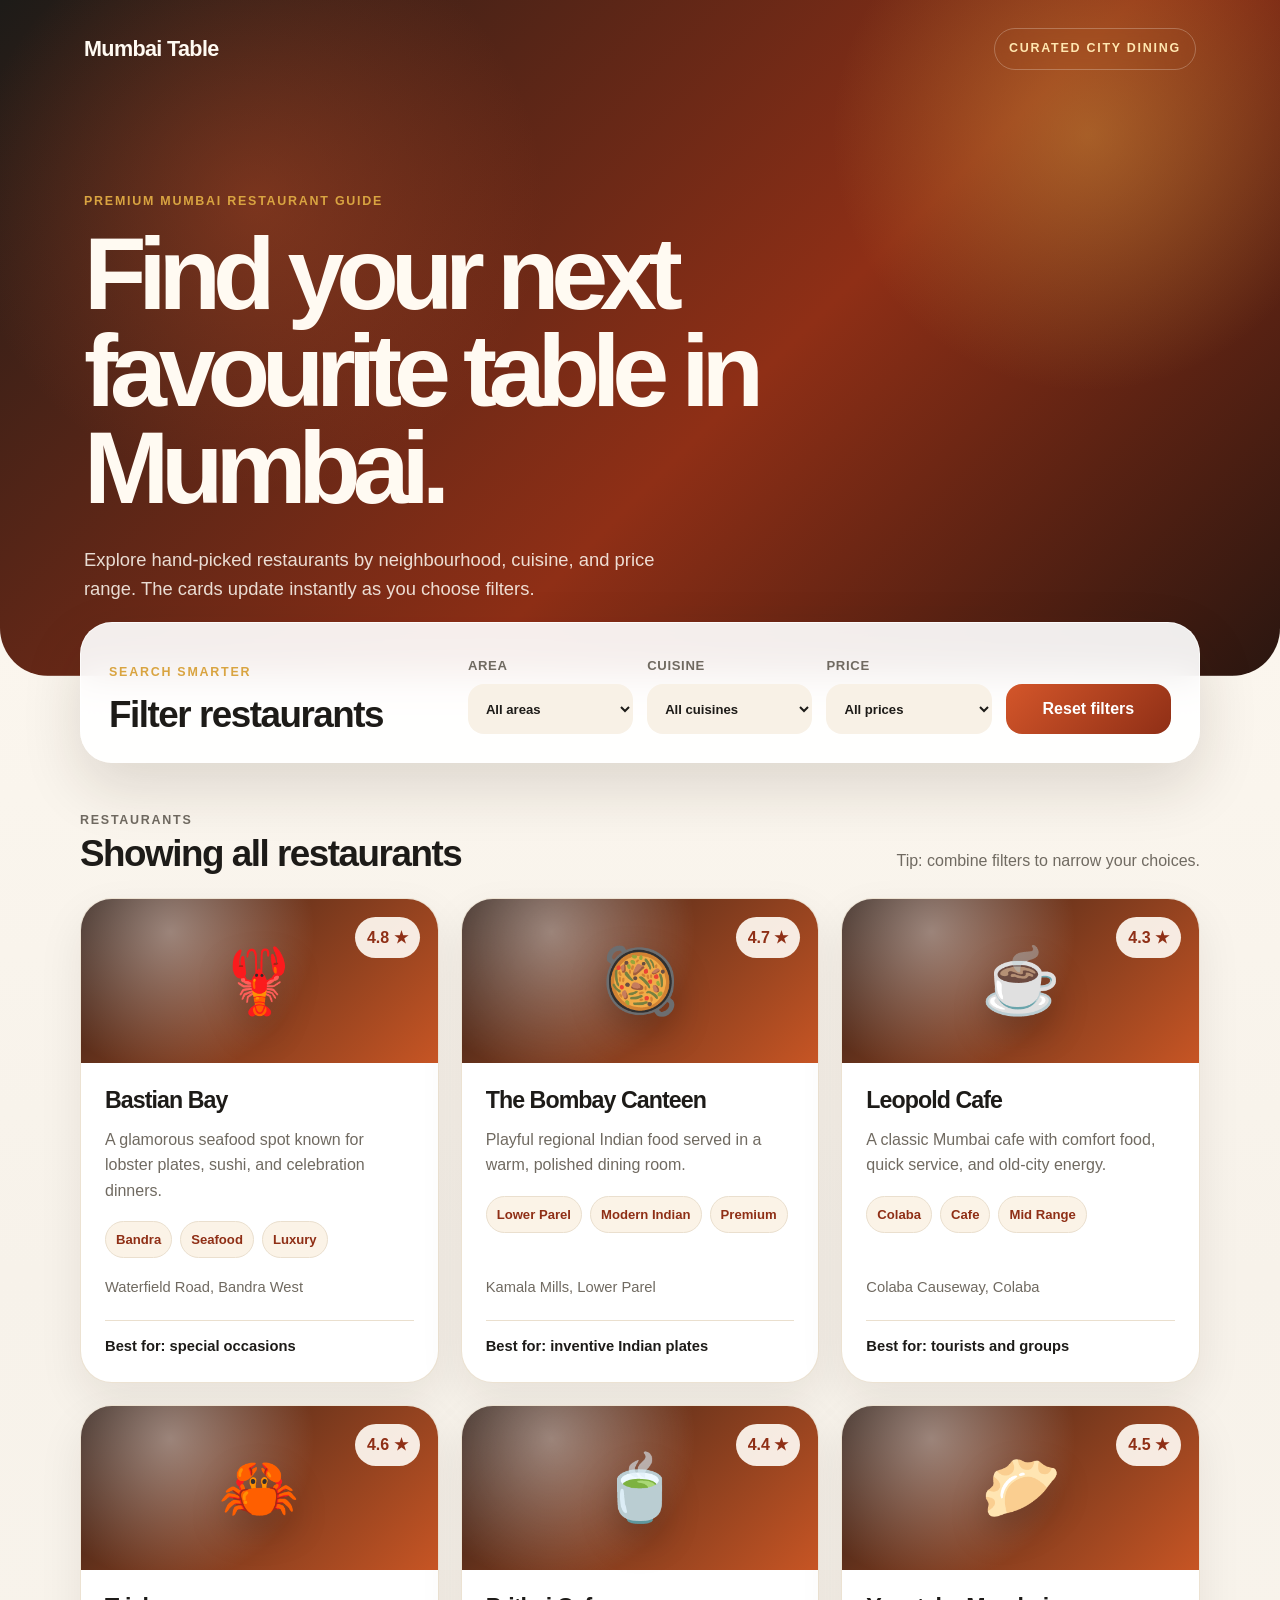
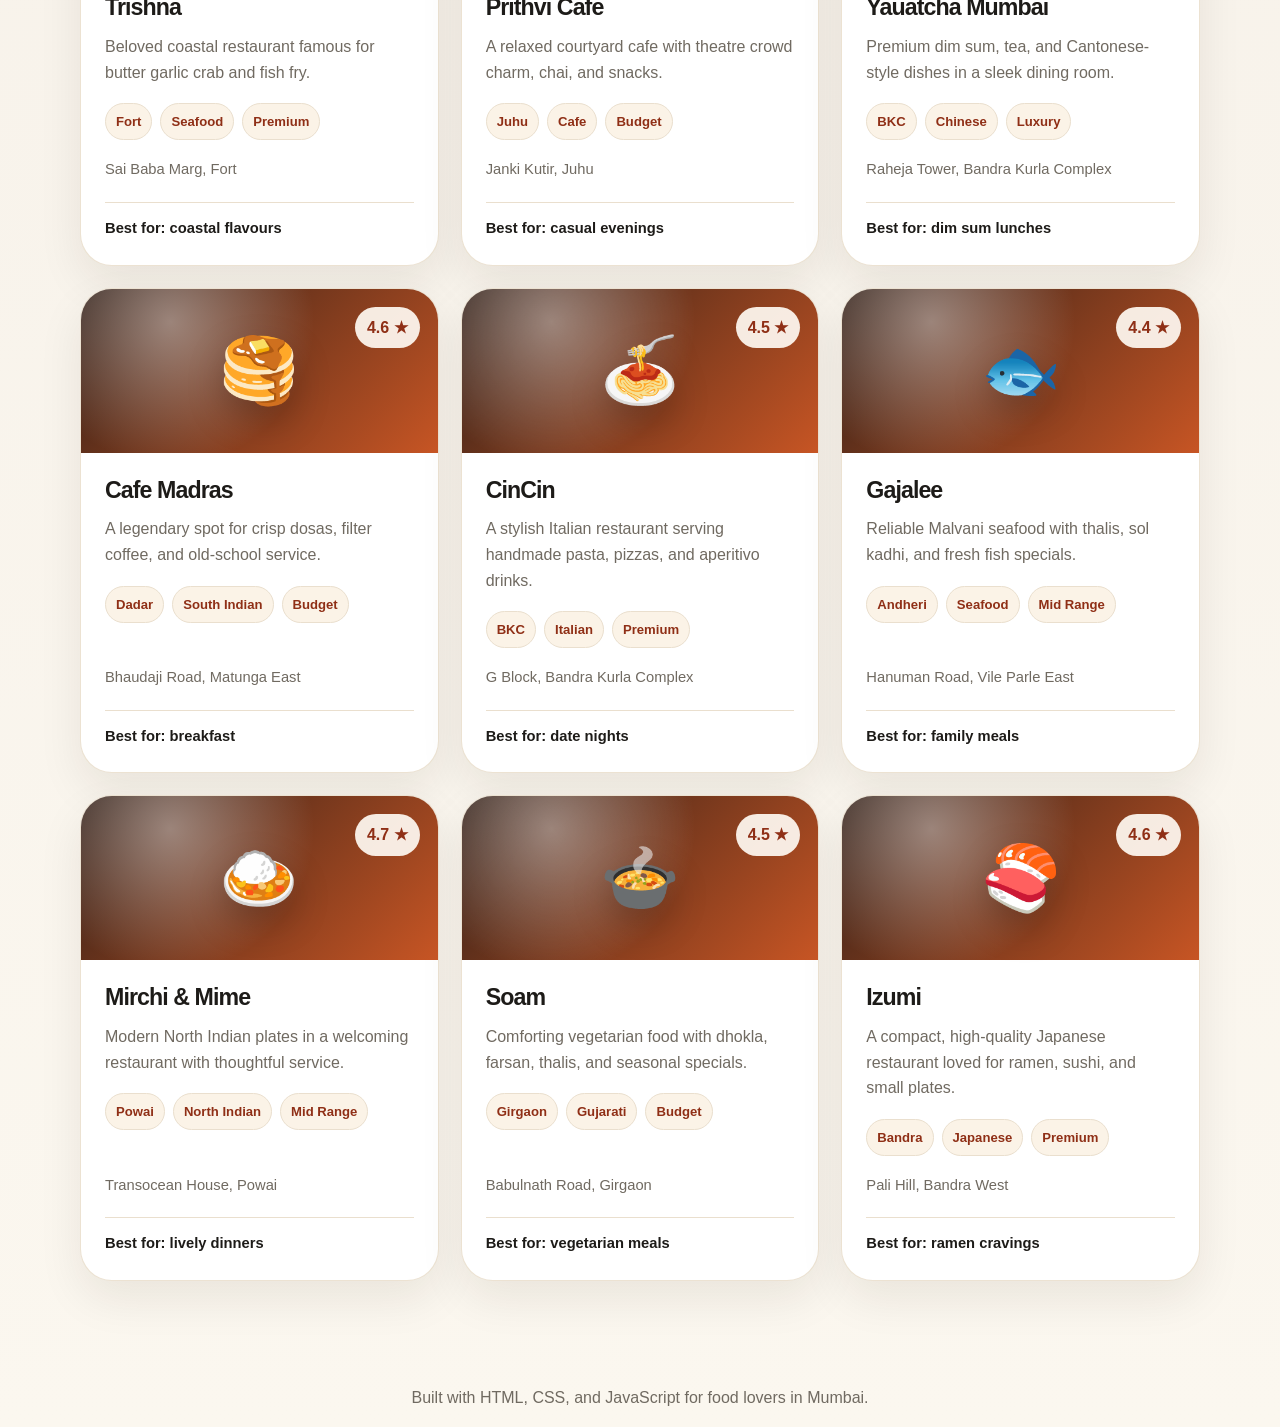
==== index.html @ 1bd62a6f "Build Mumbai restaurant finder app Co-authored-by: obhanaarav7 <obhanaarav7@users.noreply.github.com" ====
<!DOCTYPE html>
<html lang="en">
<head>
  <meta charset="UTF-8">
  <meta name="viewport" content="width=device-width, initial-scale=1.0">
  <title>Mumbai Table | Restaurant Finder</title>
  <link rel="stylesheet" href="styles.css">
</head>
<body>
  <header class="hero">
    <nav class="top-bar" aria-label="Main navigation">
      <a class="logo" href="#">Mumbai Table</a>
      <span class="nav-badge">Curated city dining</span>
    </nav>

    <section class="hero-content">
      <p class="eyebrow">Premium Mumbai restaurant guide</p>
      <h1>Find your next favourite table in Mumbai.</h1>
      <p class="hero-text">
        Explore hand-picked restaurants by neighbourhood, cuisine, and price range.
        The cards update instantly as you choose filters.
      </p>
    </section>
  </header>

  <main>
    <section class="filters-panel" aria-labelledby="filter-title">
      <div>
        <p class="eyebrow">Search smarter</p>
        <h2 id="filter-title">Filter restaurants</h2>
      </div>

      <div class="filters-grid">
        <label for="areaFilter">
          Area
          <select id="areaFilter">
            <option value="all">All areas</option>
          </select>
        </label>

        <label for="cuisineFilter">
          Cuisine
          <select id="cuisineFilter">
            <option value="all">All cuisines</option>
          </select>
        </label>

        <label for="priceFilter">
          Price
          <select id="priceFilter">
            <option value="all">All prices</option>
          </select>
        </label>

        <button id="resetButton" type="button">Reset filters</button>
      </div>
    </section>

    <section class="results-heading" aria-live="polite">
      <div>
        <p class="eyebrow">Restaurants</p>
        <h2 id="resultsCount">Showing all restaurants</h2>
      </div>
      <p>Tip: combine filters to narrow your choices.</p>
    </section>

    <section id="restaurantGrid" class="restaurant-grid" aria-label="Restaurant results"></section>

    <section id="emptyState" class="empty-state" hidden>
      <p class="empty-icon">🍽️</p>
      <h2>No restaurants found</h2>
      <p>Try changing one of the filters or reset everything to start again.</p>
    </section>
  </main>

  <footer>
    <p>Built with HTML, CSS, and JavaScript for food lovers in Mumbai.</p>
  </footer>

  <script src="restaurants-data.js"></script>
  <script src="script.js"></script>
</body>
</html>
---- styles.css ----
:root {
  --bg: #f7f2ea;
  --card: #ffffff;
  --ink: #1d1b18;
  --muted: #706a61;
  --brand: #d4562a;
  --brand-dark: #8f2f16;
  --gold: #d9a441;
  --line: #eadfce;
  --shadow: 0 24px 60px rgba(41, 28, 13, 0.14);
  --radius-large: 32px;
  --radius-medium: 20px;
}

* {
  box-sizing: border-box;
}

body {
  margin: 0;
  background:
    radial-gradient(circle at top left, rgba(217, 164, 65, 0.24), transparent 34rem),
    linear-gradient(180deg, #fffaf2 0%, var(--bg) 42%, #fbf7ef 100%);
  color: var(--ink);
  font-family: "Segoe UI", Arial, sans-serif;
  line-height: 1.6;
}

a {
  color: inherit;
  text-decoration: none;
}

.hero {
  min-height: 520px;
  padding: 28px clamp(20px, 5vw, 72px) 72px;
  background:
    radial-gradient(circle at 85% 20%, rgba(217, 164, 65, 0.42), transparent 16rem),
    radial-gradient(circle at 20% 30%, rgba(212, 86, 42, 0.35), transparent 18rem),
    linear-gradient(135deg, #1d1b18, #8f2f16 58%, #2a1610);
  background-position: center;
  background-size: cover;
  color: #fffaf2;
  border-bottom-left-radius: 48px;
  border-bottom-right-radius: 48px;
}

.top-bar,
.hero-content,
.filters-panel,
.results-heading,
.restaurant-grid,
.empty-state,
footer {
  width: min(1120px, calc(100% - 40px));
  margin-inline: auto;
}

.top-bar {
  display: flex;
  align-items: center;
  justify-content: space-between;
  gap: 16px;
}

.logo {
  font-size: 1.35rem;
  font-weight: 800;
  letter-spacing: -0.03em;
}

.nav-badge,
.eyebrow {
  color: var(--gold);
  font-size: 0.78rem;
  font-weight: 800;
  letter-spacing: 0.14em;
  text-transform: uppercase;
}

.nav-badge {
  padding: 10px 14px;
  border: 1px solid rgba(255, 250, 242, 0.26);
  border-radius: 999px;
  color: #ffe7b0;
  backdrop-filter: blur(12px);
}

.hero-content {
  padding-top: 110px;
}

.hero h1 {
  max-width: 780px;
  margin: 0;
  font-size: clamp(3rem, 8vw, 6.8rem);
  line-height: 0.95;
  letter-spacing: -0.08em;
}

.hero-text {
  max-width: 620px;
  margin: 28px 0 0;
  color: rgba(255, 250, 242, 0.86);
  font-size: 1.15rem;
}

main {
  padding: 0 0 52px;
}

.filters-panel {
  display: grid;
  grid-template-columns: 0.8fr 1.7fr;
  gap: 28px;
  align-items: end;
  margin-top: -54px;
  padding: 28px;
  background: rgba(255, 255, 255, 0.92);
  border: 1px solid rgba(255, 255, 255, 0.74);
  border-radius: var(--radius-large);
  box-shadow: var(--shadow);
  backdrop-filter: blur(18px);
}

.filters-panel h2,
.results-heading h2,
.empty-state h2 {
  margin: 4px 0 0;
  font-size: clamp(1.55rem, 3vw, 2.3rem);
  line-height: 1.05;
  letter-spacing: -0.04em;
}

.filters-grid {
  display: grid;
  grid-template-columns: repeat(4, minmax(130px, 1fr));
  gap: 14px;
}

label {
  display: grid;
  gap: 8px;
  color: var(--muted);
  font-size: 0.82rem;
  font-weight: 800;
  letter-spacing: 0.05em;
  text-transform: uppercase;
}

select,
button {
  min-height: 50px;
  border: 0;
  border-radius: 16px;
  font: inherit;
}

select {
  width: 100%;
  padding: 0 14px;
  background: #f8f1e6;
  color: var(--ink);
  outline: 1px solid transparent;
}

select:focus {
  outline-color: var(--brand);
}

button {
  align-self: end;
  padding: 0 18px;
  background: linear-gradient(135deg, var(--brand), var(--brand-dark));
  color: #fff;
  cursor: pointer;
  font-weight: 800;
  transition: transform 0.2s ease, box-shadow 0.2s ease;
}

button:hover {
  box-shadow: 0 14px 28px rgba(143, 47, 22, 0.28);
  transform: translateY(-2px);
}

.results-heading {
  display: flex;
  align-items: end;
  justify-content: space-between;
  gap: 20px;
  margin-top: 48px;
}

.results-heading p {
  margin: 0;
  color: var(--muted);
}

.restaurant-grid {
  display: grid;
  grid-template-columns: repeat(3, minmax(0, 1fr));
  gap: 22px;
  margin-top: 24px;
}

.restaurant-card {
  display: flex;
  flex-direction: column;
  min-height: 430px;
  overflow: hidden;
  background: var(--card);
  border: 1px solid rgba(234, 223, 206, 0.9);
  border-radius: var(--radius-large);
  box-shadow: 0 18px 45px rgba(41, 28, 13, 0.08);
  transition: transform 0.25s ease, box-shadow 0.25s ease;
}

.restaurant-card:hover {
  box-shadow: var(--shadow);
  transform: translateY(-7px);
}

.card-top {
  position: relative;
  display: grid;
  min-height: 164px;
  padding: 24px;
  place-items: center;
  background:
    radial-gradient(circle at 25% 20%, rgba(255, 255, 255, 0.42), transparent 9rem),
    linear-gradient(135deg, #311f17, #c75524);
}

.food-emoji {
  font-size: 4rem;
  filter: drop-shadow(0 15px 18px rgba(0, 0, 0, 0.24));
}

.rating-pill {
  position: absolute;
  right: 18px;
  top: 18px;
  padding: 8px 12px;
  background: rgba(255, 250, 242, 0.92);
  border-radius: 999px;
  color: var(--brand-dark);
  font-weight: 900;
}

.card-body {
  display: flex;
  flex: 1;
  flex-direction: column;
  padding: 24px;
}

.card-body h3 {
  margin: 0;
  font-size: 1.45rem;
  line-height: 1.2;
  letter-spacing: -0.04em;
}

.description {
  margin: 12px 0 18px;
  color: var(--muted);
}

.tag-row,
.meta-row {
  display: flex;
  flex-wrap: wrap;
  gap: 8px;
}

.tag {
  padding: 7px 10px;
  background: #fbf3e7;
  border: 1px solid var(--line);
  border-radius: 999px;
  color: var(--brand-dark);
  font-size: 0.82rem;
  font-weight: 800;
}

.meta-row {
  margin-top: auto;
  padding-top: 18px;
  color: var(--muted);
  font-size: 0.92rem;
}

.highlight {
  width: 100%;
  margin-top: 12px;
  padding-top: 14px;
  border-top: 1px solid var(--line);
  color: var(--ink);
  font-weight: 700;
}

.empty-state {
  margin-top: 26px;
  padding: 52px 24px;
  background: #fff;
  border: 1px dashed #d9c8b0;
  border-radius: var(--radius-large);
  text-align: center;
}

.empty-icon {
  margin: 0;
  font-size: 3rem;
}

footer {
  padding-top: 36px;
  color: var(--muted);
  text-align: center;
}

@media (max-width: 900px) {
  .filters-panel,
  .filters-grid {
    grid-template-columns: 1fr 1fr;
  }

  .restaurant-grid {
    grid-template-columns: repeat(2, minmax(0, 1fr));
  }
}

@media (max-width: 640px) {
  .hero {
    min-height: 470px;
    border-bottom-left-radius: 30px;
    border-bottom-right-radius: 30px;
  }

  .top-bar,
  .results-heading {
    align-items: flex-start;
    flex-direction: column;
  }

  .hero-content {
    padding-top: 74px;
  }

  .filters-panel,
  .filters-grid,
  .restaurant-grid {
    grid-template-columns: 1fr;
  }

  .filters-panel {
    margin-top: -38px;
    padding: 22px;
  }
}
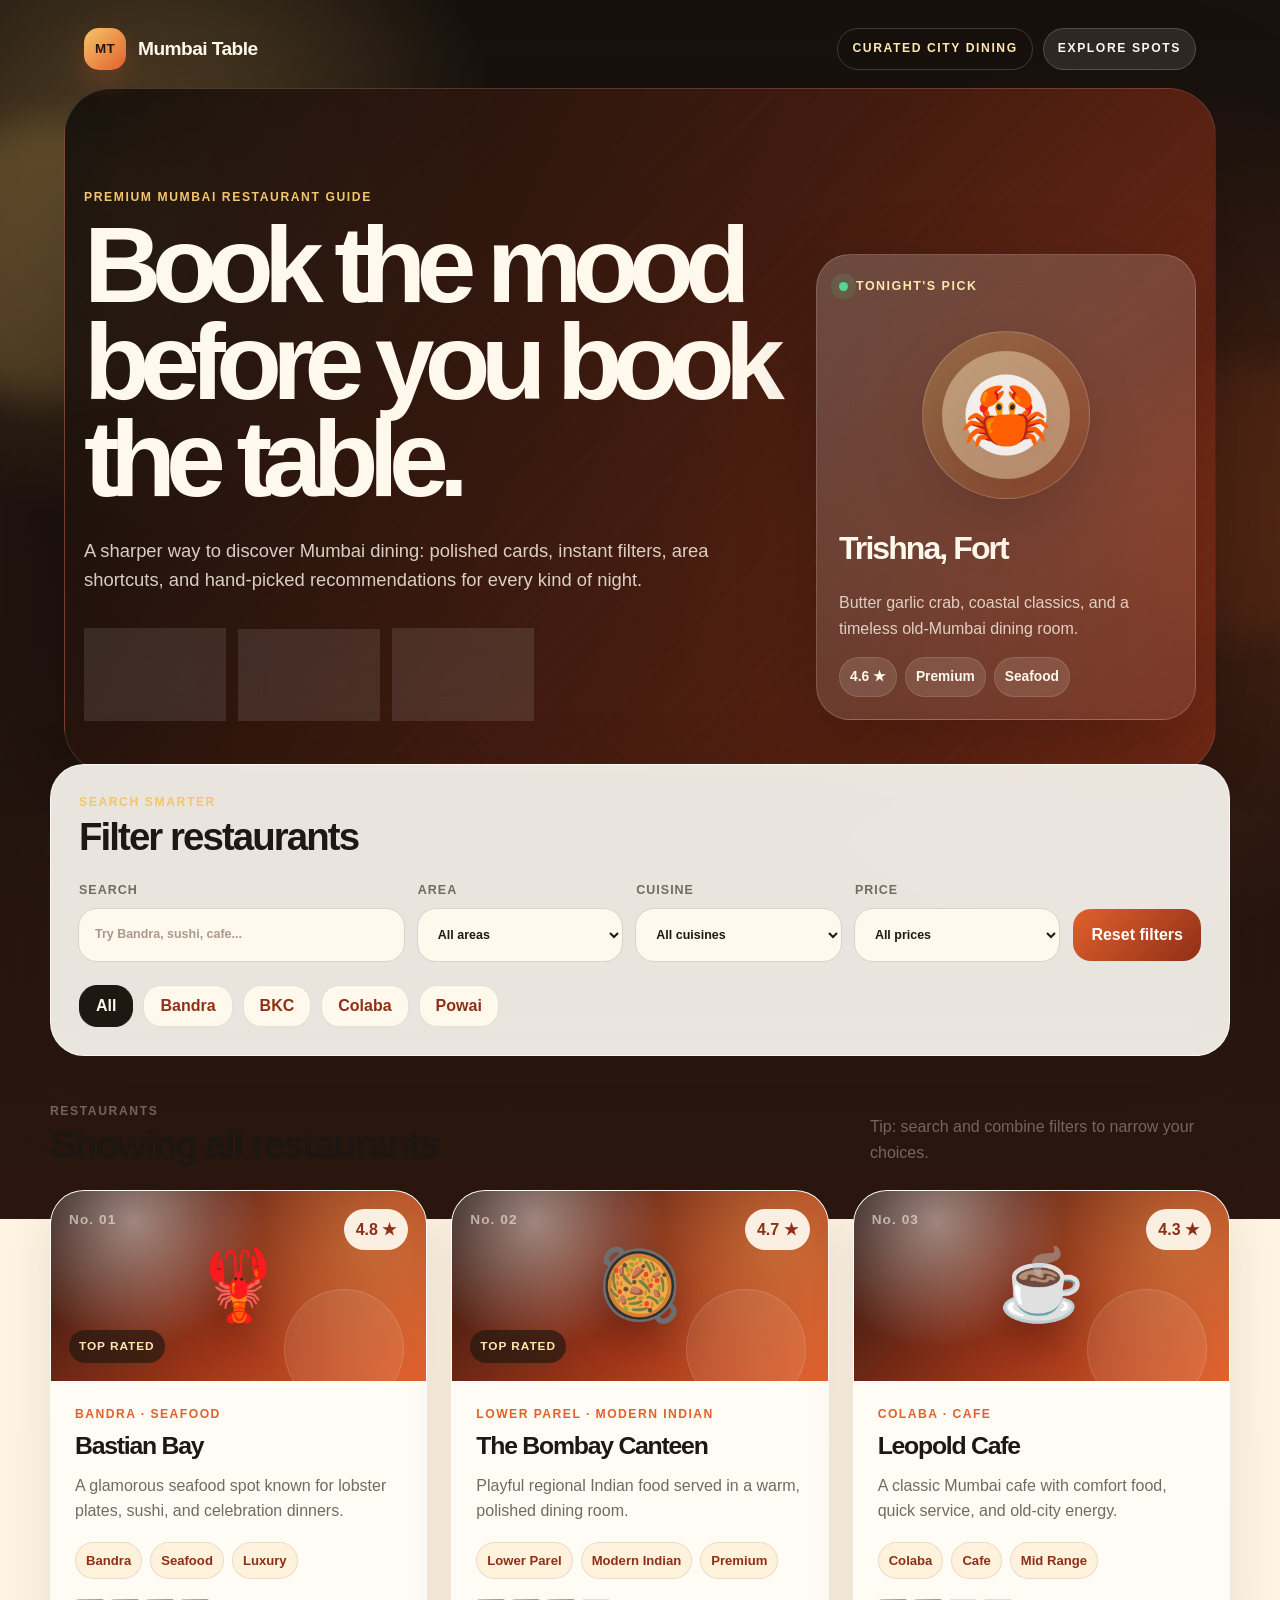
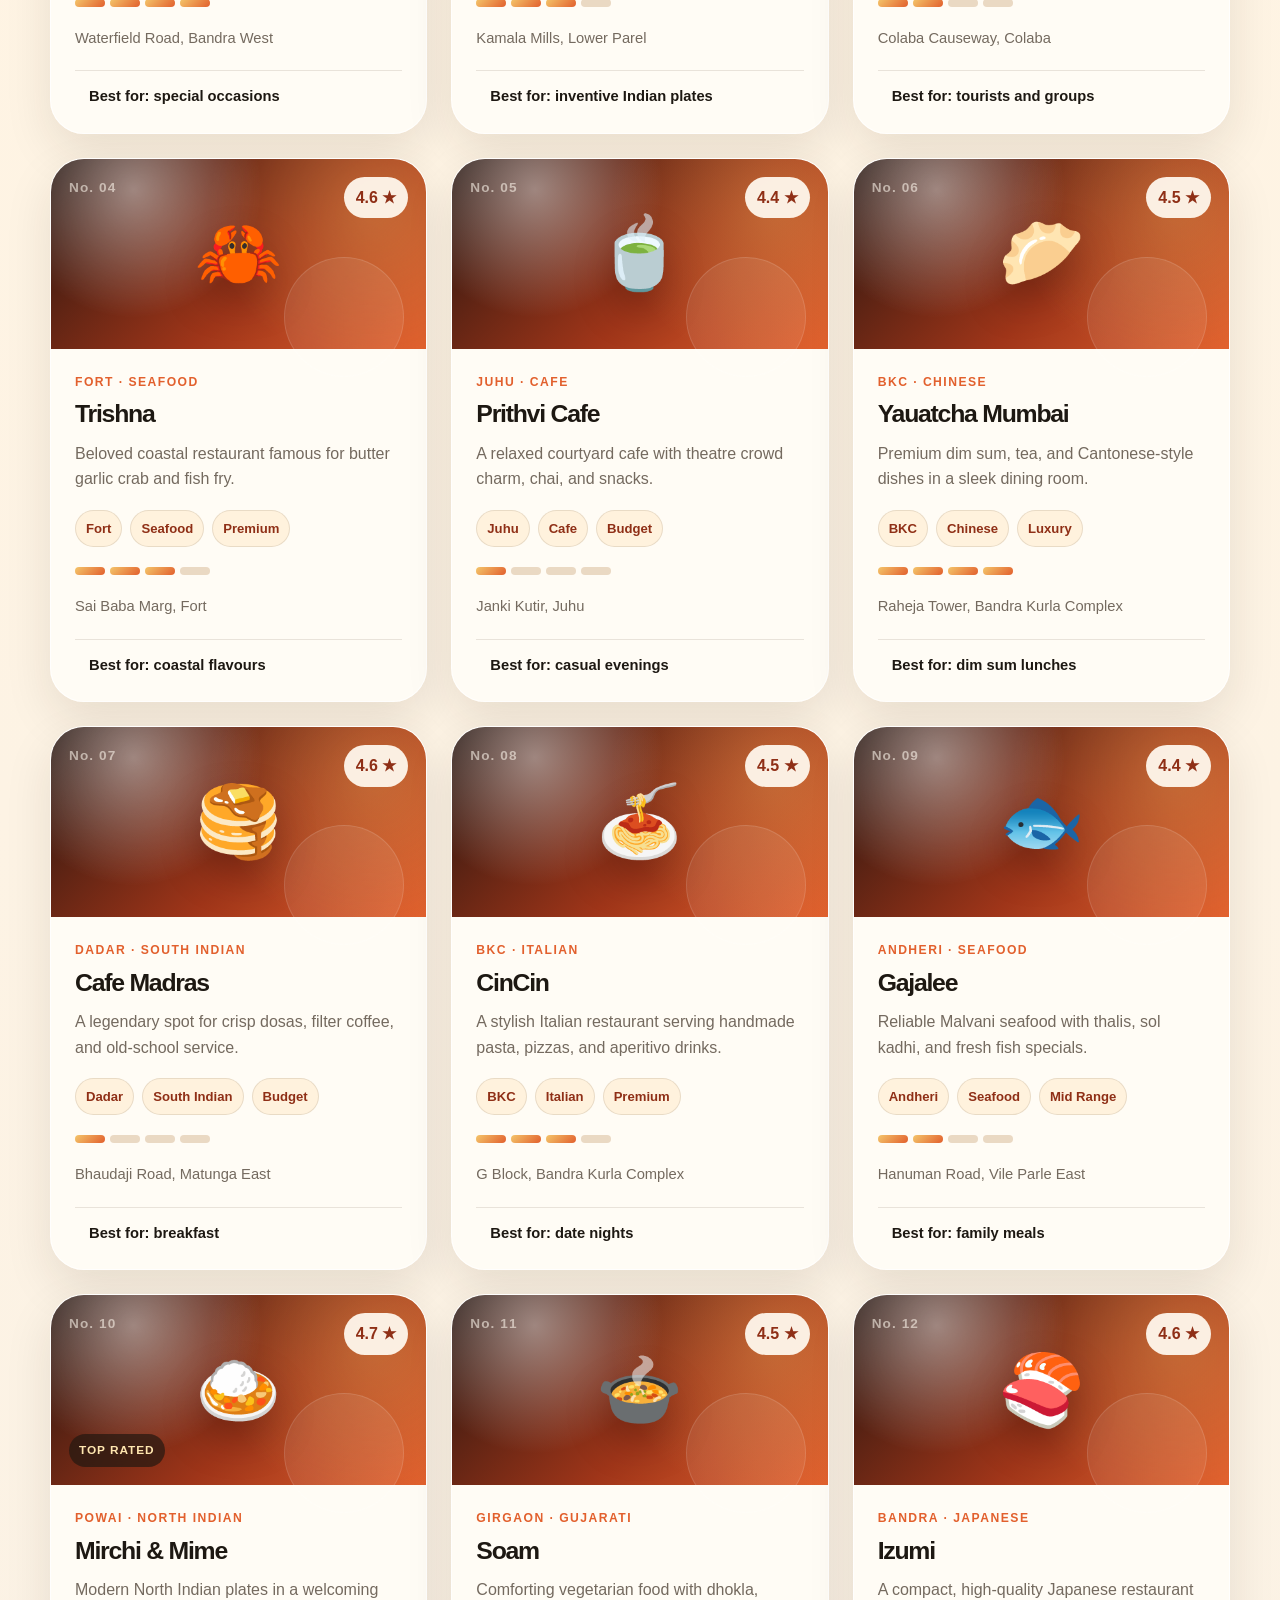
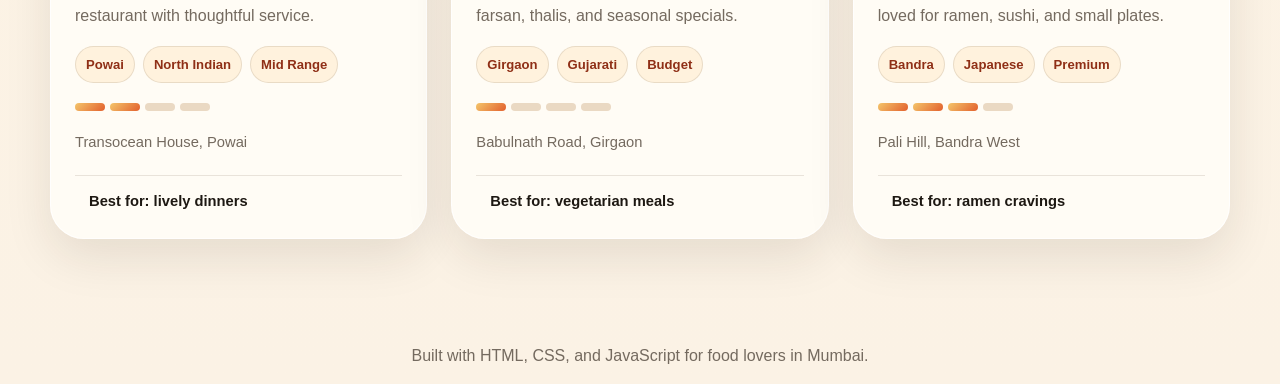
==== commit 314921f8: "Polish Mumbai restaurant app UI Co-authored-by: obhanaarav7 <obhanaarav7@users.noreply.github.com>" ====
--- a/index.html
+++ b/index.html
@@ -7,19 +7,60 @@
   <link rel="stylesheet" href="styles.css">
 </head>
 <body>
+  <div class="page-glow page-glow-one"></div>
+  <div class="page-glow page-glow-two"></div>
+
   <header class="hero">
     <nav class="top-bar" aria-label="Main navigation">
-      <a class="logo" href="#">Mumbai Table</a>
-      <span class="nav-badge">Curated city dining</span>
+      <a class="logo" href="#">
+        <span class="logo-mark">MT</span>
+        Mumbai Table
+      </a>
+      <div class="nav-actions">
+        <span class="nav-badge">Curated city dining</span>
+        <a class="nav-link" href="#restaurantGrid">Explore spots</a>
+      </div>
     </nav>
 
     <section class="hero-content">
-      <p class="eyebrow">Premium Mumbai restaurant guide</p>
-      <h1>Find your next favourite table in Mumbai.</h1>
-      <p class="hero-text">
-        Explore hand-picked restaurants by neighbourhood, cuisine, and price range.
-        The cards update instantly as you choose filters.
-      </p>
+      <div class="hero-copy">
+        <p class="eyebrow">Premium Mumbai restaurant guide</p>
+        <h1>Book the mood before you book the table.</h1>
+        <p class="hero-text">
+          A sharper way to discover Mumbai dining: polished cards, instant filters,
+          area shortcuts, and hand-picked recommendations for every kind of night.
+        </p>
+
+        <div class="hero-stats" aria-label="Restaurant guide stats">
+          <article>
+            <strong>12</strong>
+            <span>curated spots</span>
+          </article>
+          <article>
+            <strong>10</strong>
+            <span>Mumbai areas</span>
+          </article>
+          <article>
+            <strong>4.6</strong>
+            <span>avg rating</span>
+          </article>
+        </div>
+      </div>
+
+      <aside class="hero-card" aria-label="Featured restaurant preview">
+        <div class="hero-card-top">
+          <span class="live-dot"></span>
+          Tonight's pick
+        </div>
+        <div class="hero-plate" aria-hidden="true">🦀</div>
+        <h2>Trishna, Fort</h2>
+        <p>Butter garlic crab, coastal classics, and a timeless old-Mumbai dining room.</p>
+        <div class="hero-card-meta">
+          <span>4.6 ★</span>
+          <span>Premium</span>
+          <span>Seafood</span>
+        </div>
+      </aside>
     </section>
   </header>
 
@@ -31,6 +72,11 @@
       </div>
 
       <div class="filters-grid">
+        <label for="searchInput" class="search-field">
+          Search
+          <input id="searchInput" type="search" placeholder="Try Bandra, sushi, cafe...">
+        </label>
+
         <label for="areaFilter">
           Area
           <select id="areaFilter">
@@ -54,6 +100,14 @@
 
         <button id="resetButton" type="button">Reset filters</button>
       </div>
+
+      <div class="quick-filters" aria-label="Quick area filters">
+        <button class="quick-chip is-active" type="button" data-area="all">All</button>
+        <button class="quick-chip" type="button" data-area="Bandra">Bandra</button>
+        <button class="quick-chip" type="button" data-area="BKC">BKC</button>
+        <button class="quick-chip" type="button" data-area="Colaba">Colaba</button>
+        <button class="quick-chip" type="button" data-area="Powai">Powai</button>
+      </div>
     </section>
 
     <section class="results-heading" aria-live="polite">
@@ -61,7 +115,7 @@
         <p class="eyebrow">Restaurants</p>
         <h2 id="resultsCount">Showing all restaurants</h2>
       </div>
-      <p>Tip: combine filters to narrow your choices.</p>
+      <p id="resultsSubtext">Tip: search and combine filters to narrow your choices.</p>
     </section>
 
     <section id="restaurantGrid" class="restaurant-grid" aria-label="Restaurant results"></section>
--- a/styles.css
+++ b/styles.css
@@ -1,26 +1,35 @@
 :root {
-  --bg: #f7f2ea;
-  --card: #ffffff;
-  --ink: #1d1b18;
-  --muted: #706a61;
-  --brand: #d4562a;
+  --bg: #120f0b;
+  --paper: #fff8ed;
+  --card: rgba(255, 252, 246, 0.94);
+  --ink: #1d1812;
+  --muted: #746a5f;
+  --brand: #e2602d;
   --brand-dark: #8f2f16;
-  --gold: #d9a441;
-  --line: #eadfce;
-  --shadow: 0 24px 60px rgba(41, 28, 13, 0.14);
-  --radius-large: 32px;
-  --radius-medium: 20px;
+  --gold: #f4c56a;
+  --green: #57d68d;
+  --line: rgba(77, 49, 28, 0.12);
+  --glass: rgba(255, 255, 255, 0.13);
+  --shadow: 0 28px 80px rgba(42, 22, 9, 0.22);
+  --radius-large: 34px;
+  --radius-medium: 22px;
 }
 
 * {
   box-sizing: border-box;
 }
 
+html {
+  scroll-behavior: smooth;
+}
+
 body {
+  min-height: 100vh;
   margin: 0;
   background:
-    radial-gradient(circle at top left, rgba(217, 164, 65, 0.24), transparent 34rem),
-    linear-gradient(180deg, #fffaf2 0%, var(--bg) 42%, #fbf7ef 100%);
+    radial-gradient(circle at 12% 5%, rgba(244, 197, 106, 0.3), transparent 22rem),
+    radial-gradient(circle at 86% 14%, rgba(226, 96, 45, 0.28), transparent 28rem),
+    linear-gradient(180deg, #17110d 0%, #2b1710 34%, #fff4e3 34%, #fbf2e5 100%);
   color: var(--ink);
   font-family: "Segoe UI", Arial, sans-serif;
   line-height: 1.6;
@@ -31,18 +40,52 @@
   text-decoration: none;
 }
 
+button,
+input,
+select {
+  font: inherit;
+}
+
+.page-glow {
+  position: fixed;
+  z-index: -1;
+  width: 280px;
+  height: 280px;
+  border-radius: 999px;
+  filter: blur(18px);
+  opacity: 0.45;
+}
+
+.page-glow-one {
+  left: -90px;
+  top: 120px;
+  background: rgba(244, 197, 106, 0.38);
+}
+
+.page-glow-two {
+  right: -110px;
+  top: 360px;
+  background: rgba(226, 96, 45, 0.24);
+}
+
 .hero {
-  min-height: 520px;
-  padding: 28px clamp(20px, 5vw, 72px) 72px;
+  position: relative;
+  overflow: hidden;
+  padding: 28px clamp(20px, 5vw, 72px) 92px;
+  color: #fff8ed;
+}
+
+.hero::before {
+  position: absolute;
+  inset: 88px clamp(20px, 5vw, 72px) 38px;
+  z-index: -1;
+  content: "";
   background:
-    radial-gradient(circle at 85% 20%, rgba(217, 164, 65, 0.42), transparent 16rem),
-    radial-gradient(circle at 20% 30%, rgba(212, 86, 42, 0.35), transparent 18rem),
-    linear-gradient(135deg, #1d1b18, #8f2f16 58%, #2a1610);
-  background-position: center;
-  background-size: cover;
-  color: #fffaf2;
-  border-bottom-left-radius: 48px;
-  border-bottom-right-radius: 48px;
+    linear-gradient(115deg, rgba(18, 15, 11, 0.9), rgba(143, 47, 22, 0.68)),
+    repeating-linear-gradient(135deg, rgba(255, 255, 255, 0.05) 0 1px, transparent 1px 18px);
+  border: 1px solid rgba(255, 255, 255, 0.12);
+  border-radius: 48px;
+  box-shadow: 0 38px 120px rgba(0, 0, 0, 0.34);
 }
 
 .top-bar,
@@ -52,7 +95,7 @@
 .restaurant-grid,
 .empty-state,
 footer {
-  width: min(1120px, calc(100% - 40px));
+  width: min(1180px, calc(100% - 40px));
   margin-inline: auto;
 }
 
@@ -60,49 +103,187 @@
   display: flex;
   align-items: center;
   justify-content: space-between;
-  gap: 16px;
+  gap: 18px;
+}
+
+.logo,
+.nav-actions,
+.hero-stats,
+.hero-card-meta,
+.tag-row,
+.meta-row,
+.quick-filters {
+  display: flex;
+  align-items: center;
 }
 
 .logo {
-  font-size: 1.35rem;
-  font-weight: 800;
+  gap: 12px;
+  font-size: 1.2rem;
+  font-weight: 900;
   letter-spacing: -0.03em;
 }
 
+.logo-mark {
+  display: grid;
+  width: 42px;
+  height: 42px;
+  place-items: center;
+  background: linear-gradient(135deg, var(--gold), var(--brand));
+  border-radius: 15px;
+  color: #25150d;
+  box-shadow: 0 12px 28px rgba(226, 96, 45, 0.24);
+  font-size: 0.84rem;
+  letter-spacing: 0.02em;
+}
+
+.nav-actions {
+  gap: 10px;
+}
+
 .nav-badge,
+.nav-link,
 .eyebrow {
-  color: var(--gold);
-  font-size: 0.78rem;
-  font-weight: 800;
-  letter-spacing: 0.14em;
+  font-size: 0.76rem;
+  font-weight: 900;
+  letter-spacing: 0.13em;
   text-transform: uppercase;
 }
 
-.nav-badge {
+.nav-badge,
+.nav-link {
   padding: 10px 14px;
-  border: 1px solid rgba(255, 250, 242, 0.26);
+  border: 1px solid rgba(255, 250, 242, 0.18);
   border-radius: 999px;
   color: #ffe7b0;
-  backdrop-filter: blur(12px);
+  backdrop-filter: blur(14px);
+}
+
+.nav-link {
+  background: rgba(255, 255, 255, 0.1);
+  color: #fff8ed;
+}
+
+.eyebrow {
+  margin: 0;
+  color: var(--gold);
 }
 
 .hero-content {
-  padding-top: 110px;
+  display: grid;
+  grid-template-columns: minmax(0, 1.15fr) 380px;
+  gap: 38px;
+  align-items: end;
+  padding-top: 118px;
 }
 
 .hero h1 {
-  max-width: 780px;
+  max-width: 820px;
+  margin: 10px 0 0;
+  font-size: clamp(3.25rem, 8.4vw, 7.4rem);
+  line-height: 0.9;
+  letter-spacing: -0.09em;
+}
+
+.hero-text {
+  max-width: 640px;
+  margin: 28px 0 0;
+  color: rgba(255, 248, 237, 0.82);
+  font-size: 1.15rem;
+}
+
+.hero-stats {
+  flex-wrap: wrap;
+  gap: 12px;
+  margin-top: 34px;
+}
+
+.hero-stats article {
+  min-width: 142px;
+  padding: 16px 18px;
+  background: rgba(255, 255, 255, 0.1);
+  border: 1px solid rgba(255, 255, 255, 0.12);
+  border-radius: 22px;
+  backdrop-filter: blur(14px);
+}
+
+.hero-stats strong {
+  display: block;
+  font-size: 2rem;
+  line-height: 1;
+}
+
+.hero-stats span {
+  color: rgba(255, 248, 237, 0.72);
+  font-size: 0.9rem;
+}
+
+.hero-card {
+  padding: 22px;
+  background: linear-gradient(145deg, rgba(255, 255, 255, 0.2), rgba(255, 255, 255, 0.08));
+  border: 1px solid rgba(255, 255, 255, 0.18);
+  border-radius: var(--radius-large);
+  box-shadow: 0 30px 80px rgba(0, 0, 0, 0.22);
+  backdrop-filter: blur(22px);
+}
+
+.hero-card-top {
+  display: flex;
+  align-items: center;
+  gap: 8px;
+  color: #ffe7b0;
+  font-size: 0.78rem;
+  font-weight: 900;
+  letter-spacing: 0.12em;
+  text-transform: uppercase;
+}
+
+.live-dot {
+  width: 9px;
+  height: 9px;
+  background: var(--green);
+  border-radius: 50%;
+  box-shadow: 0 0 0 8px rgba(87, 214, 141, 0.14);
+}
+
+.hero-plate {
+  display: grid;
+  width: 168px;
+  height: 168px;
+  margin: 34px auto 24px;
+  place-items: center;
+  background:
+    radial-gradient(circle, rgba(255, 255, 255, 0.9) 0 34%, rgba(255, 235, 195, 0.42) 35% 54%, transparent 55%),
+    linear-gradient(135deg, rgba(244, 197, 106, 0.28), rgba(226, 96, 45, 0.2));
+  border: 1px solid rgba(255, 255, 255, 0.18);
+  border-radius: 50%;
+  font-size: 4.6rem;
+  filter: drop-shadow(0 28px 32px rgba(0, 0, 0, 0.24));
+}
+
+.hero-card h2 {
   margin: 0;
-  font-size: clamp(3rem, 8vw, 6.8rem);
-  line-height: 0.95;
-  letter-spacing: -0.08em;
-}
-
-.hero-text {
-  max-width: 620px;
-  margin: 28px 0 0;
-  color: rgba(255, 250, 242, 0.86);
-  font-size: 1.15rem;
+  font-size: 2rem;
+  letter-spacing: -0.06em;
+}
+
+.hero-card p {
+  color: rgba(255, 248, 237, 0.78);
+}
+
+.hero-card-meta {
+  flex-wrap: wrap;
+  gap: 8px;
+}
+
+.hero-card-meta span {
+  padding: 8px 10px;
+  background: rgba(255, 248, 237, 0.12);
+  border: 1px solid rgba(255, 248, 237, 0.12);
+  border-radius: 999px;
+  color: #fff8ed;
+  font-size: 0.86rem;
+  font-weight: 800;
 }
 
 main {
@@ -111,12 +292,10 @@
 
 .filters-panel {
   display: grid;
-  grid-template-columns: 0.8fr 1.7fr;
-  gap: 28px;
-  align-items: end;
-  margin-top: -54px;
+  gap: 24px;
+  margin-top: -48px;
   padding: 28px;
-  background: rgba(255, 255, 255, 0.92);
+  background: rgba(255, 252, 246, 0.9);
   border: 1px solid rgba(255, 255, 255, 0.74);
   border-radius: var(--radius-large);
   box-shadow: var(--shadow);
@@ -127,14 +306,14 @@
 .results-heading h2,
 .empty-state h2 {
   margin: 4px 0 0;
-  font-size: clamp(1.55rem, 3vw, 2.3rem);
+  font-size: clamp(1.6rem, 3vw, 2.4rem);
   line-height: 1.05;
-  letter-spacing: -0.04em;
+  letter-spacing: -0.05em;
 }
 
 .filters-grid {
   display: grid;
-  grid-template-columns: repeat(4, minmax(130px, 1fr));
+  grid-template-columns: minmax(220px, 1.35fr) repeat(3, minmax(135px, 0.85fr)) auto;
   gap: 14px;
 }
 
@@ -142,45 +321,75 @@
   display: grid;
   gap: 8px;
   color: var(--muted);
-  font-size: 0.82rem;
-  font-weight: 800;
-  letter-spacing: 0.05em;
+  font-size: 0.78rem;
+  font-weight: 900;
+  letter-spacing: 0.08em;
   text-transform: uppercase;
 }
 
+input,
 select,
 button {
-  min-height: 50px;
+  min-height: 52px;
   border: 0;
-  border-radius: 16px;
-  font: inherit;
-}
-
+  border-radius: 18px;
+}
+
+input,
 select {
   width: 100%;
-  padding: 0 14px;
-  background: #f8f1e6;
+  padding: 0 16px;
+  background: #fff8ed;
   color: var(--ink);
-  outline: 1px solid transparent;
-}
-
+  outline: 1px solid rgba(77, 49, 28, 0.1);
+}
+
+input::placeholder {
+  color: #a99a8c;
+}
+
+input:focus,
 select:focus {
-  outline-color: var(--brand);
+  outline: 2px solid rgba(226, 96, 45, 0.44);
 }
 
 button {
-  align-self: end;
   padding: 0 18px;
   background: linear-gradient(135deg, var(--brand), var(--brand-dark));
   color: #fff;
   cursor: pointer;
-  font-weight: 800;
-  transition: transform 0.2s ease, box-shadow 0.2s ease;
+  font-weight: 900;
+  transition: transform 0.2s ease, box-shadow 0.2s ease, border-color 0.2s ease;
+}
+
+#resetButton {
+  align-self: end;
+  white-space: nowrap;
 }
 
 button:hover {
   box-shadow: 0 14px 28px rgba(143, 47, 22, 0.28);
   transform: translateY(-2px);
+}
+
+.quick-filters {
+  flex-wrap: wrap;
+  gap: 10px;
+}
+
+.quick-chip {
+  min-height: 42px;
+  padding: 0 16px;
+  background: #fff8ed;
+  border: 1px solid var(--line);
+  color: var(--brand-dark);
+  box-shadow: none;
+}
+
+.quick-chip.is-active {
+  background: #1d1812;
+  border-color: #1d1812;
+  color: #fff8ed;
 }
 
 .results-heading {
@@ -188,10 +397,11 @@
   align-items: end;
   justify-content: space-between;
   gap: 20px;
-  margin-top: 48px;
+  margin-top: 46px;
 }
 
 .results-heading p {
+  max-width: 360px;
   margin: 0;
   color: var(--muted);
 }
@@ -199,52 +409,93 @@
 .restaurant-grid {
   display: grid;
   grid-template-columns: repeat(3, minmax(0, 1fr));
-  gap: 22px;
+  gap: 24px;
   margin-top: 24px;
 }
 
 .restaurant-card {
+  position: relative;
   display: flex;
   flex-direction: column;
-  min-height: 430px;
+  min-height: 470px;
   overflow: hidden;
   background: var(--card);
-  border: 1px solid rgba(234, 223, 206, 0.9);
+  border: 1px solid rgba(255, 255, 255, 0.86);
   border-radius: var(--radius-large);
-  box-shadow: 0 18px 45px rgba(41, 28, 13, 0.08);
+  box-shadow: 0 18px 48px rgba(41, 28, 13, 0.1);
   transition: transform 0.25s ease, box-shadow 0.25s ease;
 }
 
 .restaurant-card:hover {
   box-shadow: var(--shadow);
-  transform: translateY(-7px);
+  transform: translateY(-8px);
 }
 
 .card-top {
   position: relative;
   display: grid;
-  min-height: 164px;
+  min-height: 190px;
   padding: 24px;
   place-items: center;
   background:
-    radial-gradient(circle at 25% 20%, rgba(255, 255, 255, 0.42), transparent 9rem),
-    linear-gradient(135deg, #311f17, #c75524);
-}
-
-.food-emoji {
-  font-size: 4rem;
-  filter: drop-shadow(0 15px 18px rgba(0, 0, 0, 0.24));
+    radial-gradient(circle at 22% 16%, rgba(255, 255, 255, 0.46), transparent 8rem),
+    radial-gradient(circle at 85% 25%, rgba(244, 197, 106, 0.32), transparent 10rem),
+    linear-gradient(135deg, #23140f, #9f3519 58%, #e2602d);
+}
+
+.card-top::after {
+  position: absolute;
+  right: 22px;
+  bottom: -28px;
+  width: 118px;
+  height: 118px;
+  content: "";
+  background: rgba(255, 255, 255, 0.08);
+  border: 1px solid rgba(255, 255, 255, 0.12);
+  border-radius: 50%;
+}
+
+.card-number,
+.rating-pill,
+.featured-pill {
+  position: absolute;
+  z-index: 1;
+  border-radius: 999px;
+  font-weight: 900;
+}
+
+.card-number {
+  left: 18px;
+  top: 18px;
+  color: rgba(255, 248, 237, 0.58);
+  font-size: 0.85rem;
+  letter-spacing: 0.08em;
 }
 
 .rating-pill {
-  position: absolute;
   right: 18px;
   top: 18px;
   padding: 8px 12px;
-  background: rgba(255, 250, 242, 0.92);
-  border-radius: 999px;
+  background: rgba(255, 248, 237, 0.94);
   color: var(--brand-dark);
-  font-weight: 900;
+}
+
+.featured-pill {
+  left: 18px;
+  bottom: 18px;
+  padding: 7px 10px;
+  background: rgba(29, 24, 18, 0.66);
+  color: #ffe7b0;
+  font-size: 0.74rem;
+  letter-spacing: 0.08em;
+  text-transform: uppercase;
+  backdrop-filter: blur(10px);
+}
+
+.food-emoji {
+  z-index: 1;
+  font-size: 4.35rem;
+  filter: drop-shadow(0 18px 20px rgba(0, 0, 0, 0.24));
 }
 
 .card-body {
@@ -254,11 +505,20 @@
   padding: 24px;
 }
 
+.card-kicker {
+  margin: 0 0 8px;
+  color: var(--brand);
+  font-size: 0.76rem;
+  font-weight: 900;
+  letter-spacing: 0.12em;
+  text-transform: uppercase;
+}
+
 .card-body h3 {
   margin: 0;
-  font-size: 1.45rem;
-  line-height: 1.2;
-  letter-spacing: -0.04em;
+  font-size: 1.55rem;
+  line-height: 1.15;
+  letter-spacing: -0.05em;
 }
 
 .description {
@@ -268,19 +528,35 @@
 
 .tag-row,
 .meta-row {
-  display: flex;
   flex-wrap: wrap;
   gap: 8px;
 }
 
 .tag {
   padding: 7px 10px;
-  background: #fbf3e7;
+  background: #fff2dd;
   border: 1px solid var(--line);
   border-radius: 999px;
   color: var(--brand-dark);
   font-size: 0.82rem;
-  font-weight: 800;
+  font-weight: 900;
+}
+
+.price-meter {
+  display: flex;
+  gap: 5px;
+  margin: 20px 0 2px;
+}
+
+.price-dot {
+  width: 30px;
+  height: 8px;
+  background: #ead9c3;
+  border-radius: 999px;
+}
+
+.price-dot.is-filled {
+  background: linear-gradient(135deg, var(--gold), var(--brand));
 }
 
 .meta-row {
@@ -293,17 +569,17 @@
 .highlight {
   width: 100%;
   margin-top: 12px;
-  padding-top: 14px;
+  padding: 14px 14px 0;
   border-top: 1px solid var(--line);
   color: var(--ink);
-  font-weight: 700;
+  font-weight: 800;
 }
 
 .empty-state {
   margin-top: 26px;
-  padding: 52px 24px;
-  background: #fff;
-  border: 1px dashed #d9c8b0;
+  padding: 58px 24px;
+  background: rgba(255, 252, 246, 0.9);
+  border: 1px dashed rgba(143, 47, 22, 0.28);
   border-radius: var(--radius-large);
   text-align: center;
 }
@@ -319,42 +595,74 @@
   text-align: center;
 }
 
-@media (max-width: 900px) {
-  .filters-panel,
+@media (max-width: 1040px) {
+  .hero-content,
+  .restaurant-grid {
+    grid-template-columns: repeat(2, minmax(0, 1fr));
+  }
+
   .filters-grid {
     grid-template-columns: 1fr 1fr;
   }
 
-  .restaurant-grid {
-    grid-template-columns: repeat(2, minmax(0, 1fr));
-  }
-}
-
-@media (max-width: 640px) {
+  #resetButton {
+    grid-column: span 2;
+  }
+}
+
+@media (max-width: 760px) {
+  body {
+    background:
+      radial-gradient(circle at 12% 5%, rgba(244, 197, 106, 0.26), transparent 20rem),
+      linear-gradient(180deg, #17110d 0%, #2b1710 28%, #fff4e3 28%, #fbf2e5 100%);
+  }
+
   .hero {
-    min-height: 470px;
-    border-bottom-left-radius: 30px;
-    border-bottom-right-radius: 30px;
+    padding-bottom: 70px;
+  }
+
+  .hero::before {
+    inset: 82px 12px 24px;
+    border-radius: 32px;
   }
 
   .top-bar,
+  .nav-actions,
   .results-heading {
     align-items: flex-start;
     flex-direction: column;
   }
 
-  .hero-content {
-    padding-top: 74px;
-  }
-
-  .filters-panel,
+  .hero-content,
   .filters-grid,
   .restaurant-grid {
     grid-template-columns: 1fr;
   }
 
+  .hero-content {
+    padding-top: 76px;
+  }
+
+  .hero-card {
+    display: none;
+  }
+
+  #resetButton {
+    grid-column: auto;
+  }
+}
+
+@media (max-width: 480px) {
+  .hero h1 {
+    font-size: 3.25rem;
+  }
+
   .filters-panel {
-    margin-top: -38px;
-    padding: 22px;
-  }
-}
+    width: min(100% - 24px, 1180px);
+    padding: 20px;
+  }
+
+  .restaurant-card {
+    min-height: auto;
+  }
+}
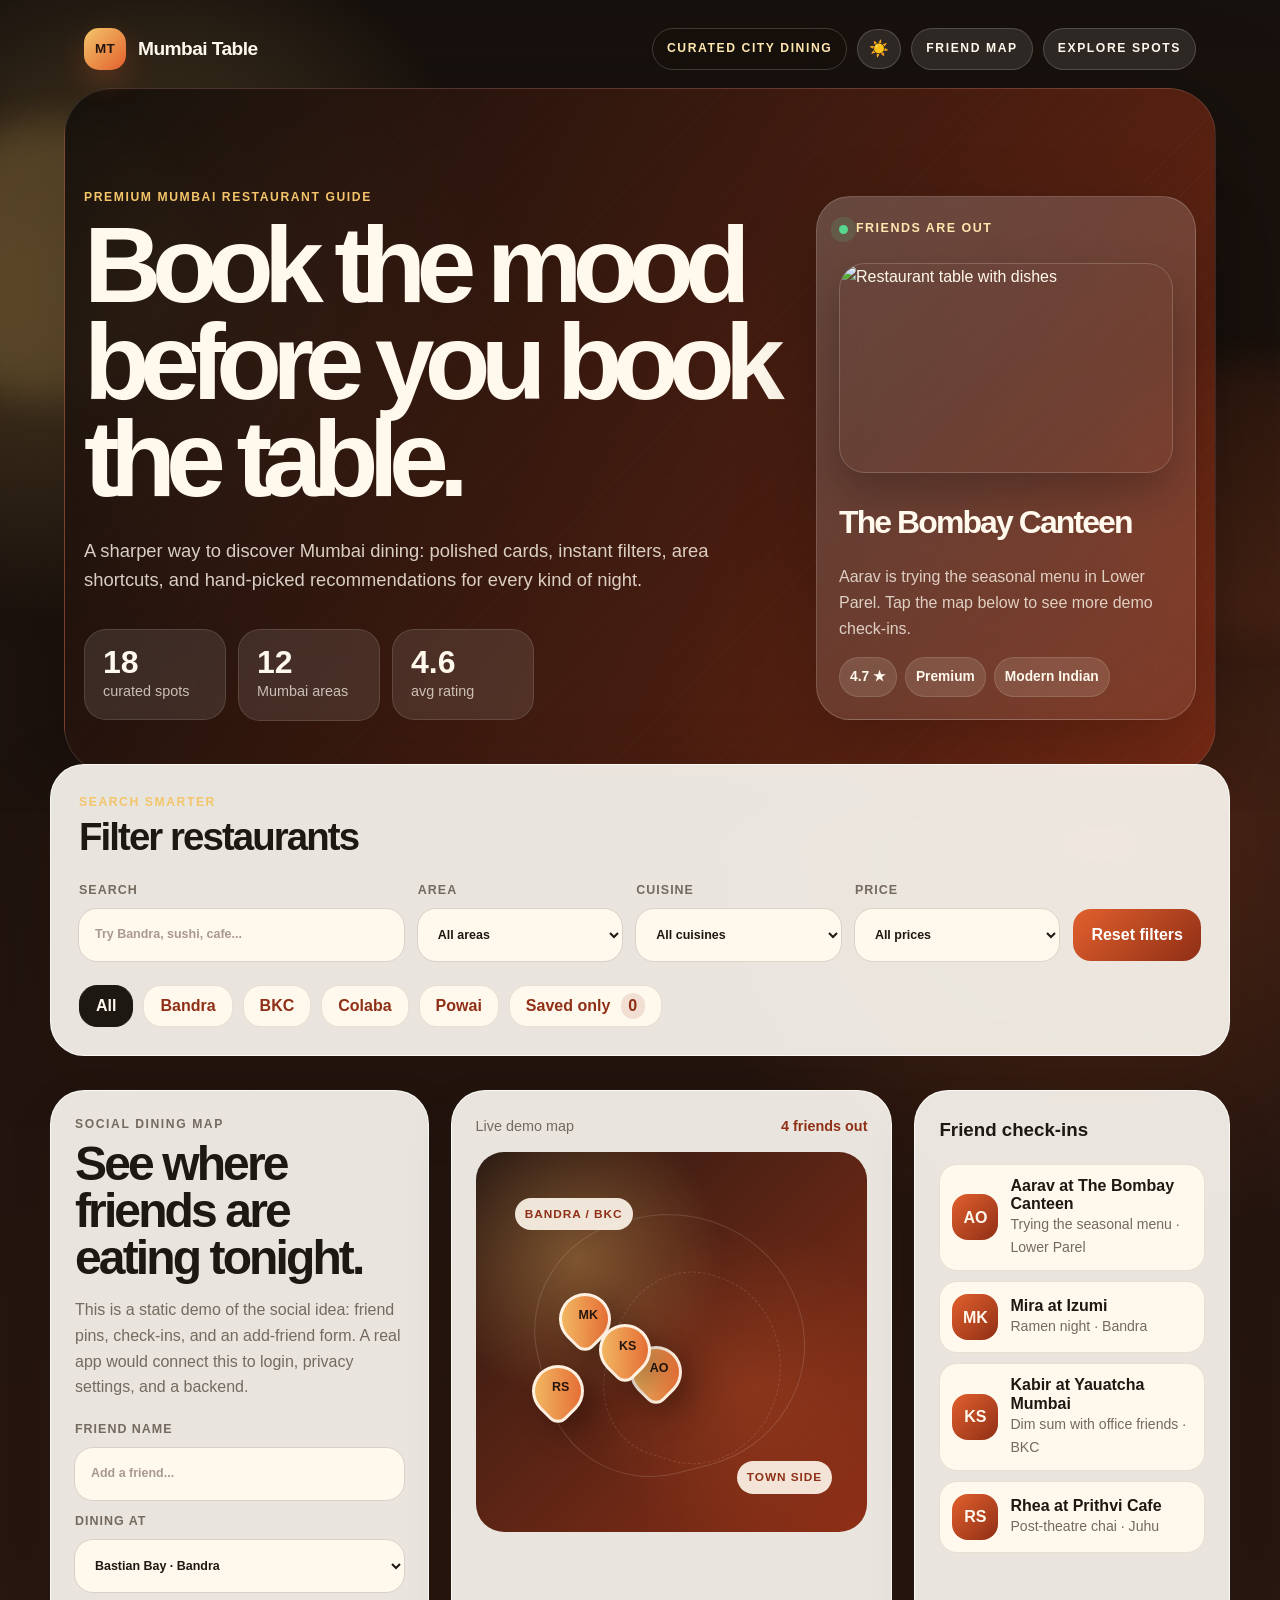
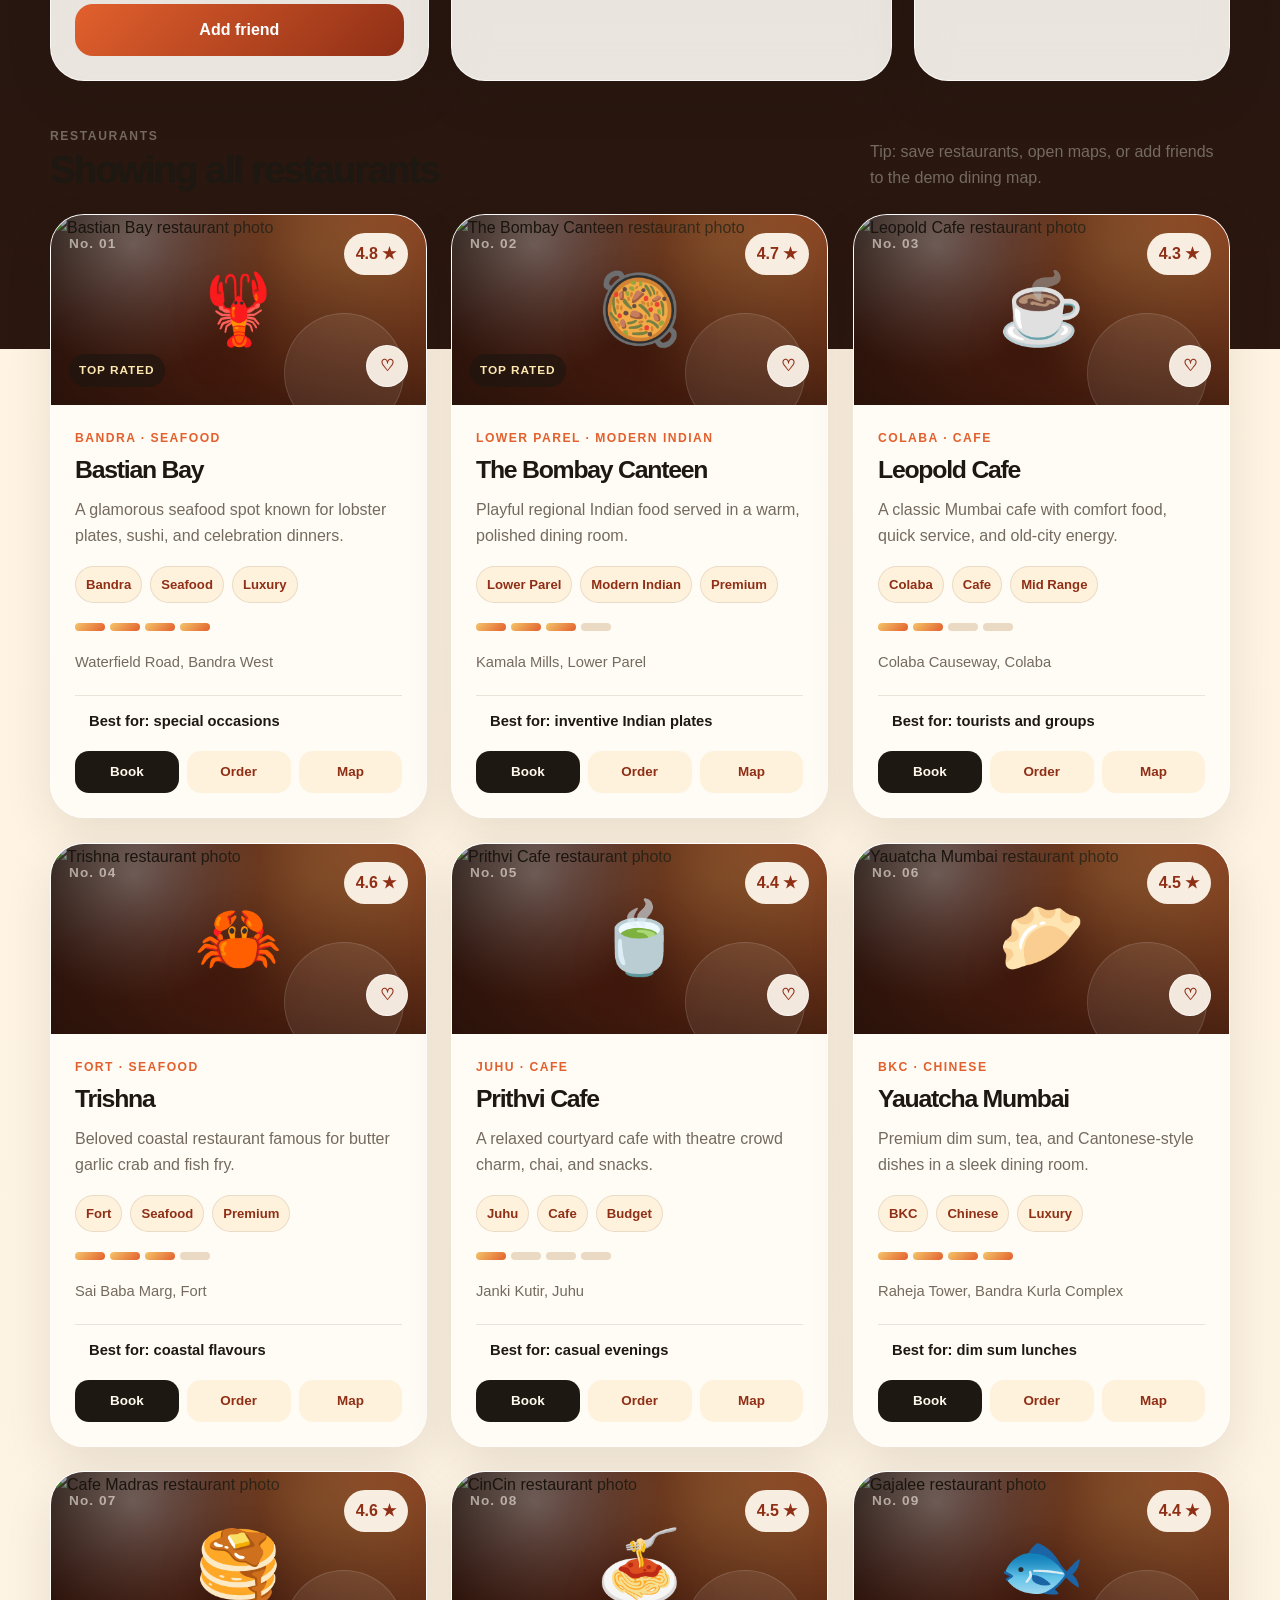
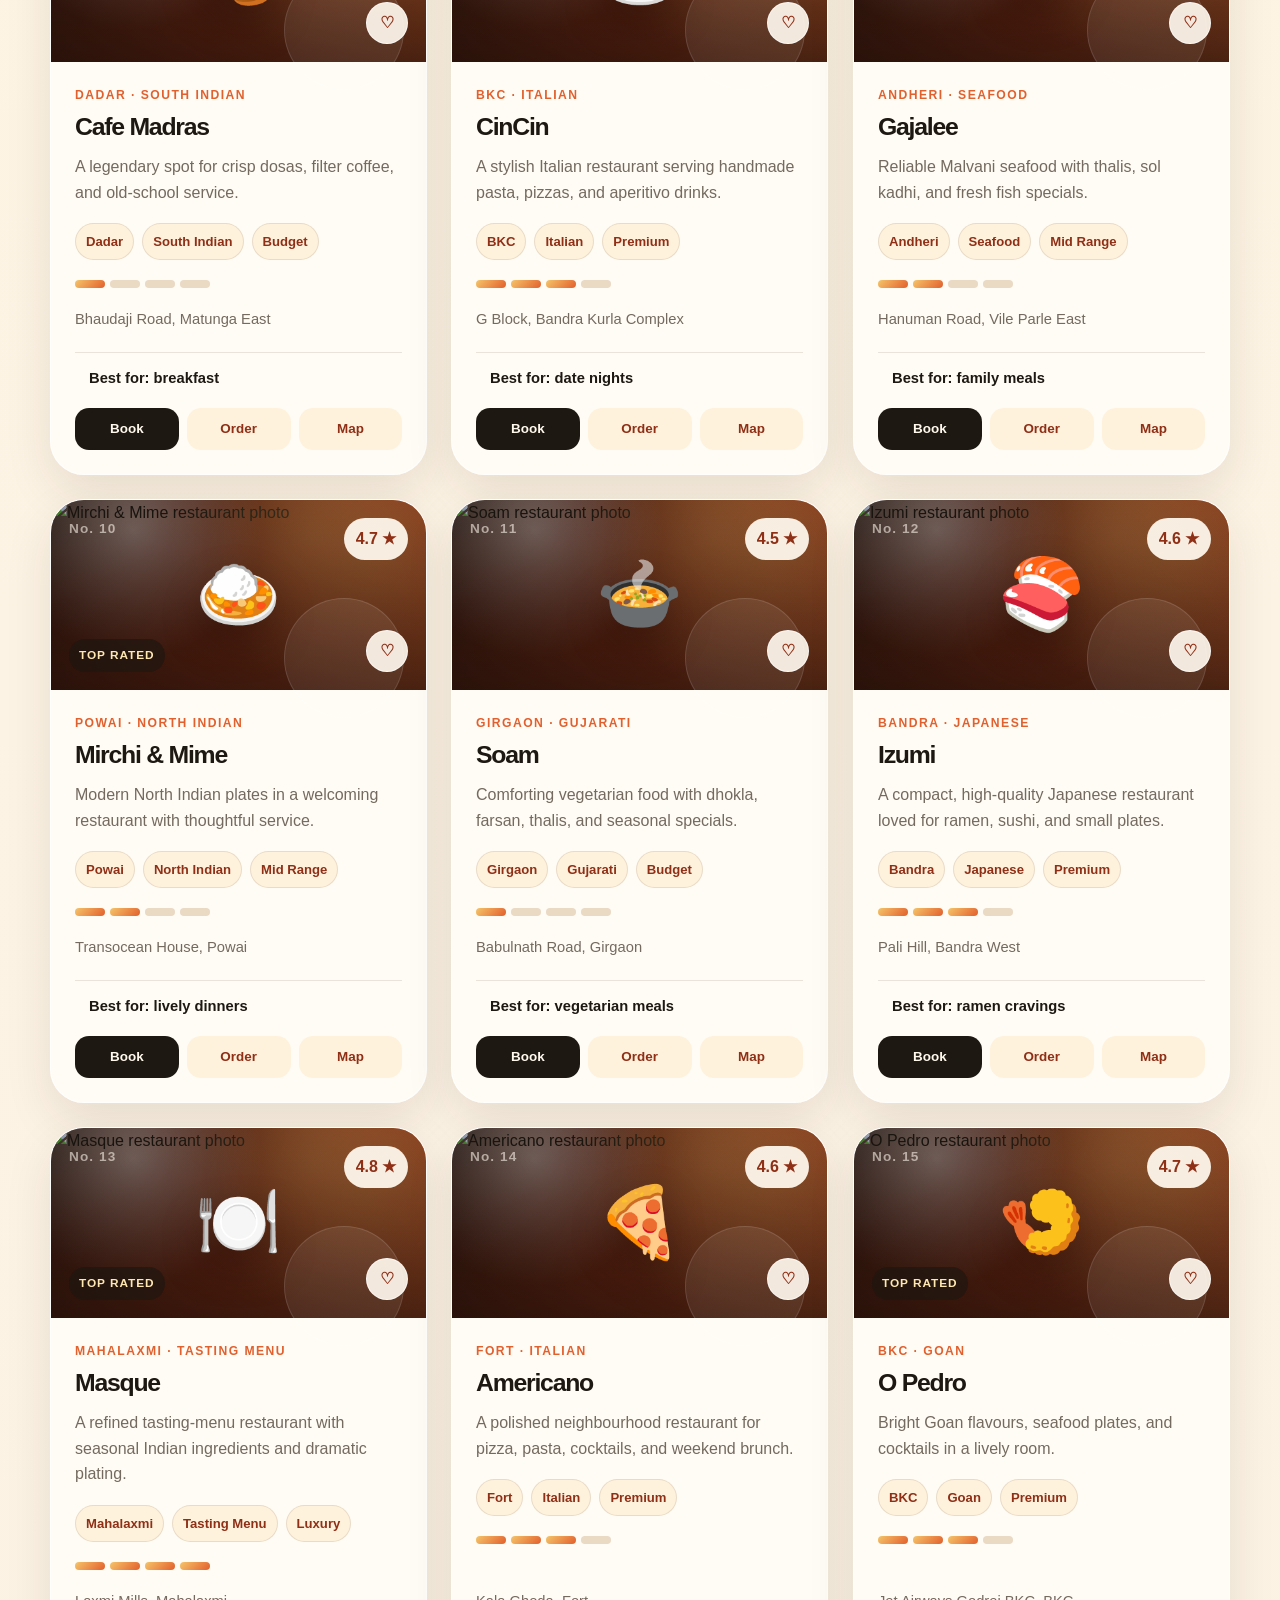
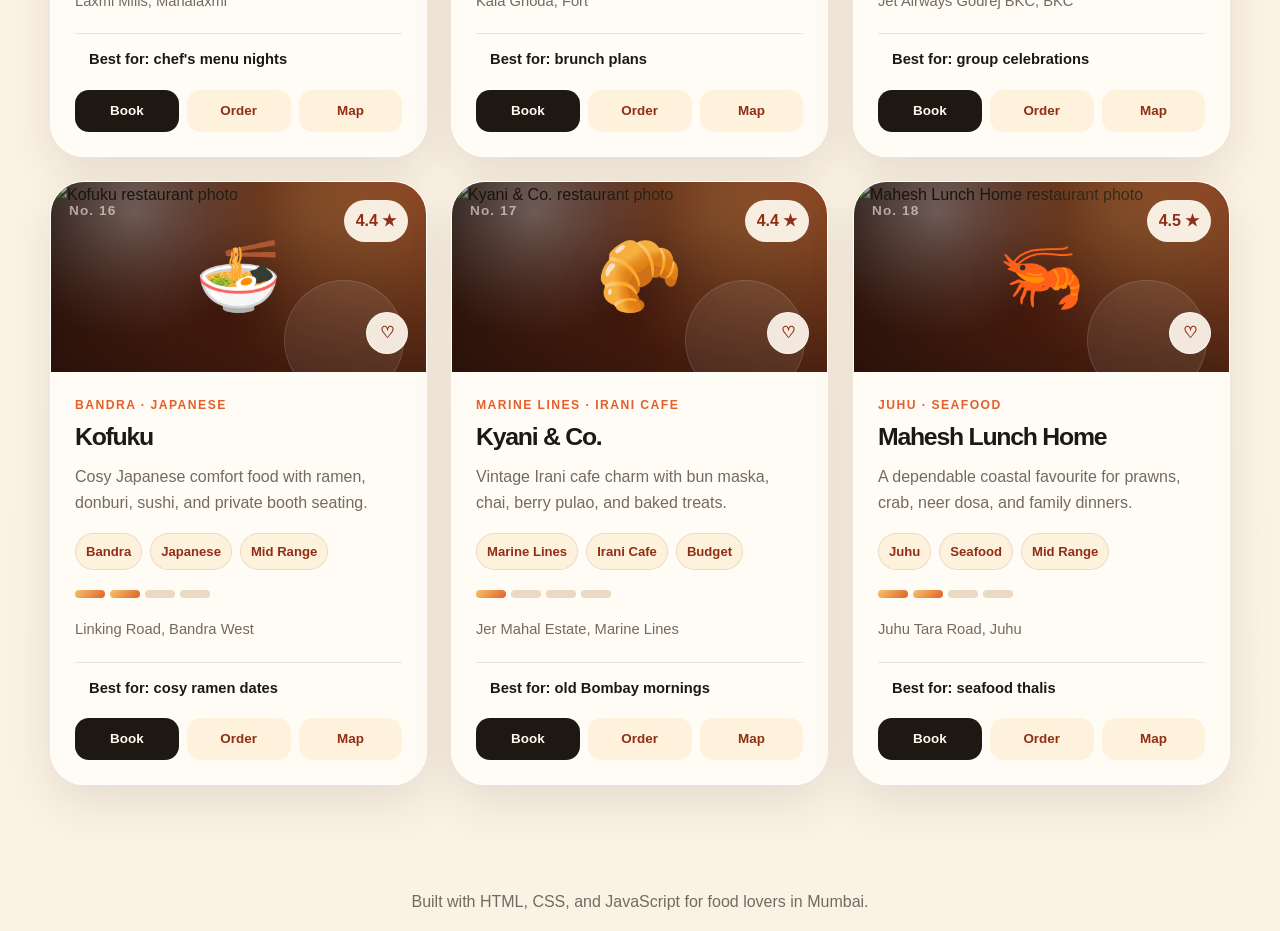
==== commit 6a42d764: "Add social dining and saved restaurant features Co-authored-by: obhanaarav7 <obhanaarav7@users.norep" ====
--- a/index.html
+++ b/index.html
@@ -18,6 +18,8 @@
       </a>
       <div class="nav-actions">
         <span class="nav-badge">Curated city dining</span>
+        <button id="themeToggle" class="theme-toggle" type="button" aria-label="Switch to light mode">☀️</button>
+        <a class="nav-link" href="#socialMap">Friend map</a>
         <a class="nav-link" href="#restaurantGrid">Explore spots</a>
       </div>
     </nav>
@@ -33,11 +35,11 @@
 
         <div class="hero-stats" aria-label="Restaurant guide stats">
           <article>
-            <strong>12</strong>
+            <strong>18</strong>
             <span>curated spots</span>
           </article>
           <article>
-            <strong>10</strong>
+            <strong>12</strong>
             <span>Mumbai areas</span>
           </article>
           <article>
@@ -50,15 +52,17 @@
       <aside class="hero-card" aria-label="Featured restaurant preview">
         <div class="hero-card-top">
           <span class="live-dot"></span>
-          Tonight's pick
+          Friends are out
         </div>
-        <div class="hero-plate" aria-hidden="true">🦀</div>
-        <h2>Trishna, Fort</h2>
-        <p>Butter garlic crab, coastal classics, and a timeless old-Mumbai dining room.</p>
+        <div class="hero-card-photo">
+          <img src="https://images.unsplash.com/photo-1600891964599-f61ba0e24092?auto=format&fit=crop&w=900&q=80" alt="Restaurant table with dishes">
+        </div>
+        <h2>The Bombay Canteen</h2>
+        <p>Aarav is trying the seasonal menu in Lower Parel. Tap the map below to see more demo check-ins.</p>
         <div class="hero-card-meta">
-          <span>4.6 ★</span>
+          <span>4.7 ★</span>
           <span>Premium</span>
-          <span>Seafood</span>
+          <span>Modern Indian</span>
         </div>
       </aside>
     </section>
@@ -107,6 +111,45 @@
         <button class="quick-chip" type="button" data-area="BKC">BKC</button>
         <button class="quick-chip" type="button" data-area="Colaba">Colaba</button>
         <button class="quick-chip" type="button" data-area="Powai">Powai</button>
+        <button id="favoritesOnlyButton" class="quick-chip" type="button">Saved only <span id="favoriteCount">0</span></button>
+      </div>
+    </section>
+
+    <section id="socialMap" class="social-panel" aria-labelledby="social-title">
+      <div class="social-copy">
+        <p class="eyebrow">Social dining map</p>
+        <h2 id="social-title">See where friends are eating tonight.</h2>
+        <p>
+          This is a static demo of the social idea: friend pins, check-ins, and an add-friend form.
+          A real app would connect this to login, privacy settings, and a backend.
+        </p>
+
+        <form id="friendForm" class="friend-form">
+          <label for="friendName">
+            Friend name
+            <input id="friendName" type="text" placeholder="Add a friend..." maxlength="24">
+          </label>
+
+          <label for="friendRestaurant">
+            Dining at
+            <select id="friendRestaurant"></select>
+          </label>
+
+          <button type="submit">Add friend</button>
+        </form>
+      </div>
+
+      <div class="map-card">
+        <div class="map-toolbar">
+          <span>Live demo map</span>
+          <strong id="friendCount">0 friends out</strong>
+        </div>
+        <div id="friendMap" class="friend-map" aria-label="Friend dining map"></div>
+      </div>
+
+      <div class="friend-list-wrap">
+        <h3>Friend check-ins</h3>
+        <div id="friendList" class="friend-list"></div>
       </div>
     </section>
 
--- a/styles.css
+++ b/styles.css
@@ -46,6 +46,49 @@
   font: inherit;
 }
 
+body.light-theme {
+  background:
+    radial-gradient(circle at 12% 5%, rgba(244, 197, 106, 0.28), transparent 22rem),
+    radial-gradient(circle at 86% 14%, rgba(226, 96, 45, 0.18), transparent 28rem),
+    linear-gradient(180deg, #fff4e3 0%, #ffe8cd 34%, #fffaf2 34%, #fbf2e5 100%);
+}
+
+body.light-theme .hero {
+  color: #25150d;
+}
+
+body.light-theme .hero::before {
+  background:
+    linear-gradient(115deg, rgba(255, 247, 232, 0.92), rgba(244, 197, 106, 0.4)),
+    repeating-linear-gradient(135deg, rgba(143, 47, 22, 0.07) 0 1px, transparent 1px 18px);
+  border-color: rgba(143, 47, 22, 0.14);
+}
+
+body.light-theme .hero-text,
+body.light-theme .hero-card p,
+body.light-theme .hero-stats span {
+  color: rgba(37, 21, 13, 0.7);
+}
+
+body.light-theme .nav-badge,
+body.light-theme .nav-link,
+body.light-theme .theme-toggle {
+  border-color: rgba(143, 47, 22, 0.16);
+  color: #8f2f16;
+}
+
+body.light-theme .hero-card,
+body.light-theme .hero-stats article {
+  background: rgba(255, 255, 255, 0.62);
+  border-color: rgba(143, 47, 22, 0.12);
+}
+
+body.light-theme .hero-card-meta span {
+  background: rgba(143, 47, 22, 0.08);
+  border-color: rgba(143, 47, 22, 0.14);
+  color: #8f2f16;
+}
+
 .page-glow {
   position: fixed;
   z-index: -1;
@@ -91,6 +134,7 @@
 .top-bar,
 .hero-content,
 .filters-panel,
+.social-panel,
 .results-heading,
 .restaurant-grid,
 .empty-state,
@@ -151,12 +195,21 @@
 }
 
 .nav-badge,
+.theme-toggle,
 .nav-link {
   padding: 10px 14px;
   border: 1px solid rgba(255, 250, 242, 0.18);
   border-radius: 999px;
   color: #ffe7b0;
   backdrop-filter: blur(14px);
+}
+
+.theme-toggle {
+  min-height: 40px;
+  width: 44px;
+  padding: 0;
+  background: rgba(255, 255, 255, 0.1);
+  box-shadow: none;
 }
 
 .nav-link {
@@ -246,19 +299,19 @@
   box-shadow: 0 0 0 8px rgba(87, 214, 141, 0.14);
 }
 
-.hero-plate {
-  display: grid;
-  width: 168px;
-  height: 168px;
-  margin: 34px auto 24px;
-  place-items: center;
-  background:
-    radial-gradient(circle, rgba(255, 255, 255, 0.9) 0 34%, rgba(255, 235, 195, 0.42) 35% 54%, transparent 55%),
-    linear-gradient(135deg, rgba(244, 197, 106, 0.28), rgba(226, 96, 45, 0.2));
+.hero-card-photo {
+  height: 210px;
+  margin: 24px 0;
+  overflow: hidden;
   border: 1px solid rgba(255, 255, 255, 0.18);
-  border-radius: 50%;
-  font-size: 4.6rem;
-  filter: drop-shadow(0 28px 32px rgba(0, 0, 0, 0.24));
+  border-radius: 26px;
+  box-shadow: 0 20px 44px rgba(0, 0, 0, 0.24);
+}
+
+.hero-card-photo img {
+  width: 100%;
+  height: 100%;
+  object-fit: cover;
 }
 
 .hero-card h2 {
@@ -390,6 +443,192 @@
   background: #1d1812;
   border-color: #1d1812;
   color: #fff8ed;
+}
+
+.quick-chip span {
+  display: inline-grid;
+  min-width: 24px;
+  margin-left: 6px;
+  place-items: center;
+  background: rgba(143, 47, 22, 0.12);
+  border-radius: 999px;
+}
+
+.quick-chip.is-active span {
+  background: rgba(255, 255, 255, 0.16);
+}
+
+.social-panel {
+  display: grid;
+  grid-template-columns: minmax(0, 0.9fr) minmax(360px, 1.05fr) minmax(260px, 0.75fr);
+  gap: 22px;
+  align-items: stretch;
+  margin-top: 34px;
+}
+
+.social-copy,
+.map-card,
+.friend-list-wrap {
+  padding: 24px;
+  background: rgba(255, 252, 246, 0.9);
+  border: 1px solid rgba(255, 255, 255, 0.78);
+  border-radius: var(--radius-large);
+  box-shadow: 0 18px 48px rgba(41, 28, 13, 0.1);
+  backdrop-filter: blur(18px);
+}
+
+.social-copy h2 {
+  margin: 6px 0 12px;
+  font-size: clamp(1.8rem, 4vw, 3rem);
+  line-height: 0.98;
+  letter-spacing: -0.06em;
+}
+
+.social-copy p {
+  color: var(--muted);
+}
+
+.friend-form {
+  display: grid;
+  gap: 12px;
+  margin-top: 20px;
+}
+
+.map-card {
+  min-height: 460px;
+}
+
+.map-toolbar {
+  display: flex;
+  align-items: center;
+  justify-content: space-between;
+  gap: 14px;
+  margin-bottom: 14px;
+  color: var(--muted);
+  font-size: 0.9rem;
+}
+
+.map-toolbar strong {
+  color: var(--brand-dark);
+}
+
+.friend-map {
+  position: relative;
+  min-height: 380px;
+  overflow: hidden;
+  background:
+    radial-gradient(circle at 26% 28%, rgba(244, 197, 106, 0.32), transparent 9rem),
+    radial-gradient(circle at 70% 62%, rgba(226, 96, 45, 0.24), transparent 10rem),
+    linear-gradient(135deg, #2a1a13, #8f2f16);
+  border-radius: 28px;
+}
+
+.friend-map::before,
+.friend-map::after {
+  position: absolute;
+  inset: 16%;
+  content: "";
+  border: 1px solid rgba(255, 255, 255, 0.14);
+  border-radius: 45% 55% 50% 42%;
+  transform: rotate(-14deg);
+}
+
+.friend-map::after {
+  inset: 32% 22% 18% 34%;
+  border-style: dashed;
+  transform: rotate(18deg);
+}
+
+.map-label {
+  position: absolute;
+  padding: 7px 10px;
+  background: rgba(255, 248, 237, 0.9);
+  border-radius: 999px;
+  color: var(--brand-dark);
+  font-size: 0.74rem;
+  font-weight: 900;
+  letter-spacing: 0.08em;
+  text-transform: uppercase;
+}
+
+.map-label.north {
+  left: 10%;
+  top: 12%;
+}
+
+.map-label.south {
+  right: 9%;
+  bottom: 10%;
+}
+
+.friend-pin {
+  position: absolute;
+  z-index: 2;
+  display: grid;
+  width: 52px;
+  height: 52px;
+  place-items: center;
+  background: linear-gradient(135deg, var(--gold), var(--brand));
+  border: 3px solid rgba(255, 248, 237, 0.92);
+  border-radius: 50% 50% 50% 12px;
+  color: #25150d;
+  font-size: 0.78rem;
+  font-weight: 900;
+  box-shadow: 0 16px 30px rgba(0, 0, 0, 0.28);
+  transform: translate(-50%, -50%) rotate(-45deg);
+}
+
+.friend-pin span {
+  transform: rotate(45deg);
+}
+
+.friend-pin:hover {
+  transform: translate(-50%, -50%) rotate(-45deg) translateY(-3px);
+}
+
+.friend-card {
+  display: grid;
+  grid-template-columns: 46px 1fr;
+  gap: 12px;
+  align-items: center;
+  padding: 12px;
+  background: #fff8ed;
+  border: 1px solid var(--line);
+  border-radius: 18px;
+}
+
+.friend-list {
+  display: grid;
+  gap: 10px;
+}
+
+.friend-list-wrap h3 {
+  margin-top: 0;
+}
+
+.friend-avatar {
+  display: grid;
+  width: 46px;
+  height: 46px;
+  place-items: center;
+  background: linear-gradient(135deg, var(--brand), var(--brand-dark));
+  border-radius: 16px;
+  color: #fff8ed;
+  font-weight: 900;
+}
+
+.friend-card h4,
+.friend-card p {
+  margin: 0;
+}
+
+.friend-card h4 {
+  line-height: 1.15;
+}
+
+.friend-card p {
+  color: var(--muted);
+  font-size: 0.88rem;
 }
 
 .results-heading {
@@ -423,6 +662,7 @@
   border: 1px solid rgba(255, 255, 255, 0.86);
   border-radius: var(--radius-large);
   box-shadow: 0 18px 48px rgba(41, 28, 13, 0.1);
+  animation: cardIn 0.55s ease both;
   transition: transform 0.25s ease, box-shadow 0.25s ease;
 }
 
@@ -441,6 +681,22 @@
     radial-gradient(circle at 22% 16%, rgba(255, 255, 255, 0.46), transparent 8rem),
     radial-gradient(circle at 85% 25%, rgba(244, 197, 106, 0.32), transparent 10rem),
     linear-gradient(135deg, #23140f, #9f3519 58%, #e2602d);
+}
+
+.restaurant-photo {
+  position: absolute;
+  inset: 0;
+  width: 100%;
+  height: 100%;
+  object-fit: cover;
+}
+
+.photo-overlay {
+  position: absolute;
+  inset: 0;
+  background:
+    linear-gradient(180deg, rgba(16, 10, 6, 0.28), rgba(16, 10, 6, 0.72)),
+    radial-gradient(circle at 70% 20%, rgba(244, 197, 106, 0.25), transparent 9rem);
 }
 
 .card-top::after {
@@ -480,6 +736,28 @@
   color: var(--brand-dark);
 }
 
+.save-button {
+  position: absolute;
+  right: 18px;
+  bottom: 18px;
+  z-index: 2;
+  display: grid;
+  min-height: 42px;
+  width: 42px;
+  padding: 0;
+  place-items: center;
+  background: rgba(255, 248, 237, 0.92);
+  border: 1px solid rgba(255, 255, 255, 0.7);
+  border-radius: 50%;
+  color: var(--brand-dark);
+  box-shadow: none;
+}
+
+.save-button.is-saved {
+  background: linear-gradient(135deg, #ffdf6e, #ff6b57);
+  color: #25150d;
+}
+
 .featured-pill {
   left: 18px;
   bottom: 18px;
@@ -575,6 +853,41 @@
   font-weight: 800;
 }
 
+.card-actions {
+  display: grid;
+  grid-template-columns: repeat(3, 1fr);
+  gap: 8px;
+  margin-top: 18px;
+}
+
+.action-link {
+  display: grid;
+  min-height: 42px;
+  place-items: center;
+  background: #1d1812;
+  border-radius: 14px;
+  color: #fff8ed;
+  font-size: 0.84rem;
+  font-weight: 900;
+}
+
+.action-link.secondary {
+  background: #fff2dd;
+  color: var(--brand-dark);
+}
+
+@keyframes cardIn {
+  from {
+    opacity: 0;
+    transform: translateY(18px) scale(0.98);
+  }
+
+  to {
+    opacity: 1;
+    transform: translateY(0) scale(1);
+  }
+}
+
 .empty-state {
   margin-top: 26px;
   padding: 58px 24px;
@@ -597,8 +910,13 @@
 
 @media (max-width: 1040px) {
   .hero-content,
+  .social-panel,
   .restaurant-grid {
     grid-template-columns: repeat(2, minmax(0, 1fr));
+  }
+
+  .map-card {
+    grid-column: span 2;
   }
 
   .filters-grid {
@@ -628,6 +946,7 @@
 
   .top-bar,
   .nav-actions,
+  .map-toolbar,
   .results-heading {
     align-items: flex-start;
     flex-direction: column;
@@ -635,6 +954,7 @@
 
   .hero-content,
   .filters-grid,
+  .social-panel,
   .restaurant-grid {
     grid-template-columns: 1fr;
   }
@@ -649,6 +969,14 @@
 
   #resetButton {
     grid-column: auto;
+  }
+
+  .map-card {
+    grid-column: auto;
+  }
+
+  .friend-map {
+    min-height: 320px;
   }
 }
 
@@ -665,4 +993,22 @@
   .restaurant-card {
     min-height: auto;
   }
-}
+
+  .card-actions {
+    grid-template-columns: 1fr;
+  }
+}
+
+@media (prefers-reduced-motion: reduce) {
+  html {
+    scroll-behavior: auto;
+  }
+
+  *,
+  *::before,
+  *::after {
+    animation-duration: 0.01ms !important;
+    animation-iteration-count: 1 !important;
+    transition-duration: 0.01ms !important;
+  }
+}
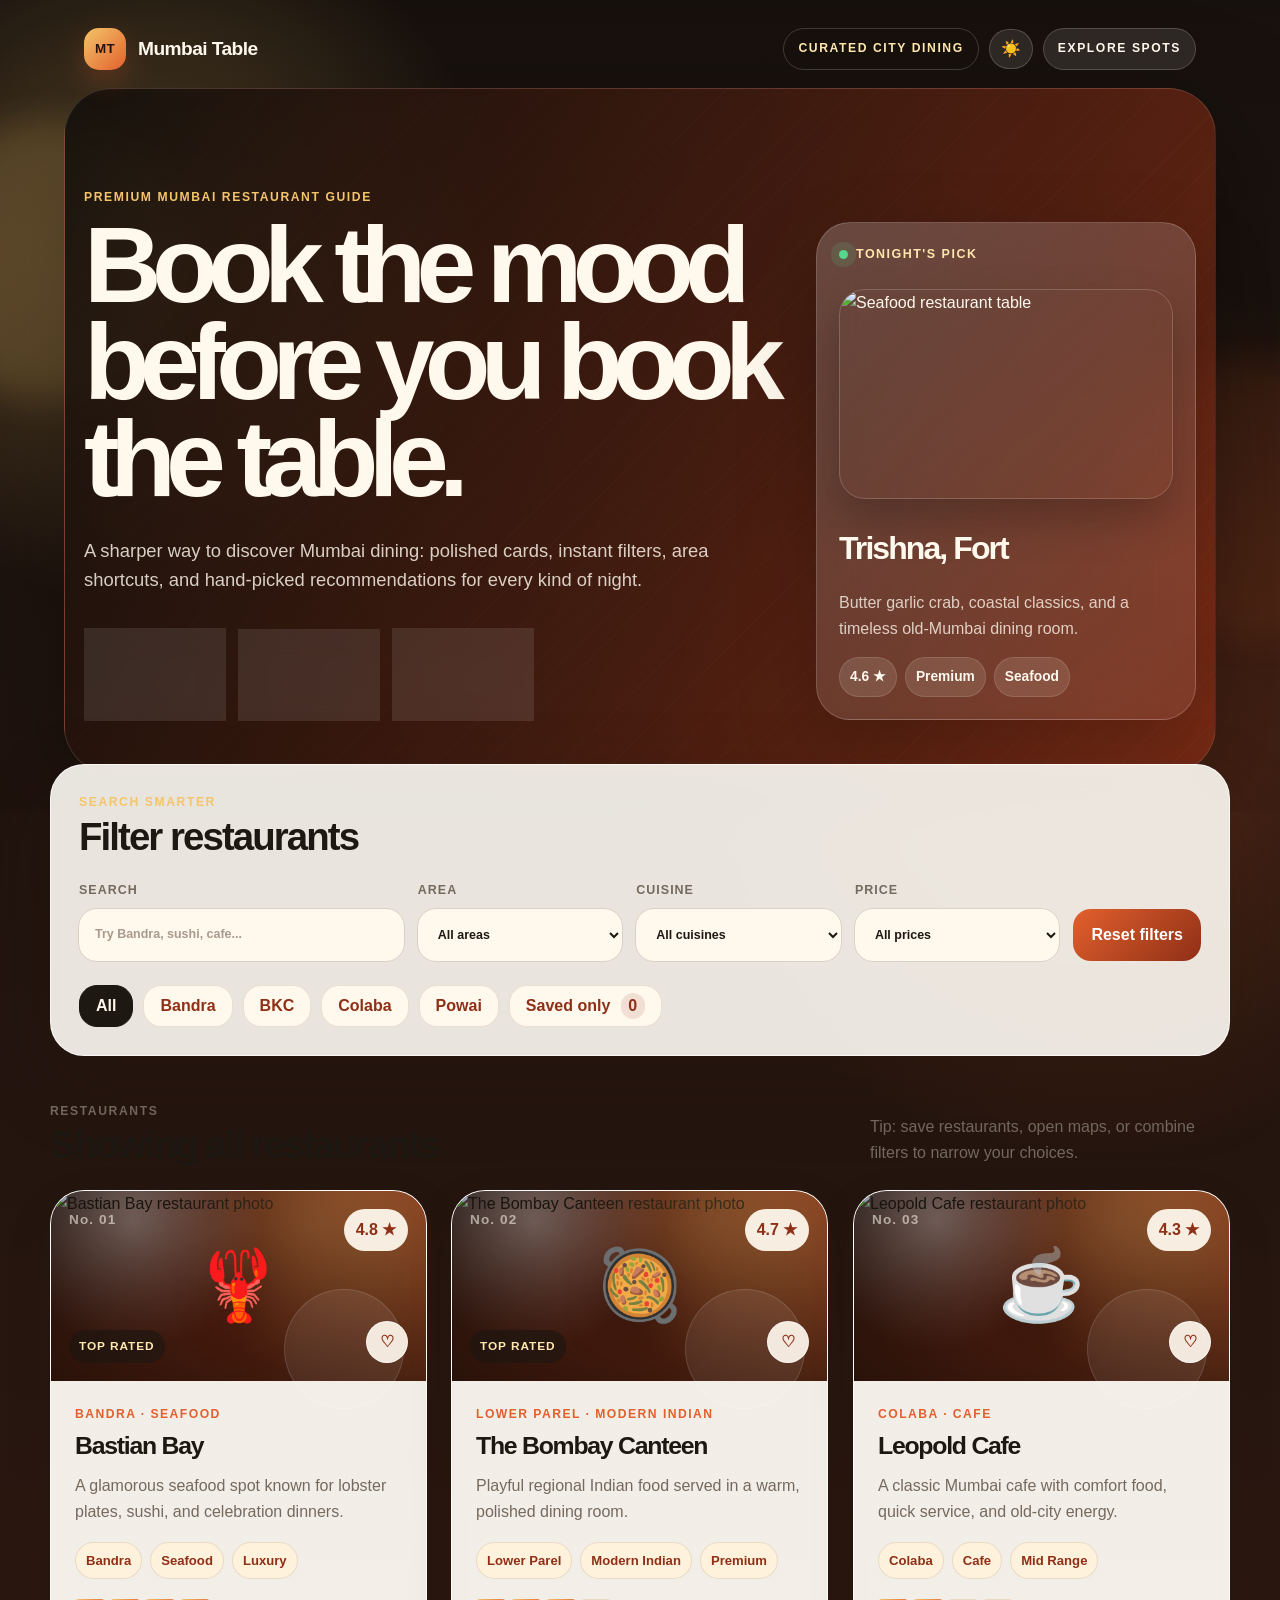
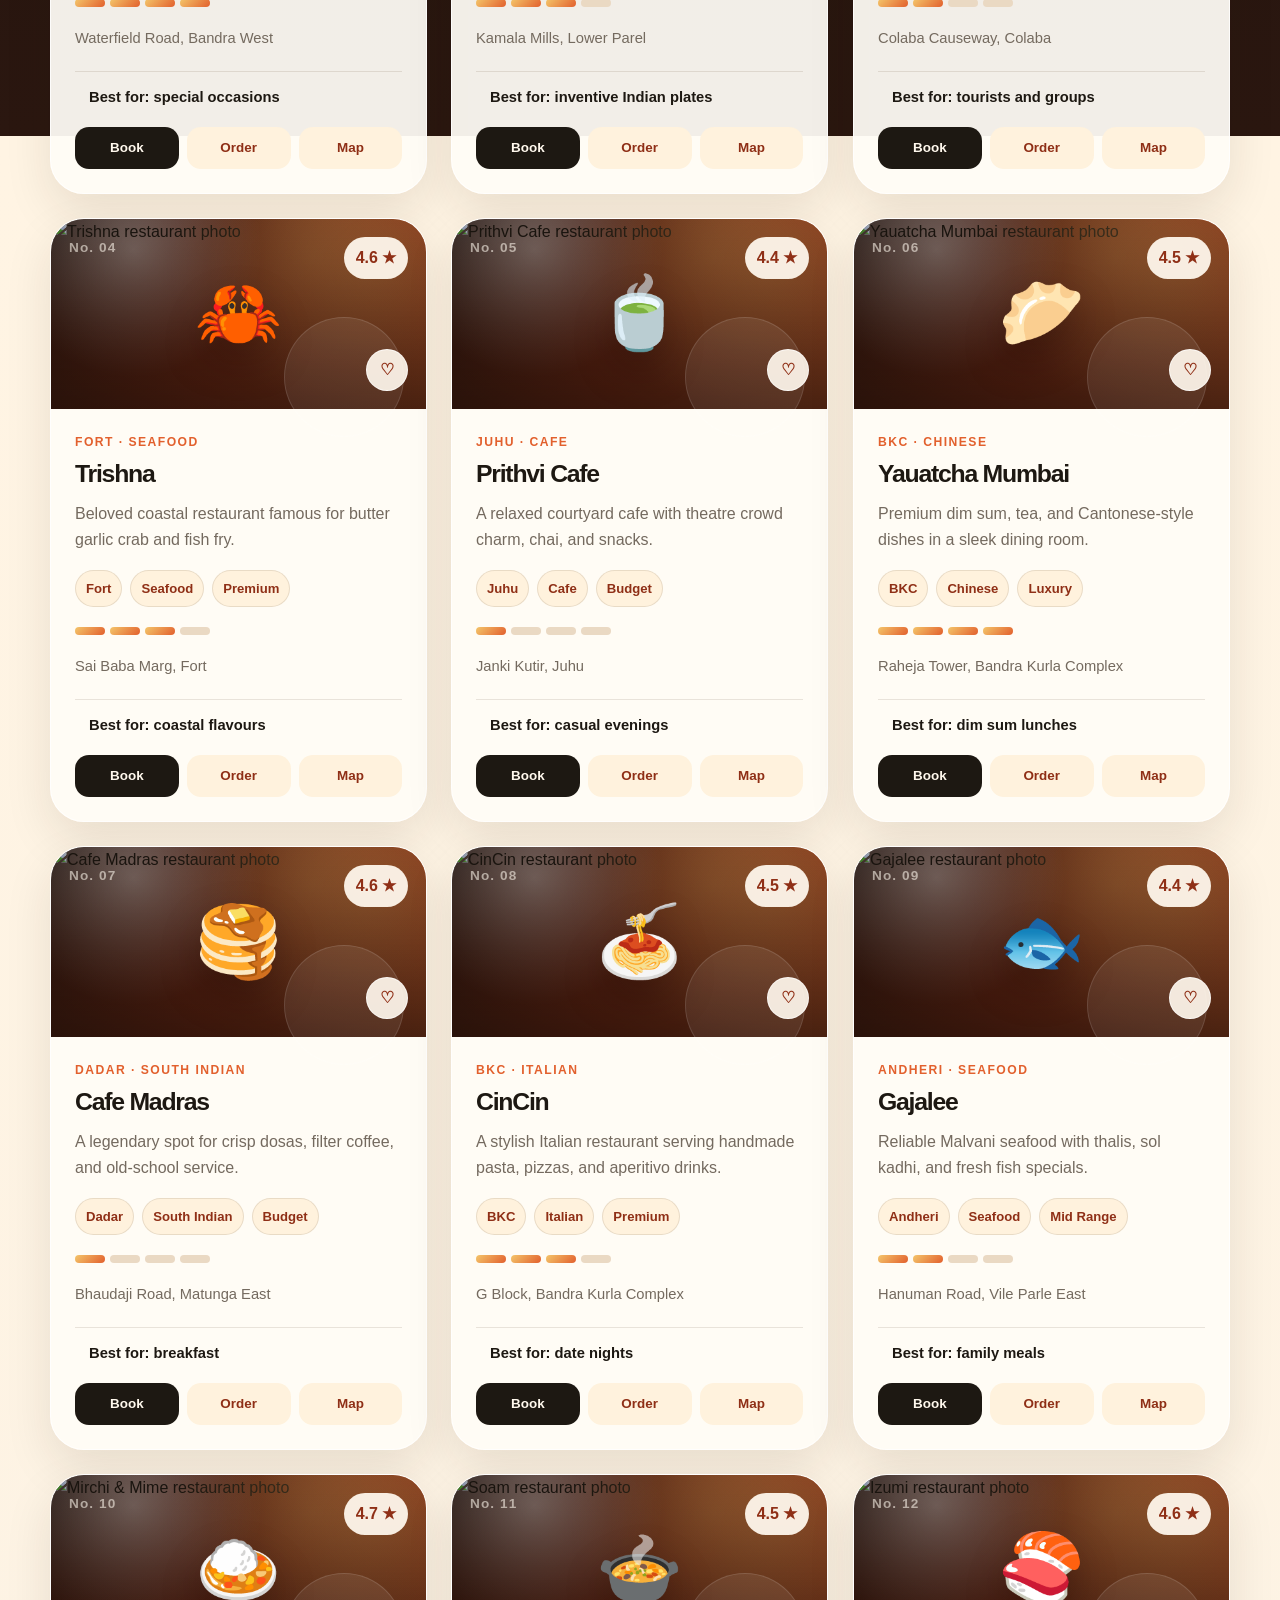
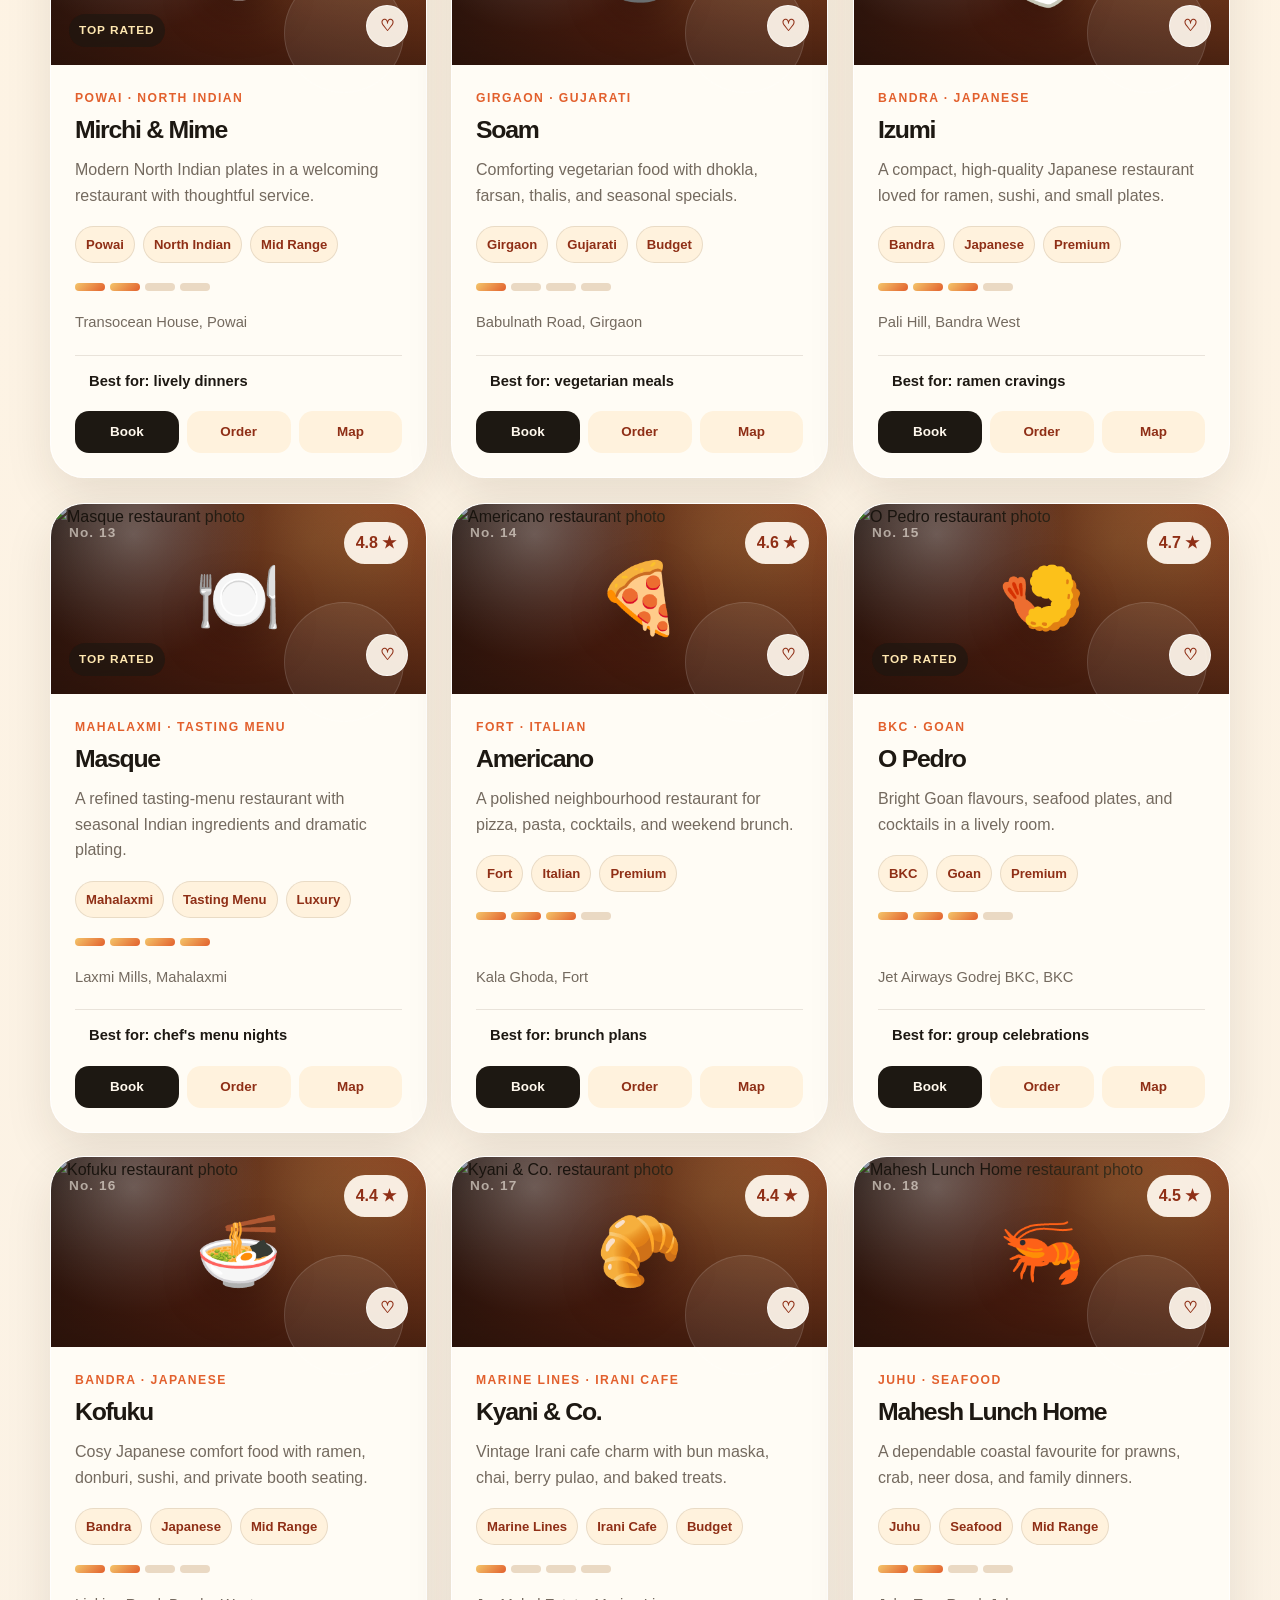
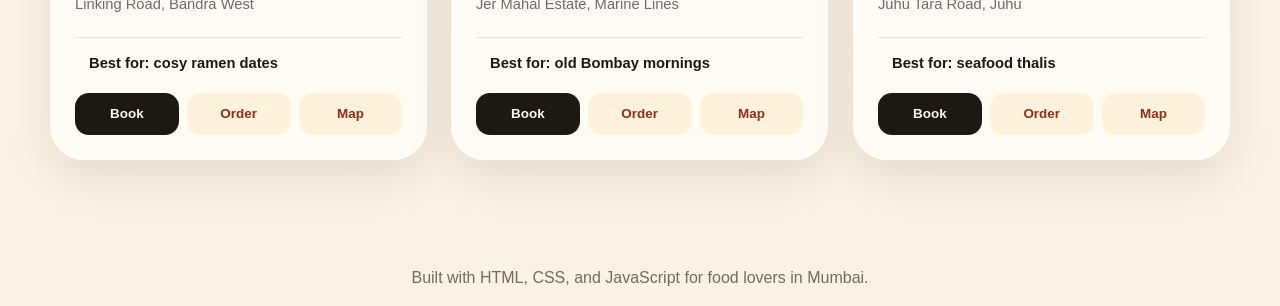
==== commit 09ad2687: "Remove social dining demo Co-authored-by: obhanaarav7 <obhanaarav7@users.noreply.github.com>" ====
--- a/index.html
+++ b/index.html
@@ -19,7 +19,6 @@
       <div class="nav-actions">
         <span class="nav-badge">Curated city dining</span>
         <button id="themeToggle" class="theme-toggle" type="button" aria-label="Switch to light mode">☀️</button>
-        <a class="nav-link" href="#socialMap">Friend map</a>
         <a class="nav-link" href="#restaurantGrid">Explore spots</a>
       </div>
     </nav>
@@ -52,17 +51,17 @@
       <aside class="hero-card" aria-label="Featured restaurant preview">
         <div class="hero-card-top">
           <span class="live-dot"></span>
-          Friends are out
+          Tonight's pick
         </div>
         <div class="hero-card-photo">
-          <img src="https://images.unsplash.com/photo-1600891964599-f61ba0e24092?auto=format&fit=crop&w=900&q=80" alt="Restaurant table with dishes">
+          <img src="https://images.unsplash.com/photo-1559847844-5315695dadae?auto=format&fit=crop&w=900&q=80" alt="Seafood restaurant table">
         </div>
-        <h2>The Bombay Canteen</h2>
-        <p>Aarav is trying the seasonal menu in Lower Parel. Tap the map below to see more demo check-ins.</p>
+        <h2>Trishna, Fort</h2>
+        <p>Butter garlic crab, coastal classics, and a timeless old-Mumbai dining room.</p>
         <div class="hero-card-meta">
-          <span>4.7 ★</span>
+          <span>4.6 ★</span>
           <span>Premium</span>
-          <span>Modern Indian</span>
+          <span>Seafood</span>
         </div>
       </aside>
     </section>
@@ -115,44 +114,6 @@
       </div>
     </section>
 
-    <section id="socialMap" class="social-panel" aria-labelledby="social-title">
-      <div class="social-copy">
-        <p class="eyebrow">Social dining map</p>
-        <h2 id="social-title">See where friends are eating tonight.</h2>
-        <p>
-          This is a static demo of the social idea: friend pins, check-ins, and an add-friend form.
-          A real app would connect this to login, privacy settings, and a backend.
-        </p>
-
-        <form id="friendForm" class="friend-form">
-          <label for="friendName">
-            Friend name
-            <input id="friendName" type="text" placeholder="Add a friend..." maxlength="24">
-          </label>
-
-          <label for="friendRestaurant">
-            Dining at
-            <select id="friendRestaurant"></select>
-          </label>
-
-          <button type="submit">Add friend</button>
-        </form>
-      </div>
-
-      <div class="map-card">
-        <div class="map-toolbar">
-          <span>Live demo map</span>
-          <strong id="friendCount">0 friends out</strong>
-        </div>
-        <div id="friendMap" class="friend-map" aria-label="Friend dining map"></div>
-      </div>
-
-      <div class="friend-list-wrap">
-        <h3>Friend check-ins</h3>
-        <div id="friendList" class="friend-list"></div>
-      </div>
-    </section>
-
     <section class="results-heading" aria-live="polite">
       <div>
         <p class="eyebrow">Restaurants</p>
--- a/styles.css
+++ b/styles.css
@@ -134,7 +134,6 @@
 .top-bar,
 .hero-content,
 .filters-panel,
-.social-panel,
 .results-heading,
 .restaurant-grid,
 .empty-state,
@@ -456,179 +455,6 @@
 
 .quick-chip.is-active span {
   background: rgba(255, 255, 255, 0.16);
-}
-
-.social-panel {
-  display: grid;
-  grid-template-columns: minmax(0, 0.9fr) minmax(360px, 1.05fr) minmax(260px, 0.75fr);
-  gap: 22px;
-  align-items: stretch;
-  margin-top: 34px;
-}
-
-.social-copy,
-.map-card,
-.friend-list-wrap {
-  padding: 24px;
-  background: rgba(255, 252, 246, 0.9);
-  border: 1px solid rgba(255, 255, 255, 0.78);
-  border-radius: var(--radius-large);
-  box-shadow: 0 18px 48px rgba(41, 28, 13, 0.1);
-  backdrop-filter: blur(18px);
-}
-
-.social-copy h2 {
-  margin: 6px 0 12px;
-  font-size: clamp(1.8rem, 4vw, 3rem);
-  line-height: 0.98;
-  letter-spacing: -0.06em;
-}
-
-.social-copy p {
-  color: var(--muted);
-}
-
-.friend-form {
-  display: grid;
-  gap: 12px;
-  margin-top: 20px;
-}
-
-.map-card {
-  min-height: 460px;
-}
-
-.map-toolbar {
-  display: flex;
-  align-items: center;
-  justify-content: space-between;
-  gap: 14px;
-  margin-bottom: 14px;
-  color: var(--muted);
-  font-size: 0.9rem;
-}
-
-.map-toolbar strong {
-  color: var(--brand-dark);
-}
-
-.friend-map {
-  position: relative;
-  min-height: 380px;
-  overflow: hidden;
-  background:
-    radial-gradient(circle at 26% 28%, rgba(244, 197, 106, 0.32), transparent 9rem),
-    radial-gradient(circle at 70% 62%, rgba(226, 96, 45, 0.24), transparent 10rem),
-    linear-gradient(135deg, #2a1a13, #8f2f16);
-  border-radius: 28px;
-}
-
-.friend-map::before,
-.friend-map::after {
-  position: absolute;
-  inset: 16%;
-  content: "";
-  border: 1px solid rgba(255, 255, 255, 0.14);
-  border-radius: 45% 55% 50% 42%;
-  transform: rotate(-14deg);
-}
-
-.friend-map::after {
-  inset: 32% 22% 18% 34%;
-  border-style: dashed;
-  transform: rotate(18deg);
-}
-
-.map-label {
-  position: absolute;
-  padding: 7px 10px;
-  background: rgba(255, 248, 237, 0.9);
-  border-radius: 999px;
-  color: var(--brand-dark);
-  font-size: 0.74rem;
-  font-weight: 900;
-  letter-spacing: 0.08em;
-  text-transform: uppercase;
-}
-
-.map-label.north {
-  left: 10%;
-  top: 12%;
-}
-
-.map-label.south {
-  right: 9%;
-  bottom: 10%;
-}
-
-.friend-pin {
-  position: absolute;
-  z-index: 2;
-  display: grid;
-  width: 52px;
-  height: 52px;
-  place-items: center;
-  background: linear-gradient(135deg, var(--gold), var(--brand));
-  border: 3px solid rgba(255, 248, 237, 0.92);
-  border-radius: 50% 50% 50% 12px;
-  color: #25150d;
-  font-size: 0.78rem;
-  font-weight: 900;
-  box-shadow: 0 16px 30px rgba(0, 0, 0, 0.28);
-  transform: translate(-50%, -50%) rotate(-45deg);
-}
-
-.friend-pin span {
-  transform: rotate(45deg);
-}
-
-.friend-pin:hover {
-  transform: translate(-50%, -50%) rotate(-45deg) translateY(-3px);
-}
-
-.friend-card {
-  display: grid;
-  grid-template-columns: 46px 1fr;
-  gap: 12px;
-  align-items: center;
-  padding: 12px;
-  background: #fff8ed;
-  border: 1px solid var(--line);
-  border-radius: 18px;
-}
-
-.friend-list {
-  display: grid;
-  gap: 10px;
-}
-
-.friend-list-wrap h3 {
-  margin-top: 0;
-}
-
-.friend-avatar {
-  display: grid;
-  width: 46px;
-  height: 46px;
-  place-items: center;
-  background: linear-gradient(135deg, var(--brand), var(--brand-dark));
-  border-radius: 16px;
-  color: #fff8ed;
-  font-weight: 900;
-}
-
-.friend-card h4,
-.friend-card p {
-  margin: 0;
-}
-
-.friend-card h4 {
-  line-height: 1.15;
-}
-
-.friend-card p {
-  color: var(--muted);
-  font-size: 0.88rem;
 }
 
 .results-heading {
@@ -910,13 +736,8 @@
 
 @media (max-width: 1040px) {
   .hero-content,
-  .social-panel,
   .restaurant-grid {
     grid-template-columns: repeat(2, minmax(0, 1fr));
-  }
-
-  .map-card {
-    grid-column: span 2;
   }
 
   .filters-grid {
@@ -946,7 +767,6 @@
 
   .top-bar,
   .nav-actions,
-  .map-toolbar,
   .results-heading {
     align-items: flex-start;
     flex-direction: column;
@@ -954,7 +774,6 @@
 
   .hero-content,
   .filters-grid,
-  .social-panel,
   .restaurant-grid {
     grid-template-columns: 1fr;
   }
@@ -969,14 +788,6 @@
 
   #resetButton {
     grid-column: auto;
-  }
-
-  .map-card {
-    grid-column: auto;
-  }
-
-  .friend-map {
-    min-height: 320px;
   }
 }
 
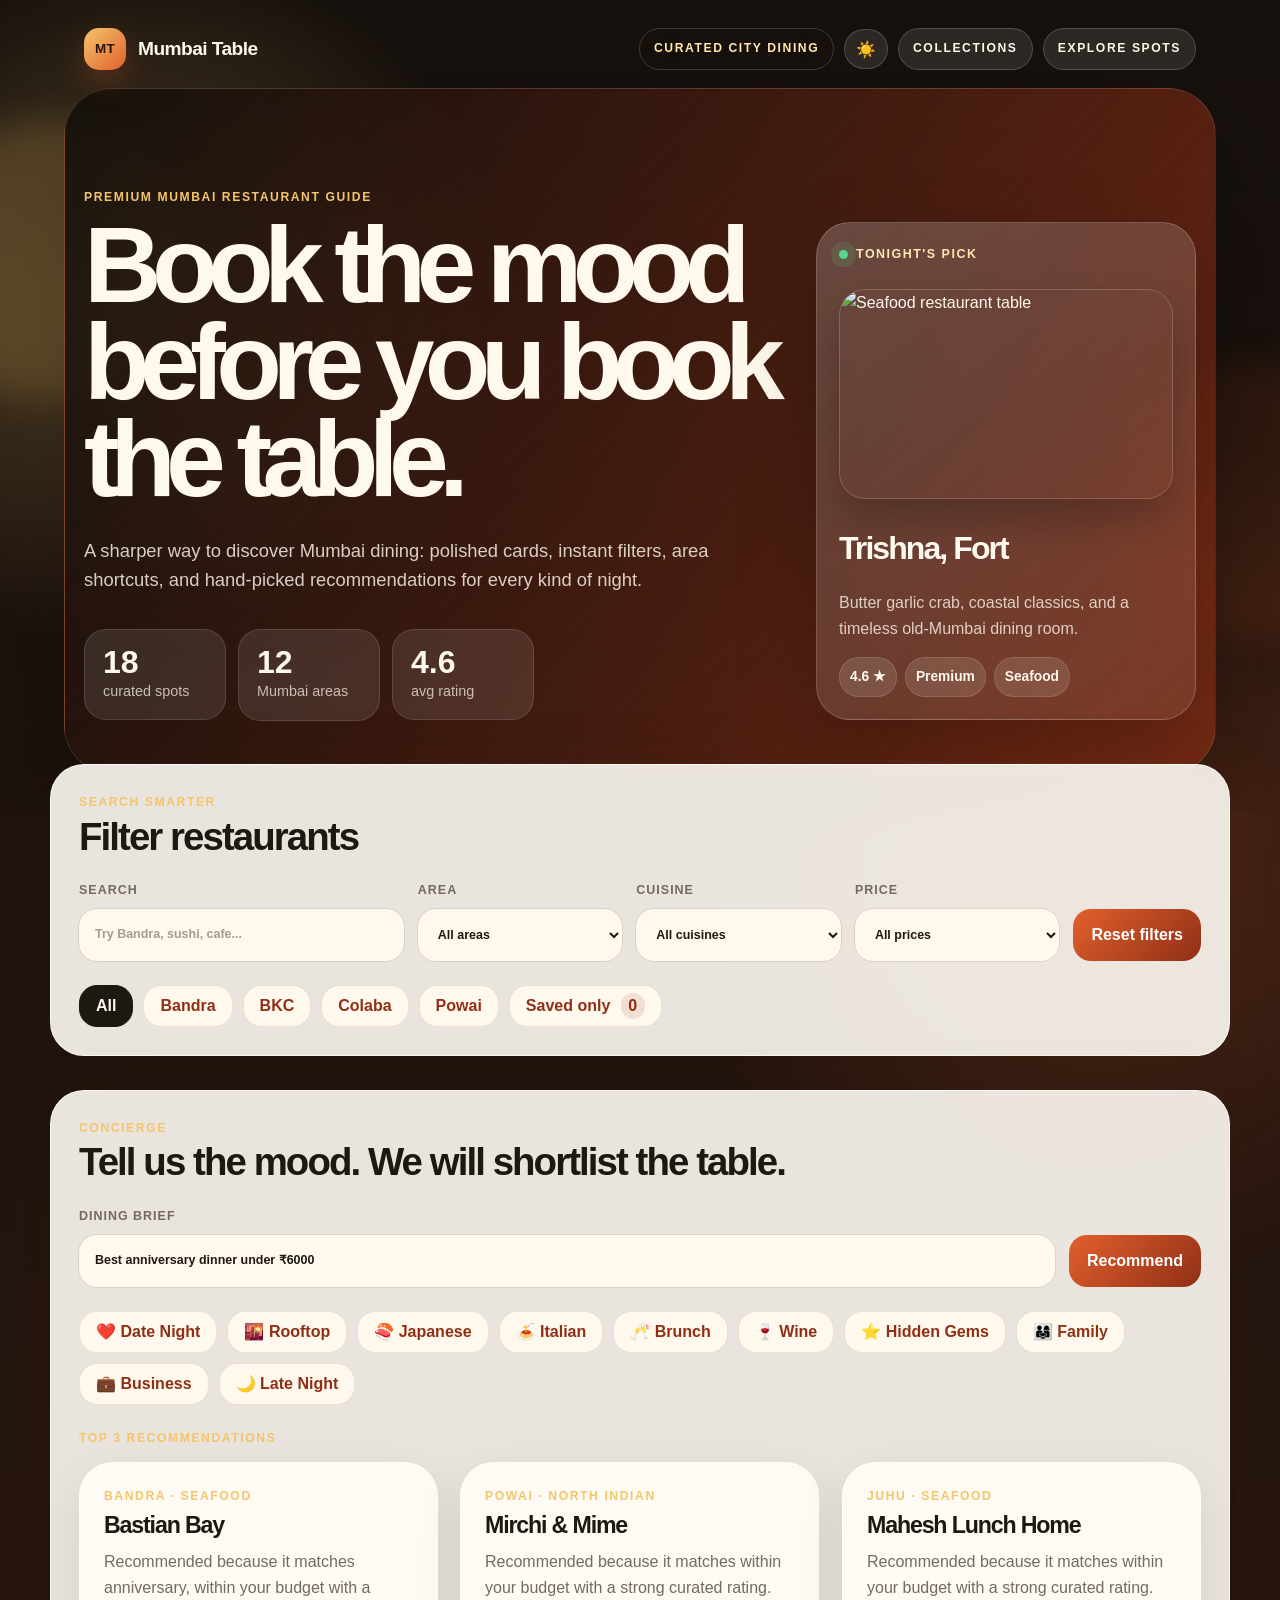
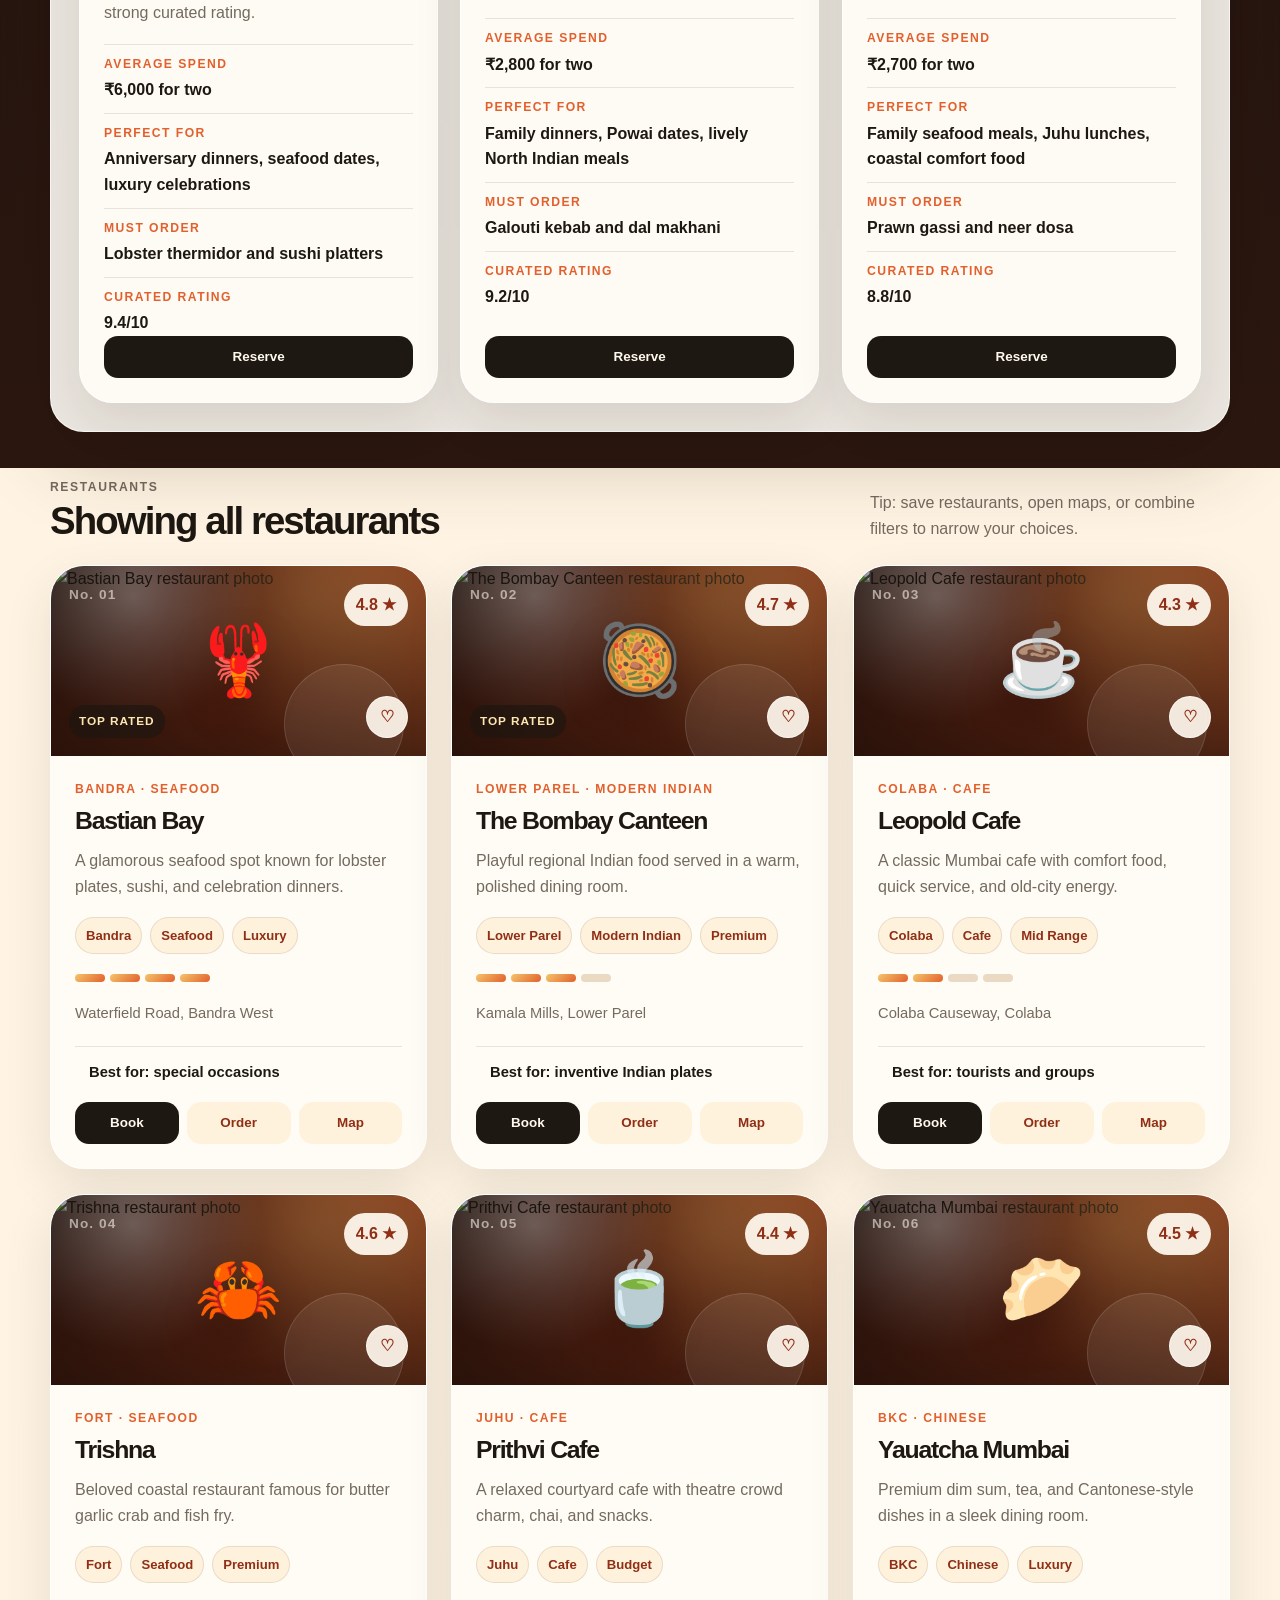
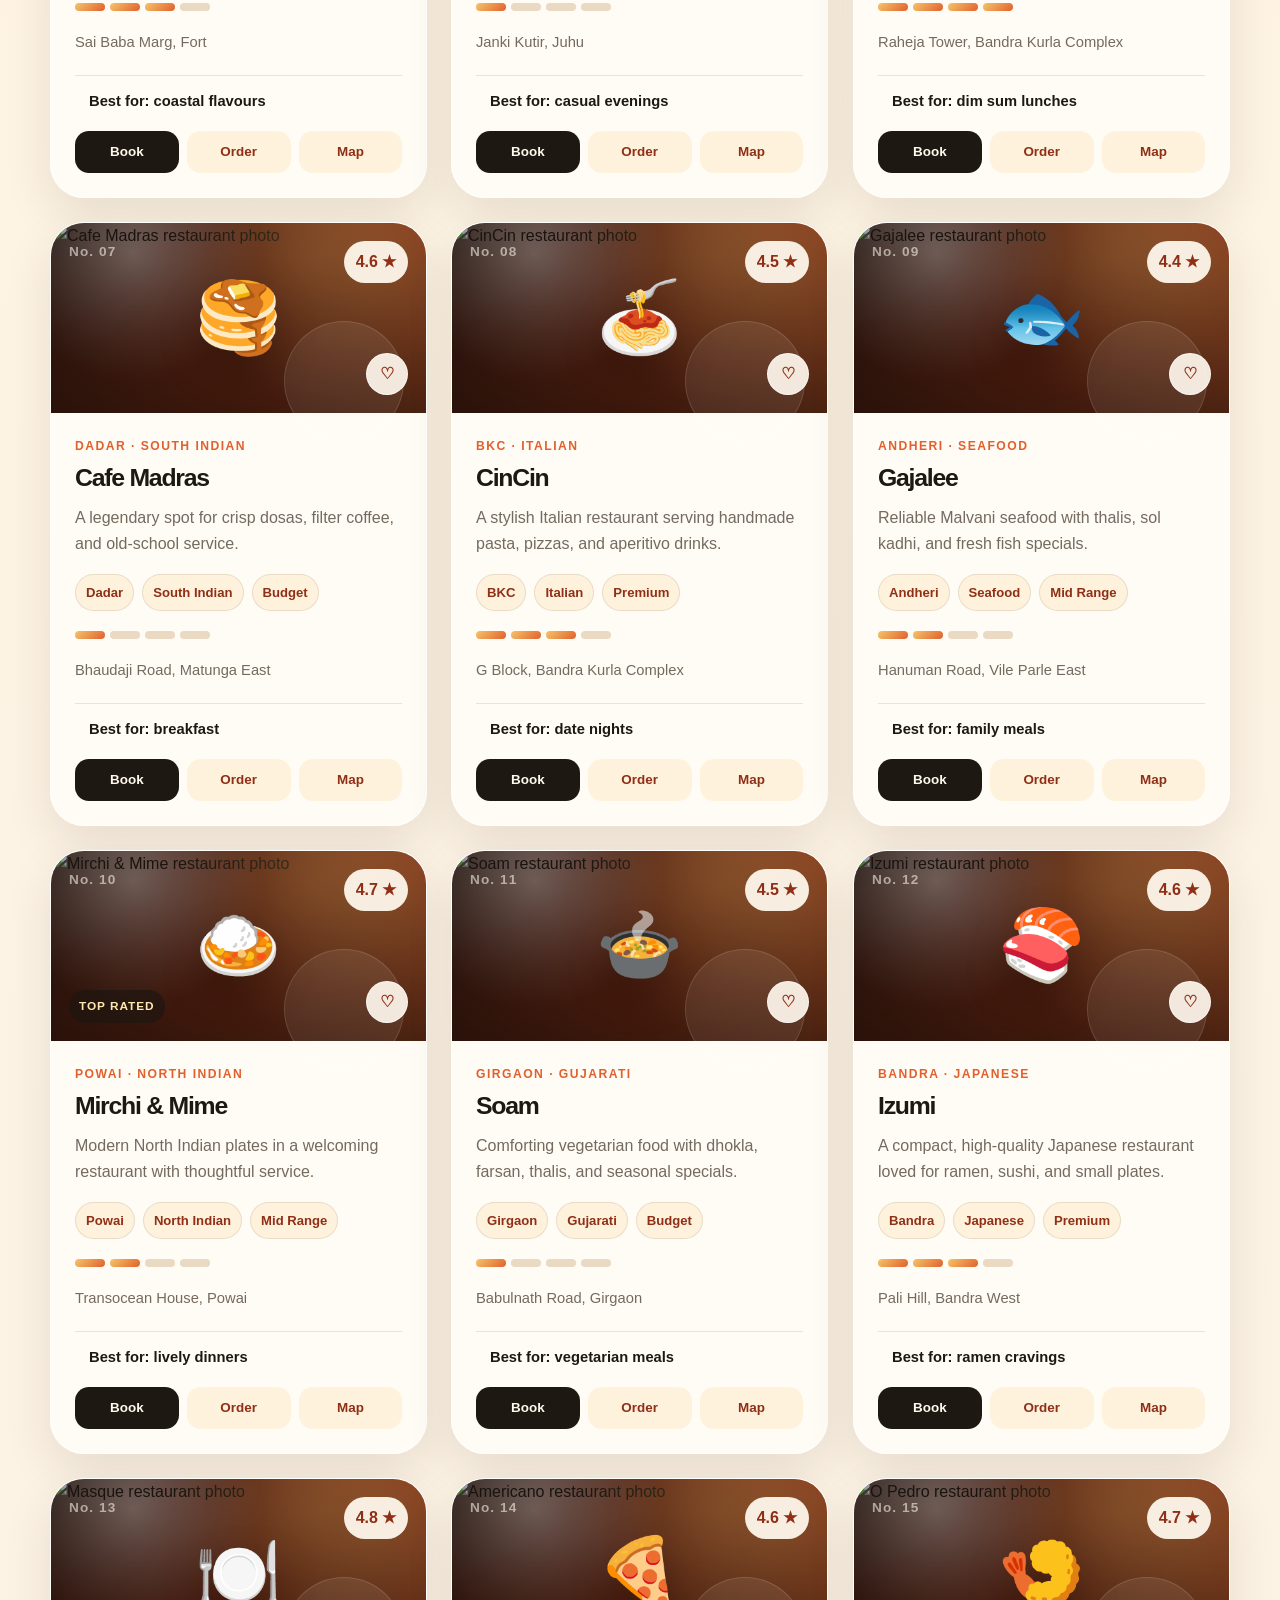
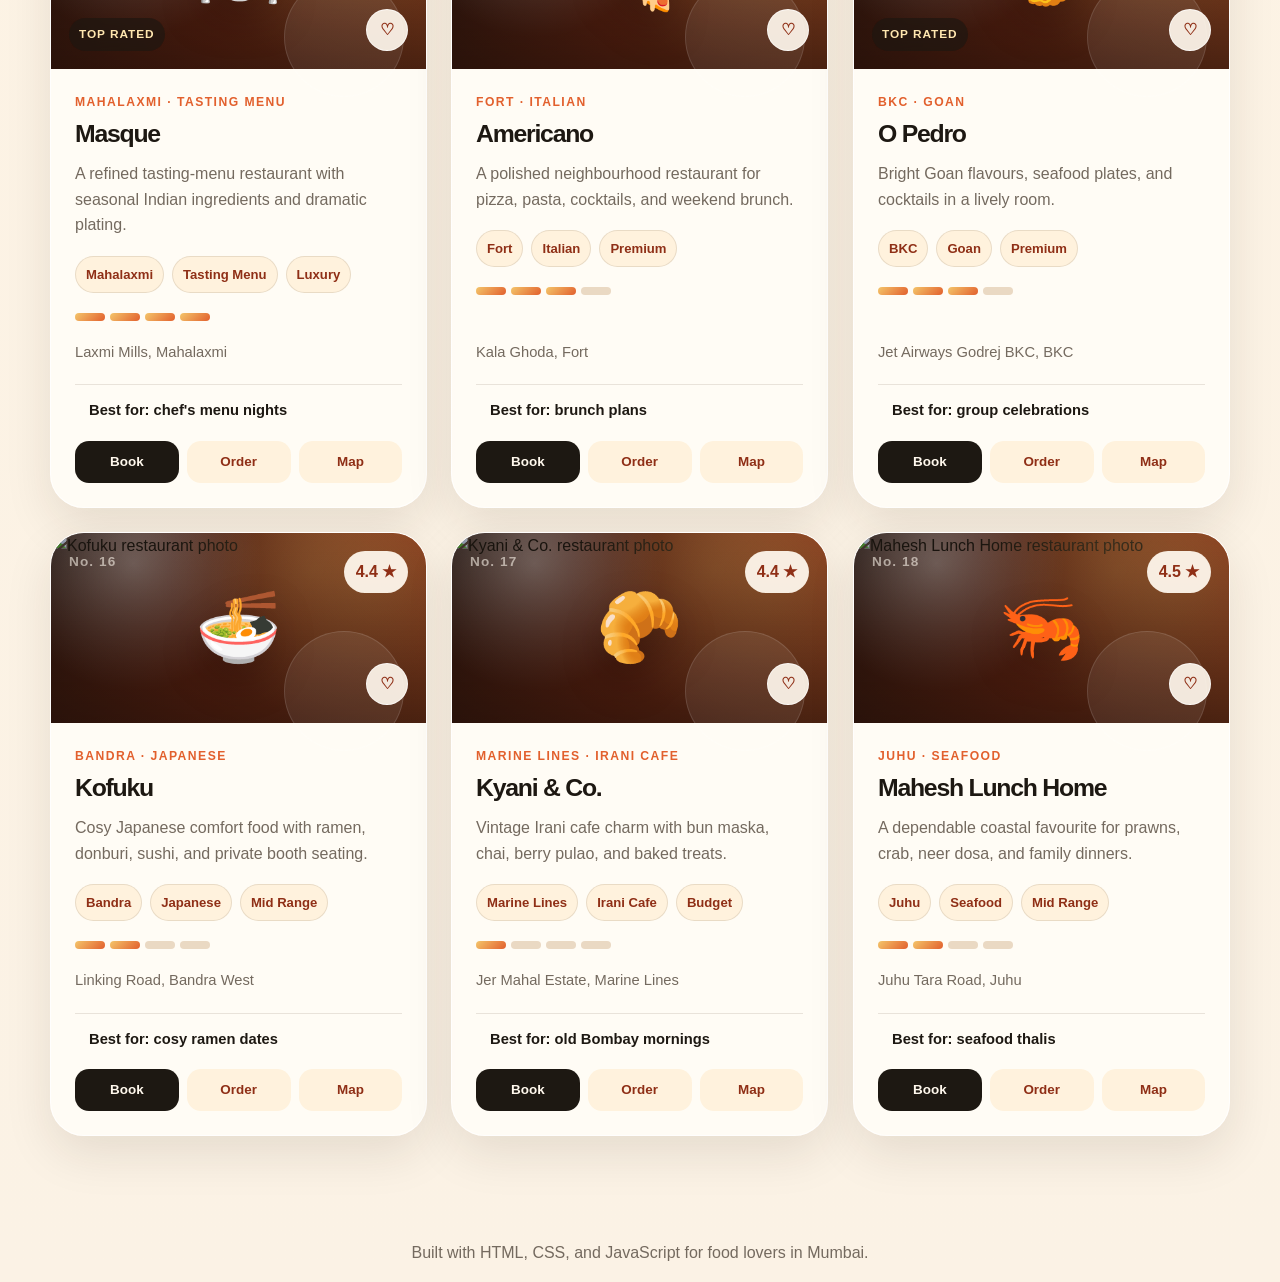
==== commit 6732e555: "Add concierge recommendations and collections Co-authored-by: obhanaarav7 <obhanaarav7@users.noreply" ====
--- a/index.html
+++ b/index.html
@@ -19,6 +19,7 @@
       <div class="nav-actions">
         <span class="nav-badge">Curated city dining</span>
         <button id="themeToggle" class="theme-toggle" type="button" aria-label="Switch to light mode">☀️</button>
+        <a class="nav-link" href="collections.html">Collections</a>
         <a class="nav-link" href="#restaurantGrid">Explore spots</a>
       </div>
     </nav>
@@ -114,6 +115,28 @@
       </div>
     </section>
 
+    <section class="concierge-panel" aria-labelledby="concierge-title">
+      <div>
+        <p class="eyebrow">Concierge</p>
+        <h2 id="concierge-title">Tell us the mood. We will shortlist the table.</h2>
+      </div>
+
+      <form id="conciergeForm" class="concierge-form">
+        <label for="conciergeInput">
+          Dining brief
+          <input id="conciergeInput" type="search" placeholder="Best anniversary dinner under ₹6000">
+        </label>
+        <button type="submit">Recommend</button>
+      </form>
+
+      <div id="conciergeChips" class="quick-filters concierge-chips" aria-label="Concierge quick recommendations"></div>
+
+      <div>
+        <p class="eyebrow">Top 3 recommendations</p>
+        <div id="conciergeResults" class="concierge-results" aria-live="polite"></div>
+      </div>
+    </section>
+
     <section class="results-heading" aria-live="polite">
       <div>
         <p class="eyebrow">Restaurants</p>
@@ -136,6 +159,7 @@
   </footer>
 
   <script src="restaurants-data.js"></script>
+  <script src="assistant-data.js"></script>
   <script src="script.js"></script>
 </body>
 </html>
--- a/styles.css
+++ b/styles.css
@@ -134,6 +134,9 @@
 .top-bar,
 .hero-content,
 .filters-panel,
+.concierge-panel,
+.collections-panel,
+.collections-results,
 .results-heading,
 .restaurant-grid,
 .empty-state,
@@ -354,7 +357,22 @@
   backdrop-filter: blur(18px);
 }
 
+.concierge-panel,
+.collections-panel {
+  display: grid;
+  gap: 24px;
+  margin-top: 34px;
+  padding: 28px;
+  background: rgba(255, 252, 246, 0.9);
+  border: 1px solid rgba(255, 255, 255, 0.74);
+  border-radius: var(--radius-large);
+  box-shadow: var(--shadow);
+  backdrop-filter: blur(18px);
+}
+
 .filters-panel h2,
+.concierge-panel h2,
+.collections-panel h2,
 .results-heading h2,
 .empty-state h2 {
   margin: 4px 0 0;
@@ -367,6 +385,16 @@
   display: grid;
   grid-template-columns: minmax(220px, 1.35fr) repeat(3, minmax(135px, 0.85fr)) auto;
   gap: 14px;
+}
+
+.concierge-form {
+  display: grid;
+  grid-template-columns: minmax(220px, 1fr) auto;
+  gap: 14px;
+}
+
+.concierge-form button {
+  align-self: end;
 }
 
 label {
@@ -455,6 +483,90 @@
 
 .quick-chip.is-active span {
   background: rgba(255, 255, 255, 0.16);
+}
+
+.concierge-results,
+.collection-grid {
+  display: grid;
+  grid-template-columns: repeat(3, minmax(0, 1fr));
+  gap: 22px;
+  margin-top: 14px;
+}
+
+.recommendation-card,
+.collection-card {
+  display: flex;
+  flex-direction: column;
+  min-height: 100%;
+  padding: 24px;
+  background: var(--card);
+  border: 1px solid rgba(255, 255, 255, 0.86);
+  border-radius: var(--radius-large);
+  color: var(--ink);
+  box-shadow: 0 18px 48px rgba(41, 28, 13, 0.1);
+  animation: cardIn 0.55s ease both;
+}
+
+.recommendation-card h3,
+.collection-card h3 {
+  margin: 6px 0 10px;
+  font-size: 1.45rem;
+  line-height: 1.15;
+  letter-spacing: -0.05em;
+}
+
+.recommendation-reason,
+.collection-card p {
+  margin: 0 0 18px;
+  color: var(--muted);
+}
+
+.recommendation-details {
+  display: grid;
+  gap: 10px;
+  margin: 0;
+}
+
+.recommendation-details div {
+  padding-top: 10px;
+  border-top: 1px solid var(--line);
+}
+
+.recommendation-details dt {
+  color: var(--brand);
+  font-size: 0.76rem;
+  font-weight: 900;
+  letter-spacing: 0.12em;
+  text-transform: uppercase;
+}
+
+.recommendation-details dd {
+  margin: 3px 0 0;
+  color: var(--ink);
+  font-weight: 800;
+}
+
+.reserve-link {
+  margin-top: auto;
+}
+
+.collection-card {
+  cursor: pointer;
+  text-align: left;
+}
+
+.collection-card.is-active {
+  background: #1d1812;
+  color: #fff8ed;
+}
+
+.collection-card.is-active p,
+.collection-card.is-active .eyebrow {
+  color: #ffe7b0;
+}
+
+.collections-results {
+  margin-top: 34px;
 }
 
 .results-heading {
@@ -736,6 +848,8 @@
 
 @media (max-width: 1040px) {
   .hero-content,
+  .concierge-results,
+  .collection-grid,
   .restaurant-grid {
     grid-template-columns: repeat(2, minmax(0, 1fr));
   }
@@ -773,6 +887,9 @@
   }
 
   .hero-content,
+  .concierge-form,
+  .concierge-results,
+  .collection-grid,
   .filters-grid,
   .restaurant-grid {
     grid-template-columns: 1fr;
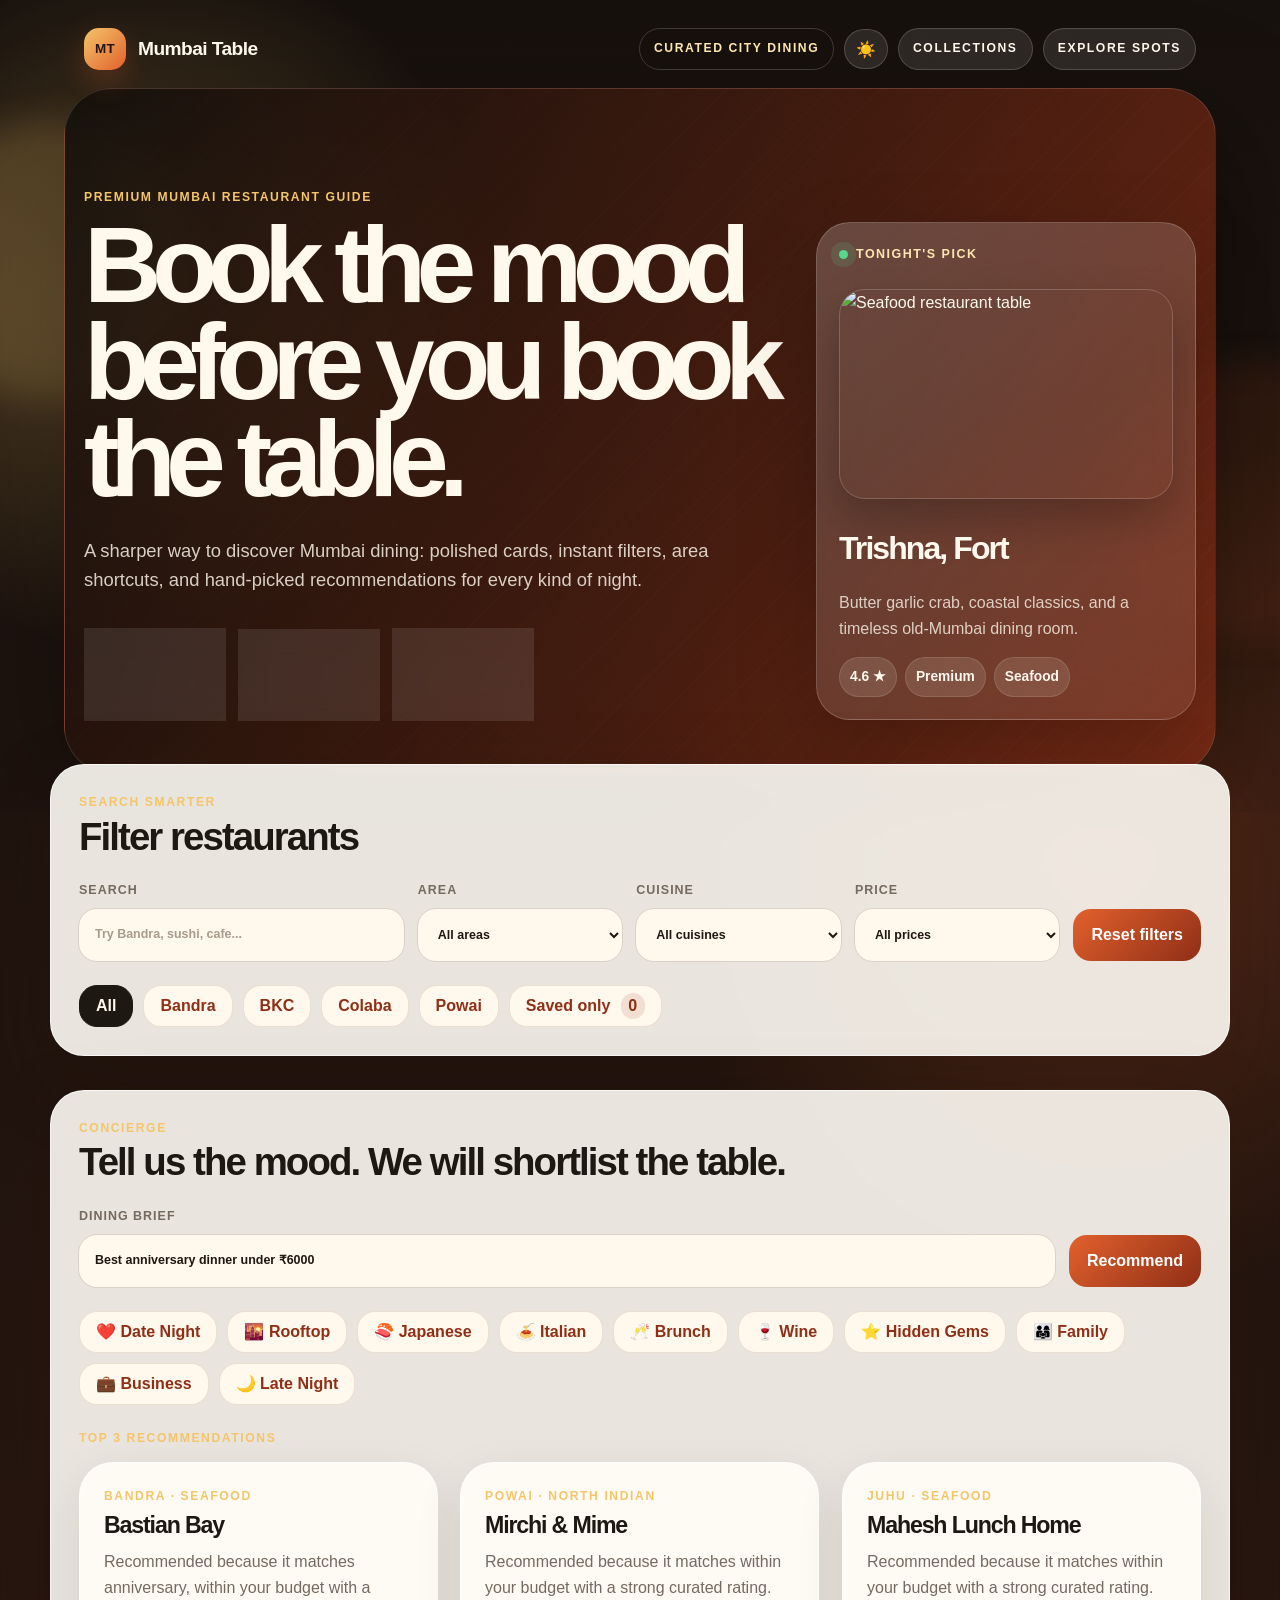
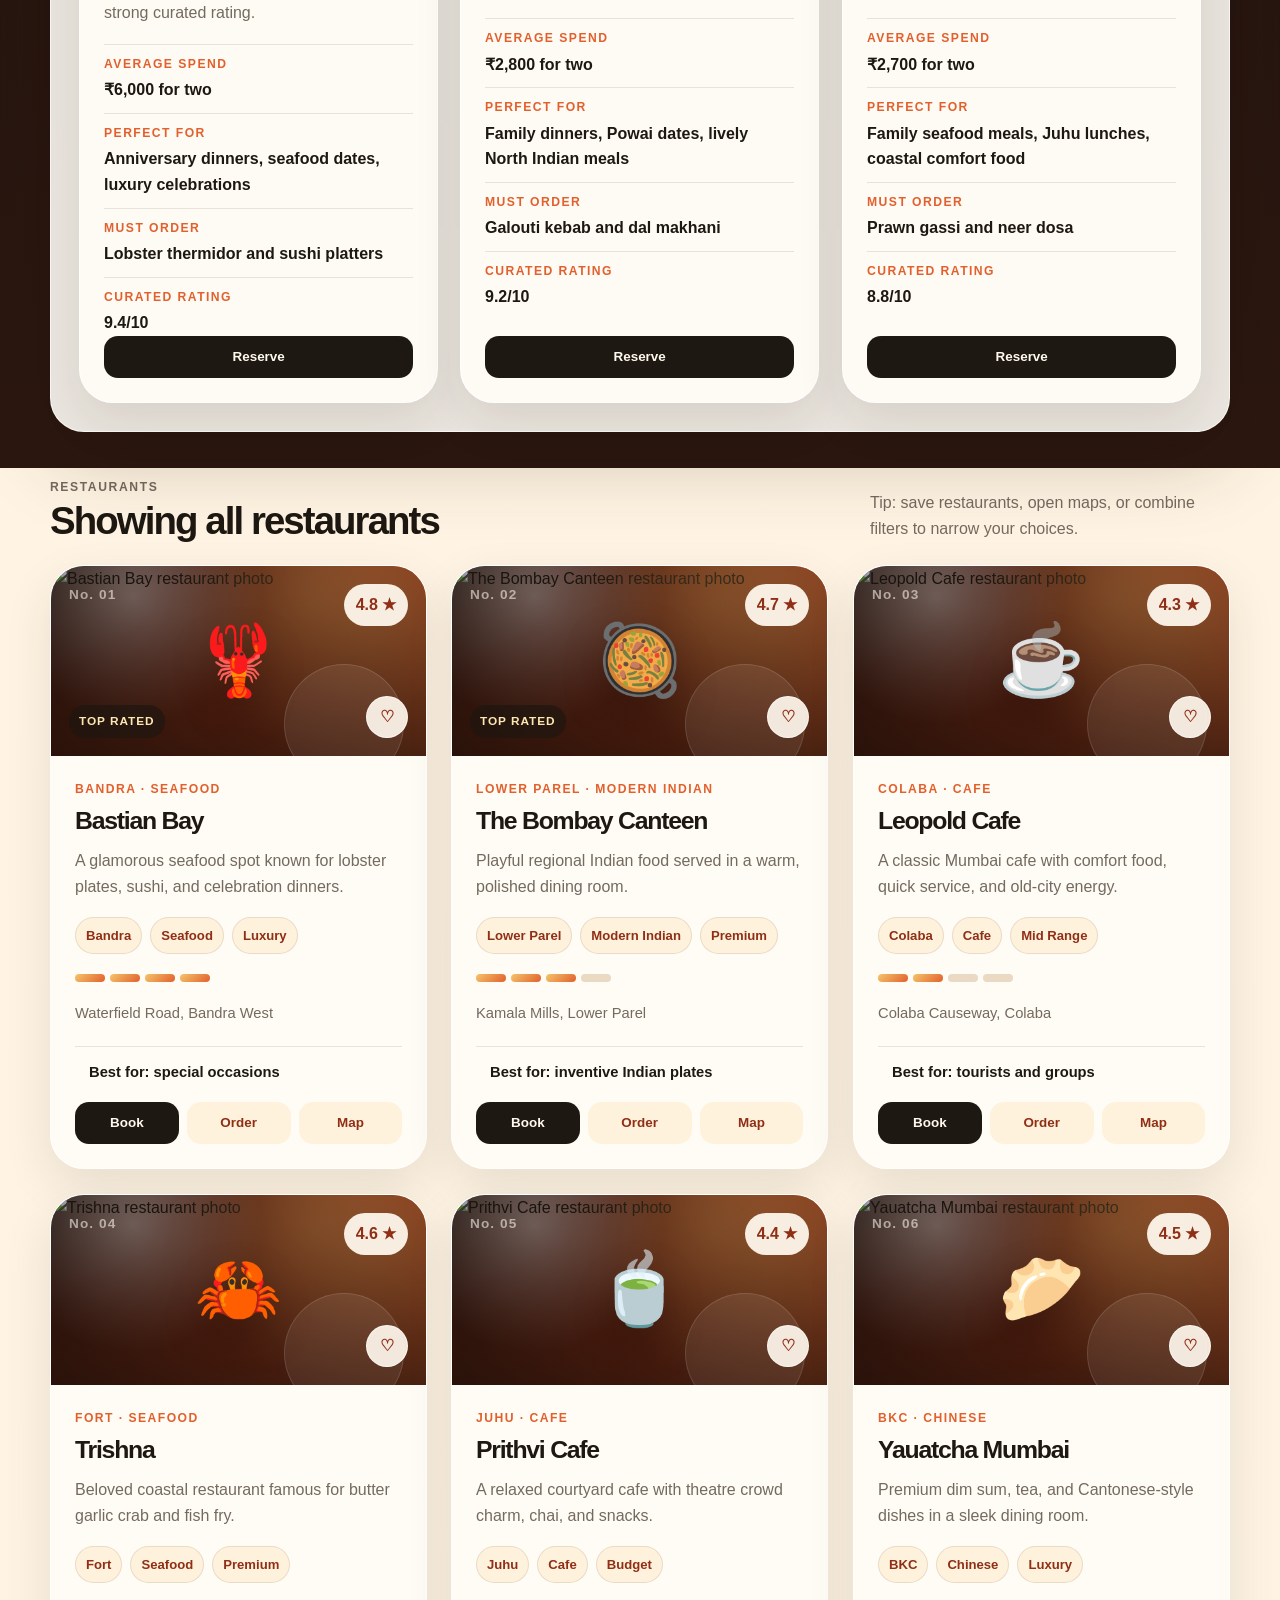
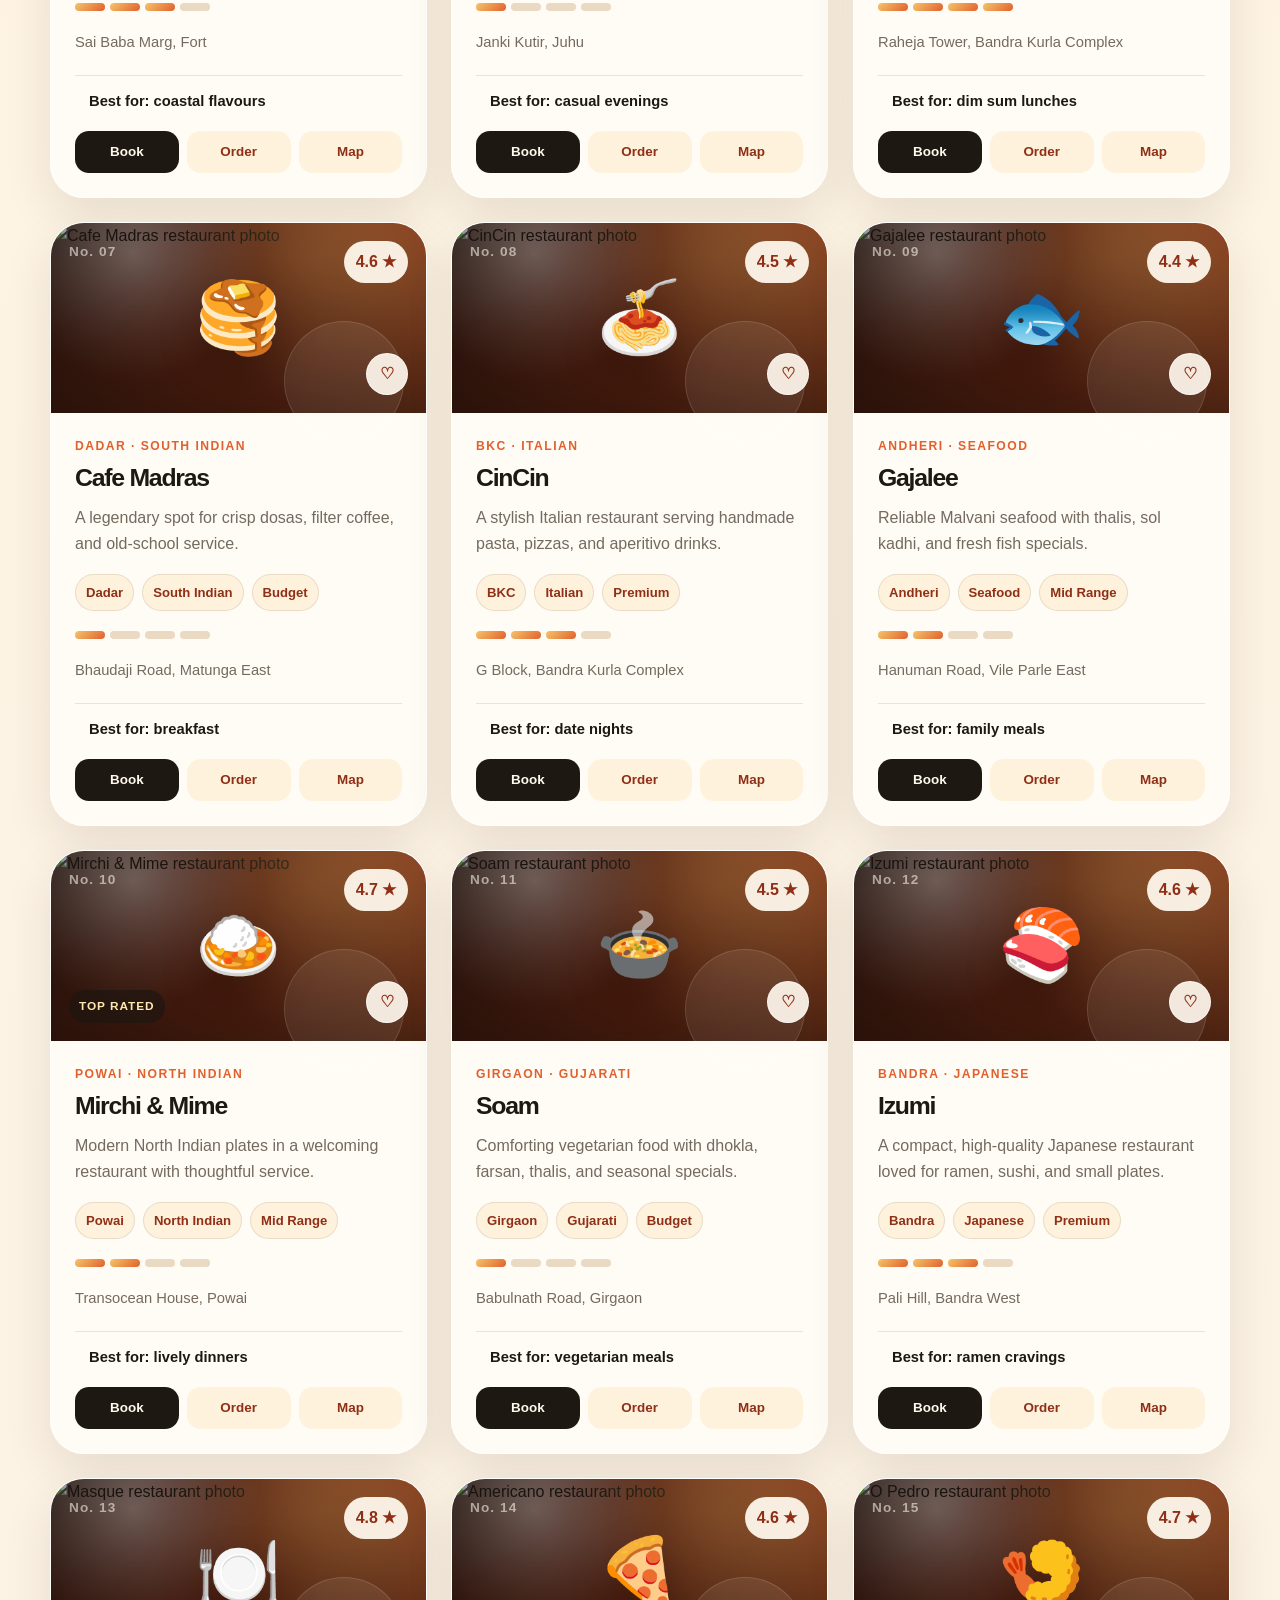
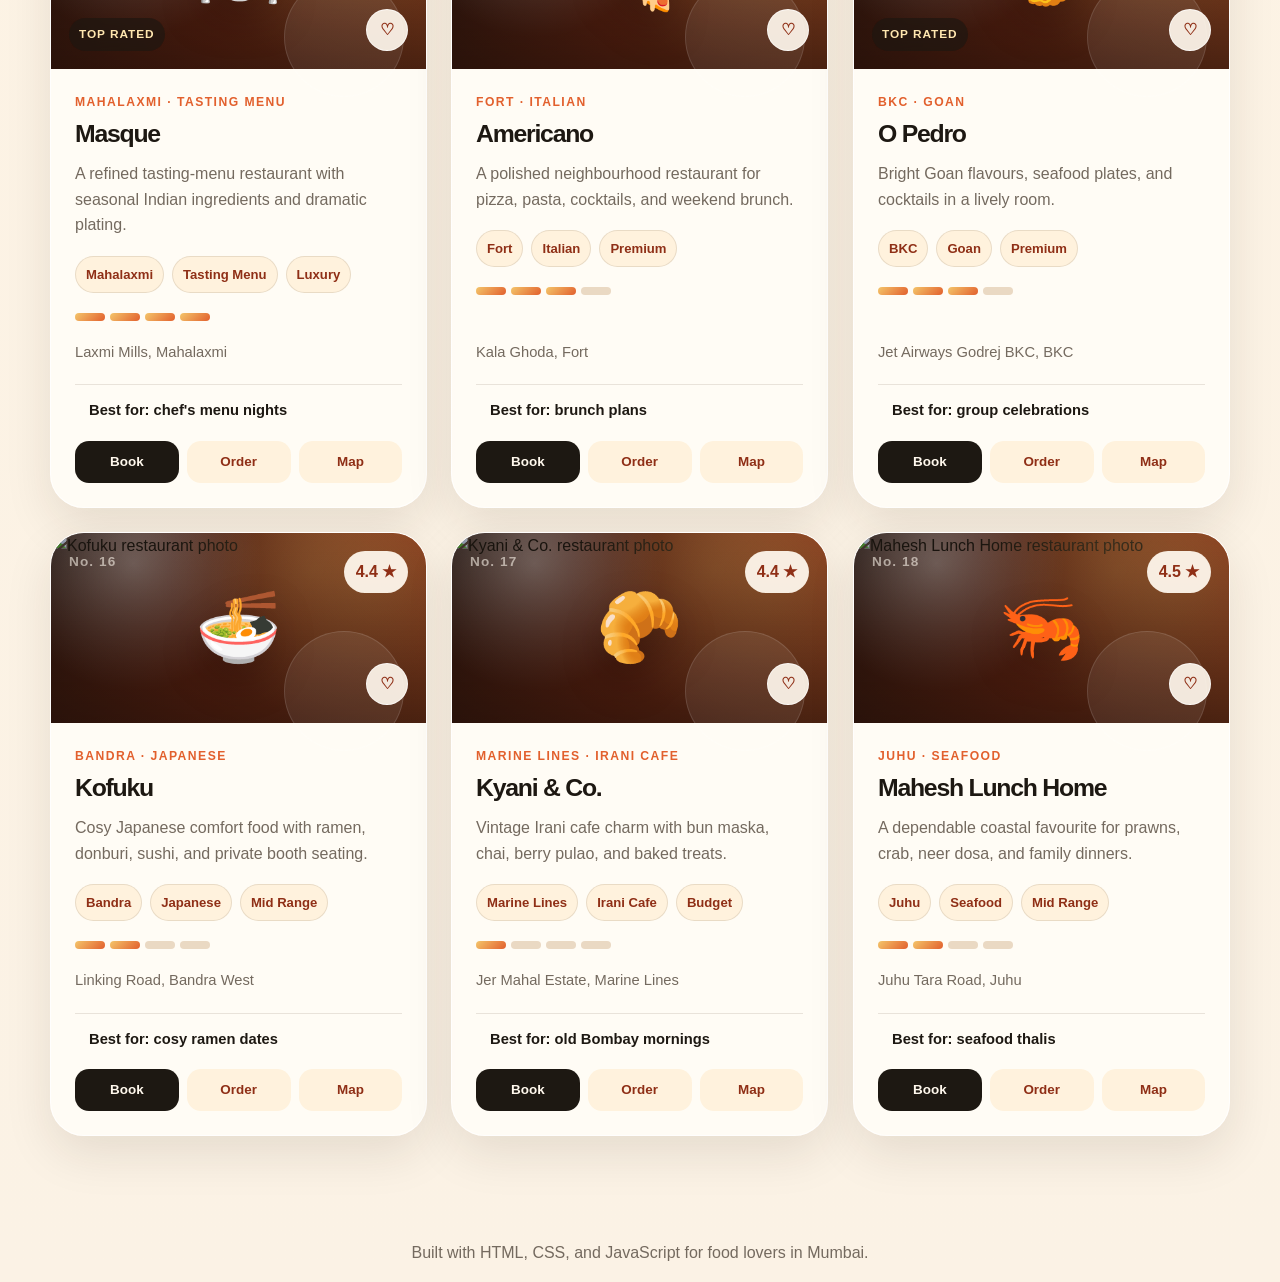
==== commit 0e1ce288: "Add premium restaurant detail modal Co-authored-by: obhanaarav7 <obhanaarav7@users.noreply.github.co" ====
--- a/index.html
+++ b/index.html
@@ -161,5 +161,6 @@
   <script src="restaurants-data.js"></script>
   <script src="assistant-data.js"></script>
   <script src="script.js"></script>
+  <script src="detail-modal.js"></script>
 </body>
 </html>
--- a/styles.css
+++ b/styles.css
@@ -601,10 +601,12 @@
   border-radius: var(--radius-large);
   box-shadow: 0 18px 48px rgba(41, 28, 13, 0.1);
   animation: cardIn 0.55s ease both;
-  transition: transform 0.25s ease, box-shadow 0.25s ease;
+  cursor: pointer;
+  transition: transform 0.25s ease, box-shadow 0.25s ease, border-color 0.25s ease;
 }
 
 .restaurant-card:hover {
+  border-color: rgba(226, 96, 45, 0.18);
   box-shadow: var(--shadow);
   transform: translateY(-8px);
 }
@@ -627,6 +629,11 @@
   width: 100%;
   height: 100%;
   object-fit: cover;
+  transition: transform 0.45s ease;
+}
+
+.restaurant-card:hover .restaurant-photo {
+  transform: scale(1.05);
 }
 
 .photo-overlay {
@@ -807,11 +814,363 @@
   color: #fff8ed;
   font-size: 0.84rem;
   font-weight: 900;
+  transition: transform 0.2s ease, box-shadow 0.2s ease;
+}
+
+.action-link:hover {
+  box-shadow: 0 12px 22px rgba(41, 28, 13, 0.16);
+  transform: translateY(-2px);
 }
 
 .action-link.secondary {
   background: #fff2dd;
   color: var(--brand-dark);
+}
+
+body.detail-open {
+  overflow: hidden;
+}
+
+.detail-modal[hidden] {
+  display: none;
+}
+
+.detail-modal {
+  position: fixed;
+  inset: 0;
+  z-index: 30;
+  display: grid;
+  padding: 26px;
+  place-items: center;
+}
+
+.detail-backdrop {
+  position: absolute;
+  inset: 0;
+  background: rgba(18, 15, 11, 0.76);
+  backdrop-filter: blur(18px);
+}
+
+.detail-panel {
+  position: relative;
+  z-index: 1;
+  width: min(1120px, 100%);
+  max-height: min(92vh, 980px);
+  overflow: auto;
+  background: rgba(255, 252, 246, 0.96);
+  border: 1px solid rgba(255, 255, 255, 0.72);
+  border-radius: var(--radius-large);
+  box-shadow: 0 34px 120px rgba(0, 0, 0, 0.34);
+  animation: detailIn 0.28s ease both;
+}
+
+.detail-hero {
+  position: relative;
+  min-height: 420px;
+  overflow: hidden;
+  border-top-left-radius: var(--radius-large);
+  border-top-right-radius: var(--radius-large);
+}
+
+.detail-hero-image {
+  position: absolute;
+  inset: 0;
+  width: 100%;
+  height: 100%;
+  object-fit: cover;
+  animation: detailImageIn 0.45s ease both;
+}
+
+.detail-hero-overlay {
+  position: absolute;
+  inset: 0;
+  background:
+    linear-gradient(180deg, rgba(18, 15, 11, 0.1), rgba(18, 15, 11, 0.82)),
+    radial-gradient(circle at 75% 18%, rgba(244, 197, 106, 0.28), transparent 16rem);
+}
+
+.detail-close,
+.gallery-control {
+  position: absolute;
+  z-index: 3;
+  display: grid;
+  min-height: 46px;
+  width: 46px;
+  padding: 0;
+  place-items: center;
+  background: rgba(255, 248, 237, 0.9);
+  border: 1px solid rgba(255, 255, 255, 0.62);
+  border-radius: 50%;
+  color: var(--brand-dark);
+  box-shadow: 0 14px 32px rgba(0, 0, 0, 0.18);
+  font-size: 1.4rem;
+}
+
+.detail-close {
+  right: 22px;
+  top: 22px;
+}
+
+.gallery-control {
+  top: 50%;
+  transform: translateY(-50%);
+}
+
+.gallery-control:hover {
+  transform: translateY(-50%) scale(1.05);
+}
+
+.gallery-control.previous {
+  left: 22px;
+}
+
+.gallery-control.next {
+  right: 22px;
+}
+
+.detail-hero-copy {
+  position: absolute;
+  inset: auto 32px 32px;
+  z-index: 2;
+  max-width: 740px;
+  color: #fff8ed;
+}
+
+.detail-hero-copy h2 {
+  margin: 8px 0 12px;
+  font-size: clamp(2.6rem, 7vw, 5.6rem);
+  line-height: 0.9;
+  letter-spacing: -0.08em;
+}
+
+.detail-hero-copy p {
+  max-width: 620px;
+  color: rgba(255, 248, 237, 0.82);
+  font-size: 1.08rem;
+}
+
+.gallery-strip {
+  display: grid;
+  grid-template-columns: repeat(4, minmax(0, 1fr));
+  gap: 10px;
+  padding: 14px;
+  background: rgba(255, 248, 237, 0.86);
+}
+
+.gallery-thumb {
+  min-height: 84px;
+  overflow: hidden;
+  padding: 0;
+  background: transparent;
+  border: 2px solid transparent;
+  border-radius: 18px;
+  box-shadow: none;
+}
+
+.gallery-thumb.is-active {
+  border-color: var(--brand);
+}
+
+.gallery-thumb img {
+  width: 100%;
+  height: 100%;
+  object-fit: cover;
+  transition: transform 0.35s ease;
+}
+
+.gallery-thumb:hover img {
+  transform: scale(1.06);
+}
+
+.detail-shell {
+  display: grid;
+  grid-template-columns: minmax(0, 1.15fr) minmax(320px, 0.85fr);
+  gap: 28px;
+  padding: 30px;
+}
+
+.detail-editorial h3 {
+  margin: 8px 0 14px;
+  font-size: clamp(1.8rem, 4vw, 3.1rem);
+  line-height: 0.95;
+  letter-spacing: -0.06em;
+}
+
+.detail-editorial p {
+  color: var(--muted);
+  font-size: 1.04rem;
+}
+
+.detail-actions {
+  display: grid;
+  grid-template-columns: repeat(4, 1fr);
+  gap: 10px;
+  margin-top: 22px;
+}
+
+.scores-grid {
+  display: grid;
+  grid-template-columns: repeat(2, minmax(0, 1fr));
+  gap: 10px;
+  margin-top: 12px;
+}
+
+.score-card {
+  padding: 16px;
+  background: #fff8ed;
+  border: 1px solid var(--line);
+  border-radius: var(--radius-medium);
+}
+
+.score-card span {
+  display: block;
+  color: var(--muted);
+  font-size: 0.78rem;
+  font-weight: 900;
+  letter-spacing: 0.08em;
+  text-transform: uppercase;
+}
+
+.score-card strong {
+  display: block;
+  margin-top: 8px;
+  color: var(--brand-dark);
+  font-size: 2rem;
+  line-height: 1;
+  letter-spacing: -0.05em;
+}
+
+.detail-facts {
+  display: grid;
+  gap: 10px;
+  margin: 12px 0 0;
+}
+
+.detail-facts div {
+  padding: 14px;
+  background: #fff8ed;
+  border: 1px solid var(--line);
+  border-radius: 18px;
+}
+
+.detail-facts dt {
+  color: var(--brand);
+  font-size: 0.74rem;
+  font-weight: 900;
+  letter-spacing: 0.11em;
+  text-transform: uppercase;
+}
+
+.detail-facts dd {
+  margin: 4px 0 0;
+  color: var(--ink);
+  font-weight: 800;
+}
+
+.nearby-grid {
+  display: grid;
+  gap: 10px;
+  margin-top: 12px;
+}
+
+.nearby-card {
+  display: grid;
+  gap: 6px;
+  min-height: auto;
+  padding: 14px;
+  background: #fff8ed;
+  border: 1px solid var(--line);
+  border-radius: 18px;
+  color: var(--ink);
+  text-align: left;
+  box-shadow: none;
+}
+
+.nearby-card strong {
+  font-size: 1rem;
+}
+
+.detail-skeleton {
+  background: rgba(255, 252, 246, 0.96);
+}
+
+.skeleton-hero {
+  height: 420px;
+  border-radius: 0;
+}
+
+.skeleton-block,
+.skeleton-line {
+  position: relative;
+  overflow: hidden;
+  background: #efe2cf;
+  border-radius: 18px;
+}
+
+.skeleton-block::after,
+.skeleton-line::after {
+  position: absolute;
+  inset: 0;
+  content: "";
+  background: linear-gradient(90deg, transparent, rgba(255, 255, 255, 0.52), transparent);
+  animation: skeletonShimmer 1.2s infinite;
+}
+
+.skeleton-line {
+  height: 18px;
+  margin-bottom: 12px;
+}
+
+.skeleton-line.wide {
+  width: 82%;
+}
+
+.skeleton-line.short {
+  width: 42%;
+}
+
+.skeleton-grid {
+  display: grid;
+  grid-template-columns: repeat(2, minmax(0, 1fr));
+  gap: 12px;
+}
+
+.skeleton-grid .skeleton-block {
+  height: 92px;
+}
+
+@keyframes detailIn {
+  from {
+    opacity: 0;
+    transform: translateY(18px) scale(0.985);
+  }
+
+  to {
+    opacity: 1;
+    transform: translateY(0) scale(1);
+  }
+}
+
+@keyframes detailImageIn {
+  from {
+    opacity: 0.8;
+    transform: scale(1.03);
+  }
+
+  to {
+    opacity: 1;
+    transform: scale(1);
+  }
+}
+
+@keyframes skeletonShimmer {
+  from {
+    transform: translateX(-100%);
+  }
+
+  to {
+    transform: translateX(100%);
+  }
 }
 
 @keyframes cardIn {
@@ -861,6 +1220,10 @@
   #resetButton {
     grid-column: span 2;
   }
+
+  .detail-shell {
+    grid-template-columns: 1fr;
+  }
 }
 
 @media (max-width: 760px) {
@@ -906,6 +1269,27 @@
   #resetButton {
     grid-column: auto;
   }
+
+  .detail-modal {
+    padding: 12px;
+  }
+
+  .detail-hero {
+    min-height: 360px;
+  }
+
+  .detail-hero-copy {
+    inset: auto 20px 24px;
+  }
+
+  .detail-shell {
+    padding: 22px;
+  }
+
+  .detail-actions,
+  .scores-grid {
+    grid-template-columns: 1fr 1fr;
+  }
 }
 
 @media (max-width: 480px) {
@@ -924,6 +1308,17 @@
 
   .card-actions {
     grid-template-columns: 1fr;
+  }
+
+  .gallery-strip,
+  .detail-actions,
+  .scores-grid,
+  .skeleton-grid {
+    grid-template-columns: 1fr;
+  }
+
+  .gallery-thumb {
+    min-height: 76px;
   }
 }
 
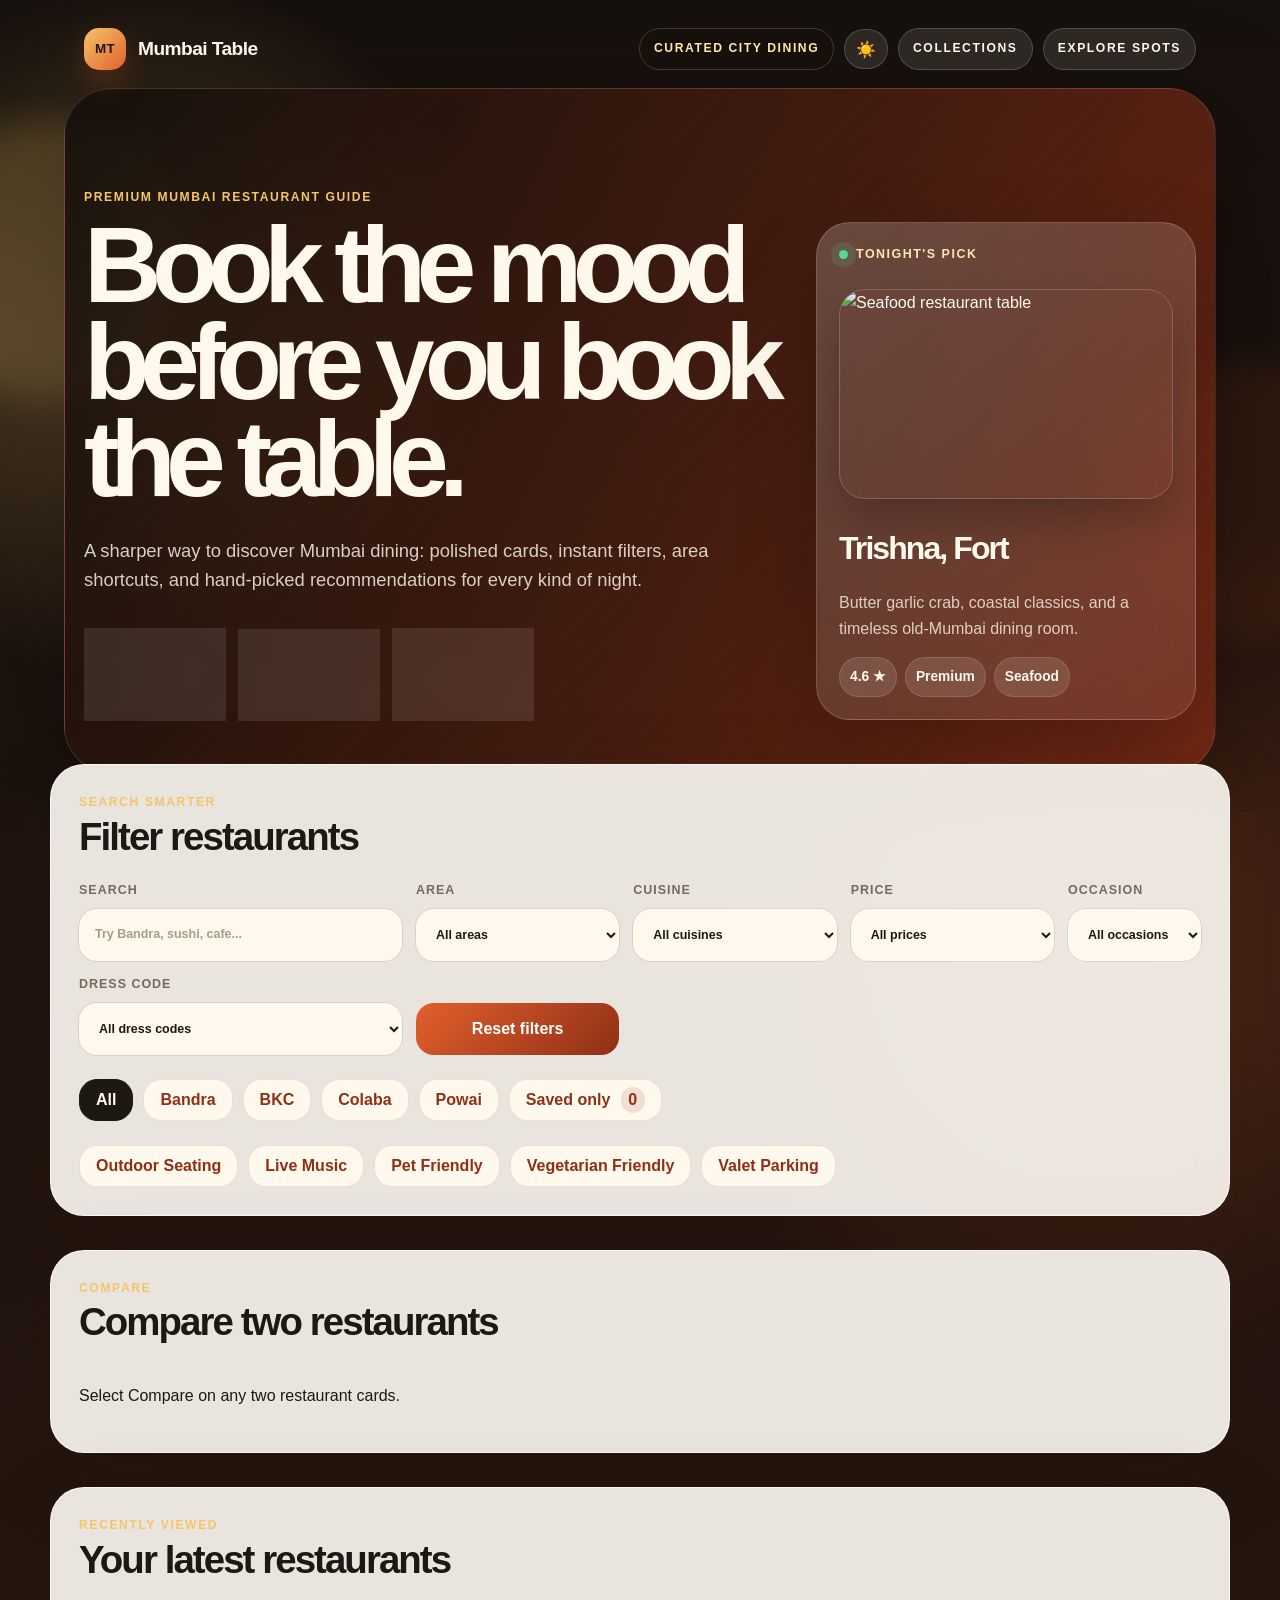
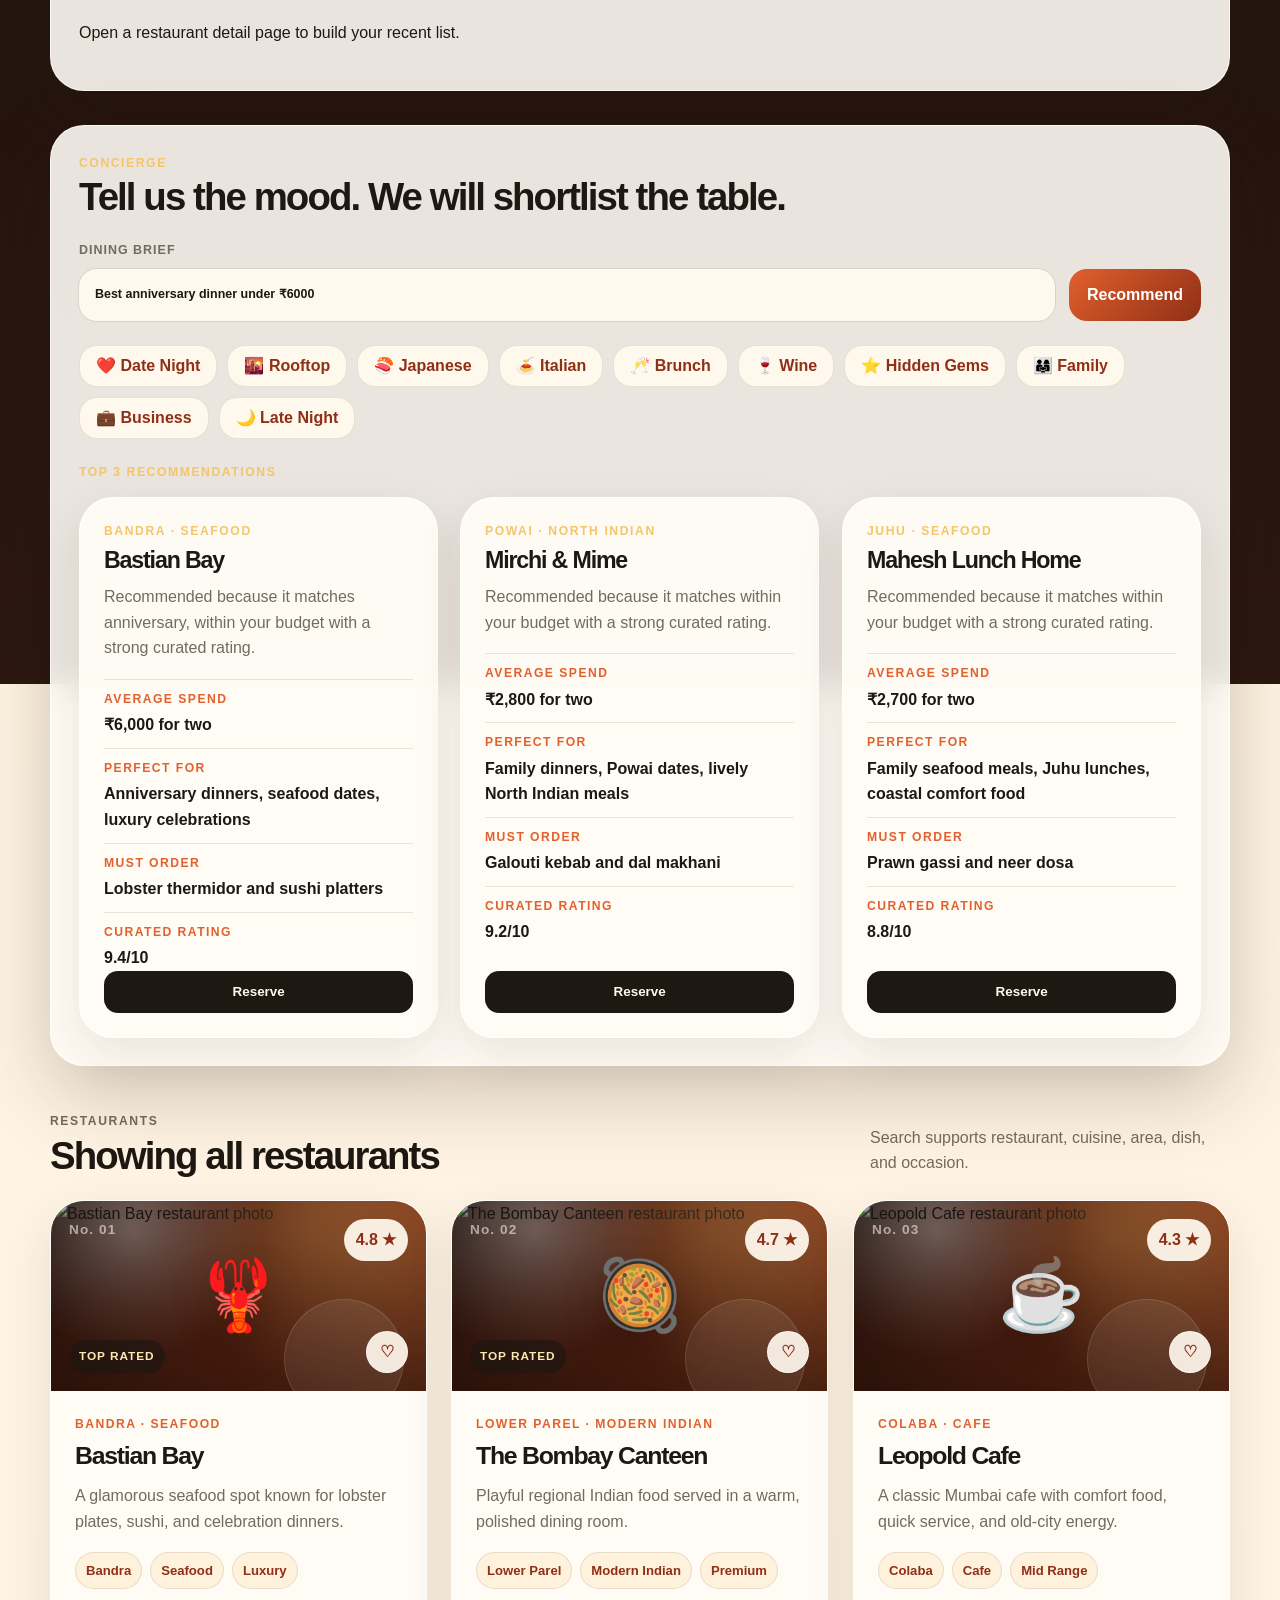
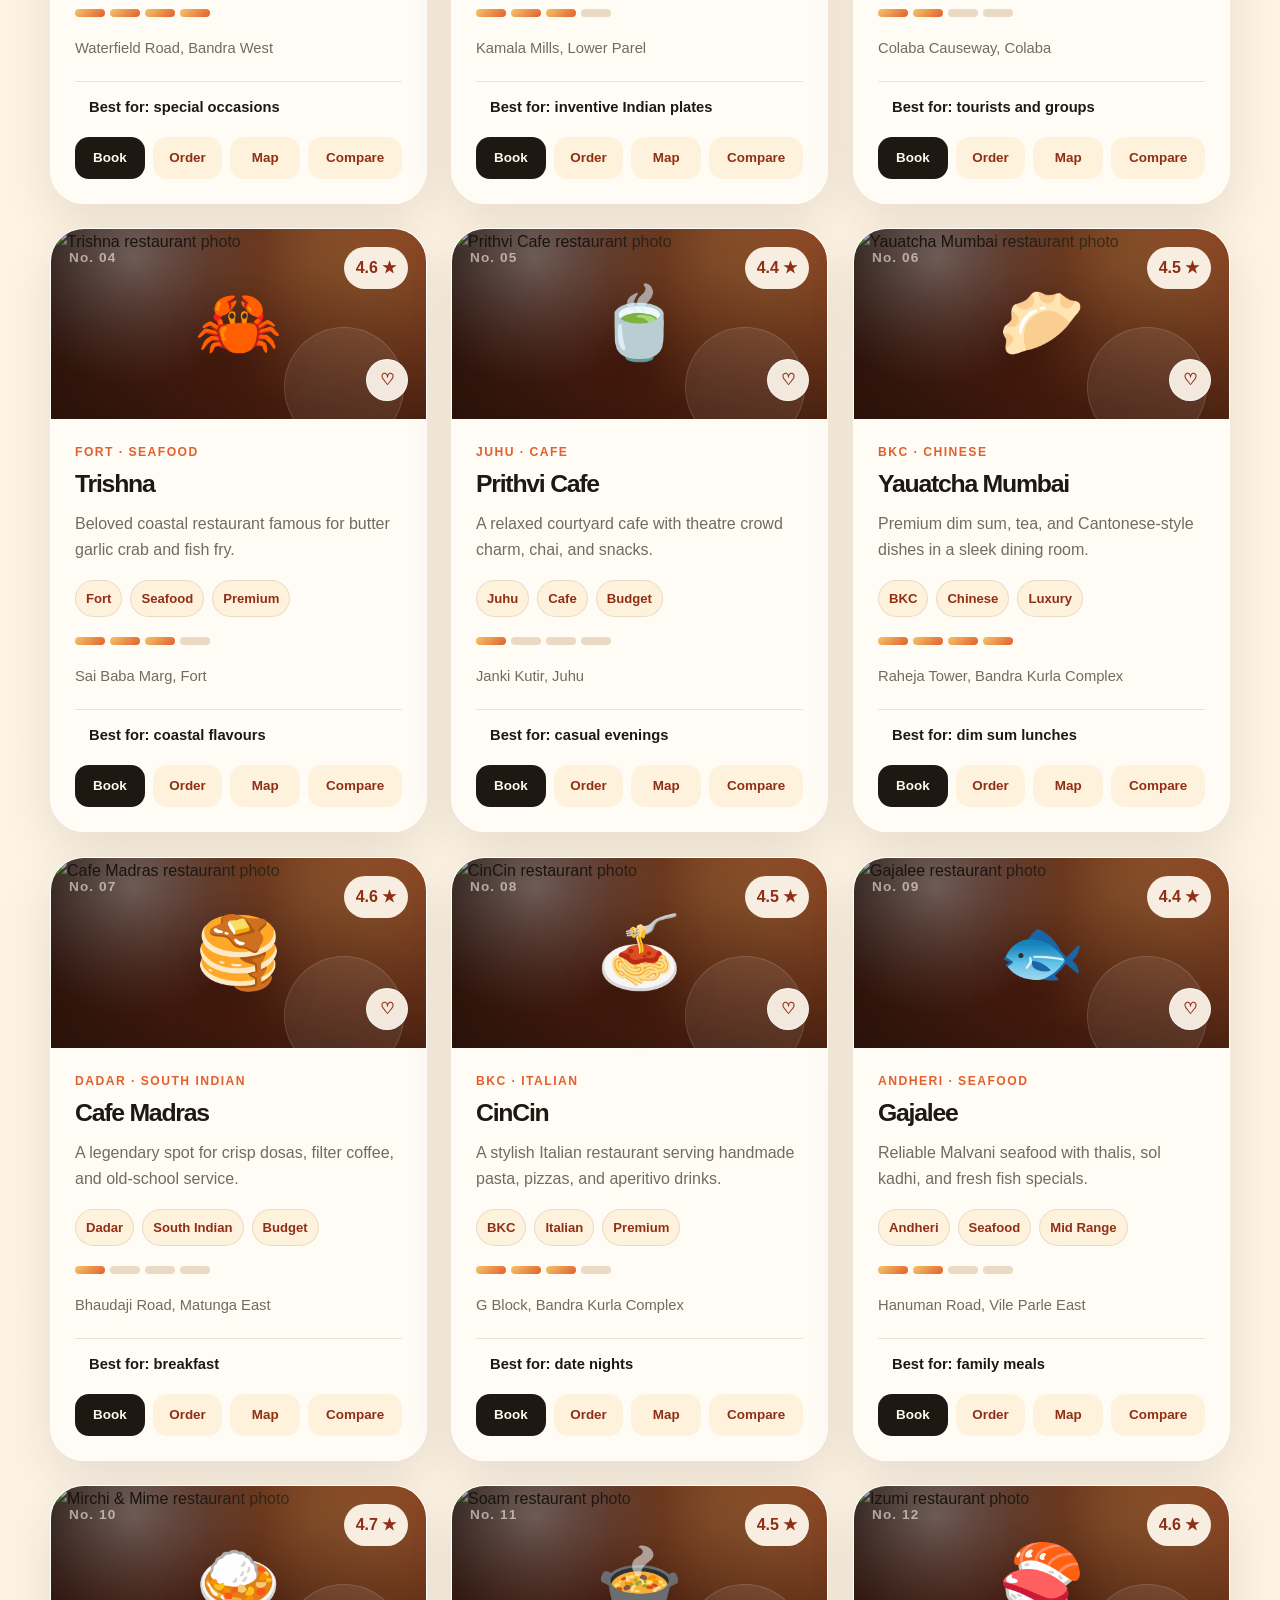
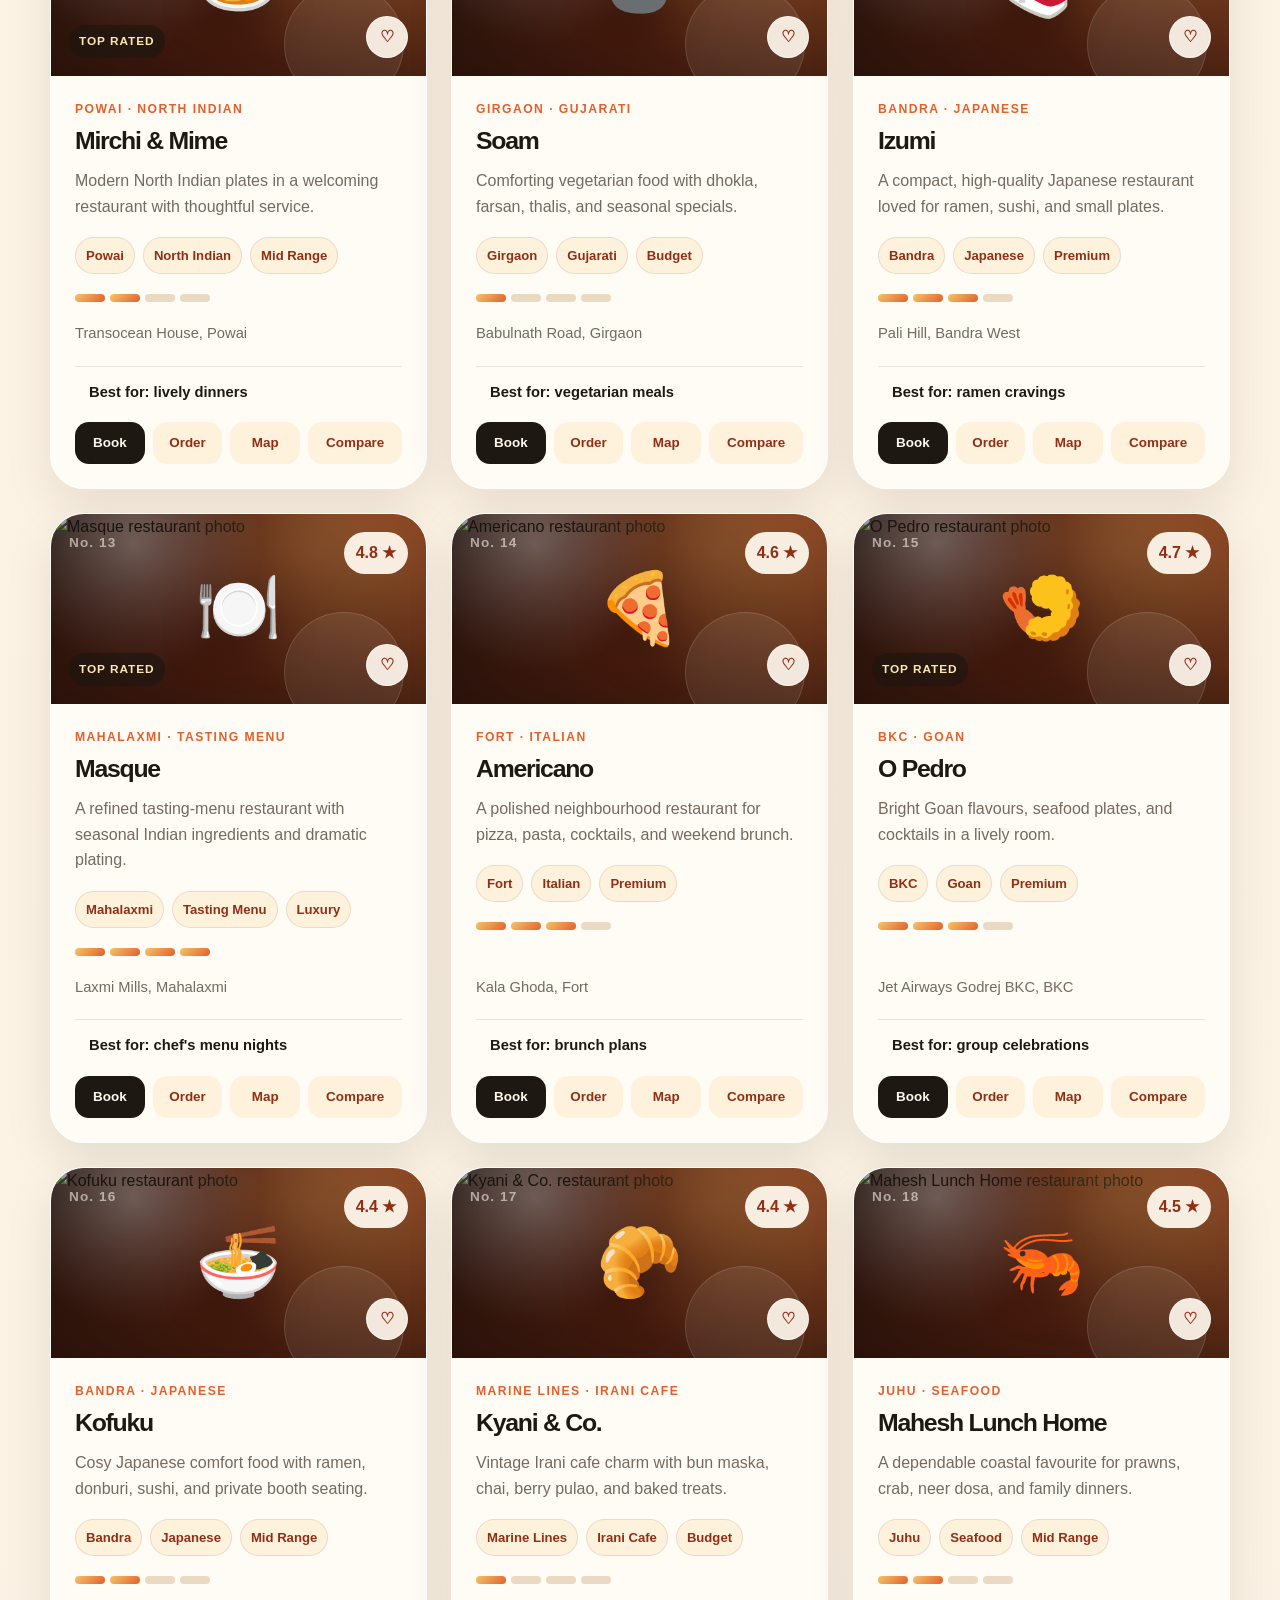
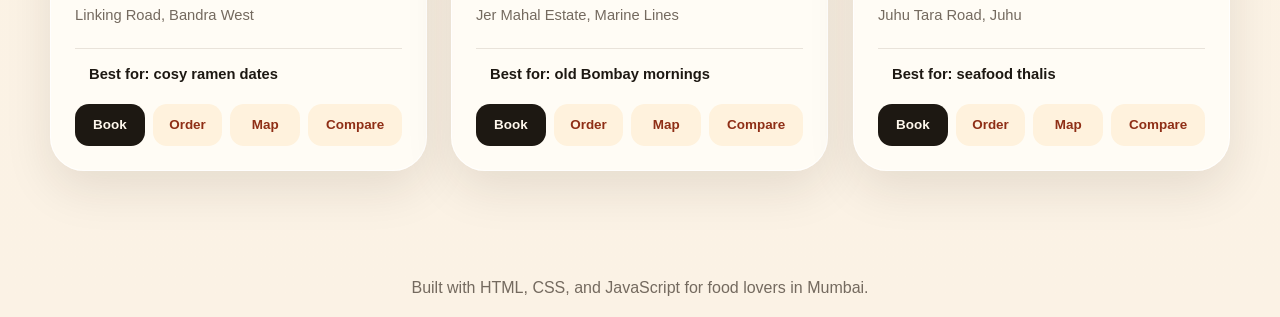
==== commit 35732b4b: "Move restaurants to JSON data layer Co-authored-by: obhanaarav7 <obhanaarav7@users.noreply.github.co" ====
--- a/index.html
+++ b/index.html
@@ -102,6 +102,20 @@
           </select>
         </label>
 
+        <label for="occasionFilter">
+          Occasion
+          <select id="occasionFilter">
+            <option value="all">All occasions</option>
+          </select>
+        </label>
+
+        <label for="dressFilter">
+          Dress Code
+          <select id="dressFilter">
+            <option value="all">All dress codes</option>
+          </select>
+        </label>
+
         <button id="resetButton" type="button">Reset filters</button>
       </div>
 
@@ -113,6 +127,34 @@
         <button class="quick-chip" type="button" data-area="Powai">Powai</button>
         <button id="favoritesOnlyButton" class="quick-chip" type="button">Saved only <span id="favoriteCount">0</span></button>
       </div>
+
+      <div class="quick-filters" aria-label="Feature filters">
+        <button class="quick-chip feature-chip" type="button" data-feature="outdoorSeating">Outdoor Seating</button>
+        <button class="quick-chip feature-chip" type="button" data-feature="liveMusic">Live Music</button>
+        <button class="quick-chip feature-chip" type="button" data-feature="petFriendly">Pet Friendly</button>
+        <button class="quick-chip feature-chip" type="button" data-feature="vegetarianFriendly">Vegetarian Friendly</button>
+        <button class="quick-chip feature-chip" type="button" data-feature="valetParking">Valet Parking</button>
+      </div>
+    </section>
+
+    <section class="compare-panel" aria-labelledby="compare-title">
+      <div>
+        <p class="eyebrow">Compare</p>
+        <h2 id="compare-title">Compare two restaurants</h2>
+      </div>
+      <div id="compareContent" class="compare-content">
+        <p>Select Compare on any two restaurant cards.</p>
+      </div>
+    </section>
+
+    <section class="compare-panel" aria-labelledby="recent-title">
+      <div>
+        <p class="eyebrow">Recently viewed</p>
+        <h2 id="recent-title">Your latest restaurants</h2>
+      </div>
+      <div id="recentlyViewed" class="compare-content">
+        <p>Open a restaurant detail page to build your recent list.</p>
+      </div>
     </section>
 
     <section class="concierge-panel" aria-labelledby="concierge-title">
@@ -158,7 +200,7 @@
     <p>Built with HTML, CSS, and JavaScript for food lovers in Mumbai.</p>
   </footer>
 
-  <script src="restaurants-data.js"></script>
+  <script src="data-store.js"></script>
   <script src="assistant-data.js"></script>
   <script src="script.js"></script>
   <script src="detail-modal.js"></script>
--- a/styles.css
+++ b/styles.css
@@ -134,6 +134,7 @@
 .top-bar,
 .hero-content,
 .filters-panel,
+.compare-panel,
 .concierge-panel,
 .collections-panel,
 .collections-results,
@@ -358,6 +359,7 @@
 }
 
 .concierge-panel,
+.compare-panel,
 .collections-panel {
   display: grid;
   gap: 24px;
@@ -371,6 +373,7 @@
 }
 
 .filters-panel h2,
+.compare-panel h2,
 .concierge-panel h2,
 .collections-panel h2,
 .results-heading h2,
@@ -470,6 +473,60 @@
   background: #1d1812;
   border-color: #1d1812;
   color: #fff8ed;
+}
+
+.feature-chip.is-active {
+  background: linear-gradient(135deg, var(--brand), var(--brand-dark));
+  border-color: transparent;
+}
+
+.compare-content {
+  display: grid;
+  gap: 16px;
+}
+
+.compare-grid {
+  display: grid;
+  grid-template-columns: repeat(2, minmax(0, 1fr));
+  gap: 16px;
+}
+
+.compare-card {
+  padding: 18px;
+  background: var(--card);
+  border: 1px solid rgba(255, 255, 255, 0.86);
+  border-radius: var(--radius-medium);
+  color: var(--ink);
+}
+
+.compare-card h3 {
+  margin: 4px 0 12px;
+  font-size: 1.35rem;
+  letter-spacing: -0.04em;
+}
+
+.compare-list {
+  display: grid;
+  gap: 9px;
+  margin: 0;
+}
+
+.compare-list div {
+  padding-top: 9px;
+  border-top: 1px solid var(--line);
+}
+
+.compare-list dt {
+  color: var(--brand);
+  font-size: 0.74rem;
+  font-weight: 900;
+  letter-spacing: 0.1em;
+  text-transform: uppercase;
+}
+
+.compare-list dd {
+  margin: 3px 0 0;
+  font-weight: 800;
 }
 
 .quick-chip span {
@@ -800,7 +857,7 @@
 
 .card-actions {
   display: grid;
-  grid-template-columns: repeat(3, 1fr);
+  grid-template-columns: repeat(4, 1fr);
   gap: 8px;
   margin-top: 18px;
 }
@@ -825,6 +882,11 @@
 .action-link.secondary {
   background: #fff2dd;
   color: var(--brand-dark);
+}
+
+.compare-button.is-active {
+  background: #1d1812;
+  color: #fff8ed;
 }
 
 body.detail-open {
@@ -1290,6 +1352,10 @@
   .scores-grid {
     grid-template-columns: 1fr 1fr;
   }
+
+  .compare-grid {
+    grid-template-columns: 1fr;
+  }
 }
 
 @media (max-width: 480px) {
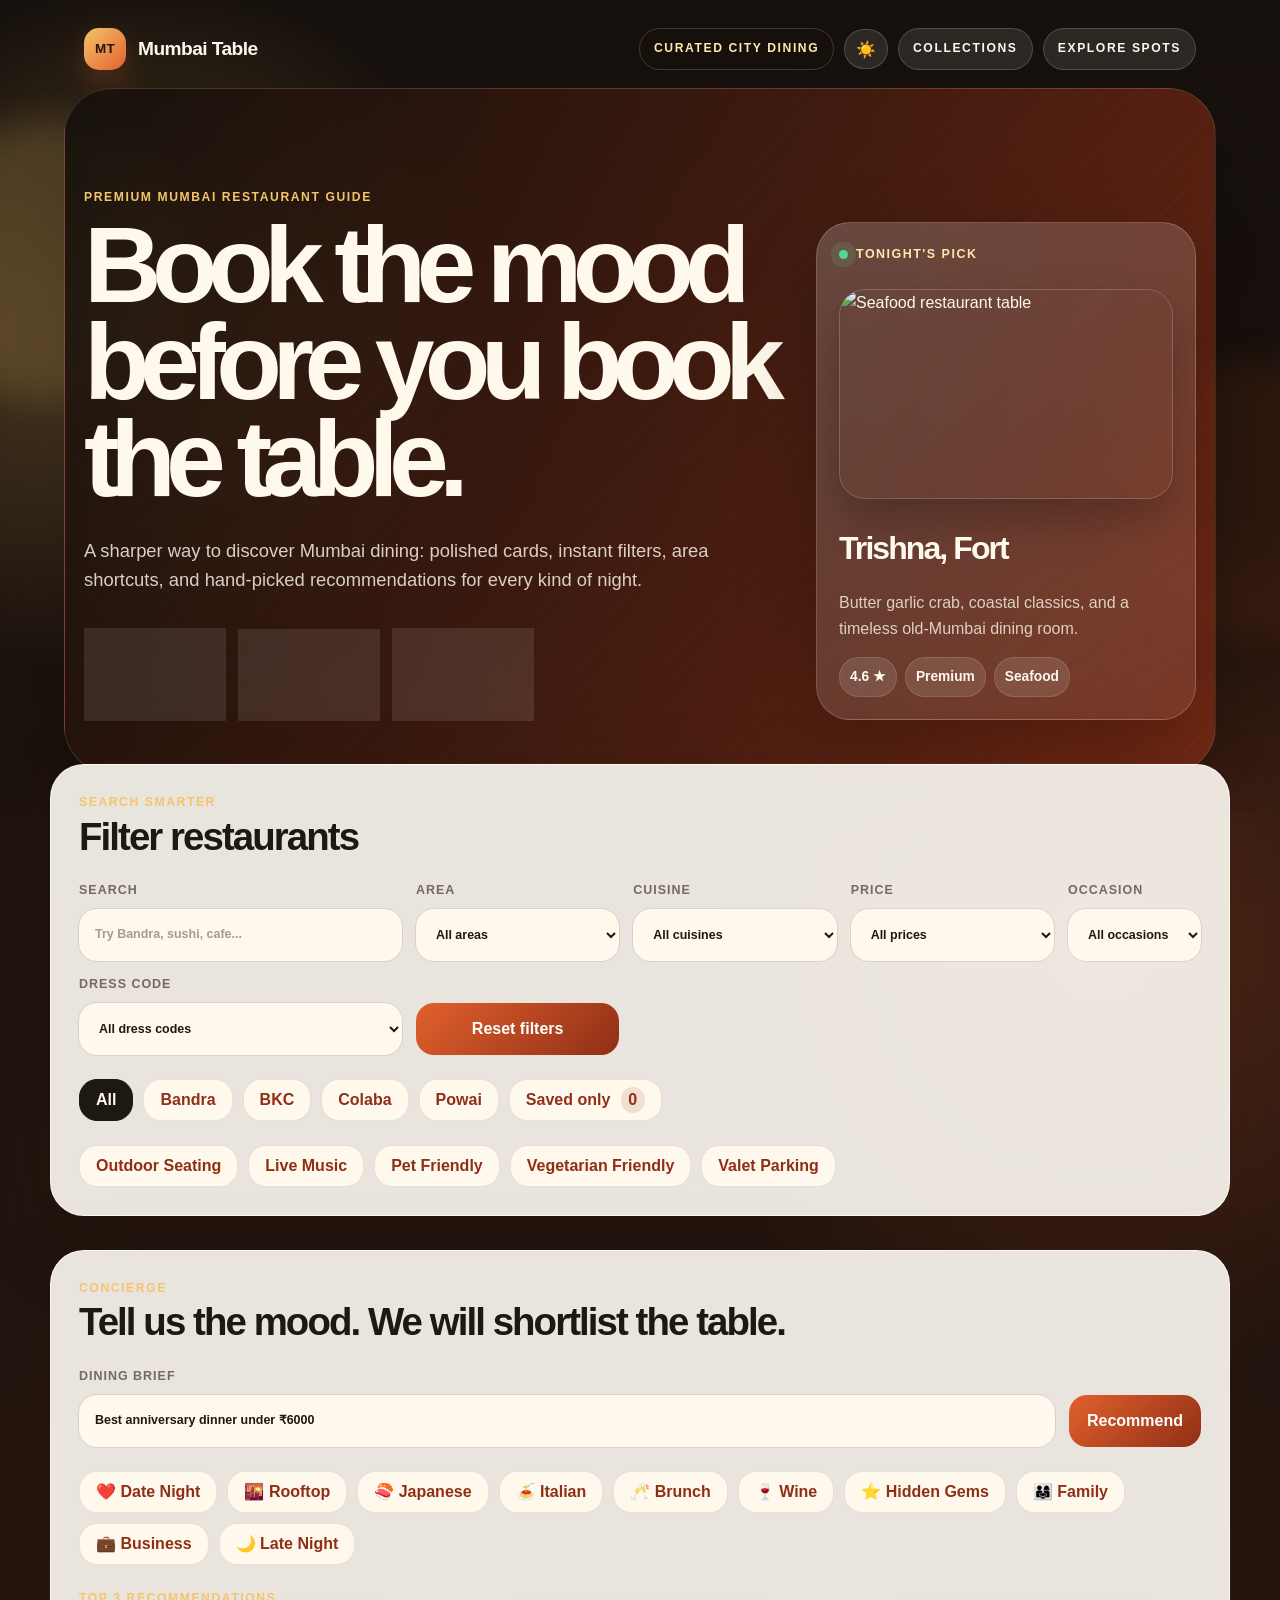
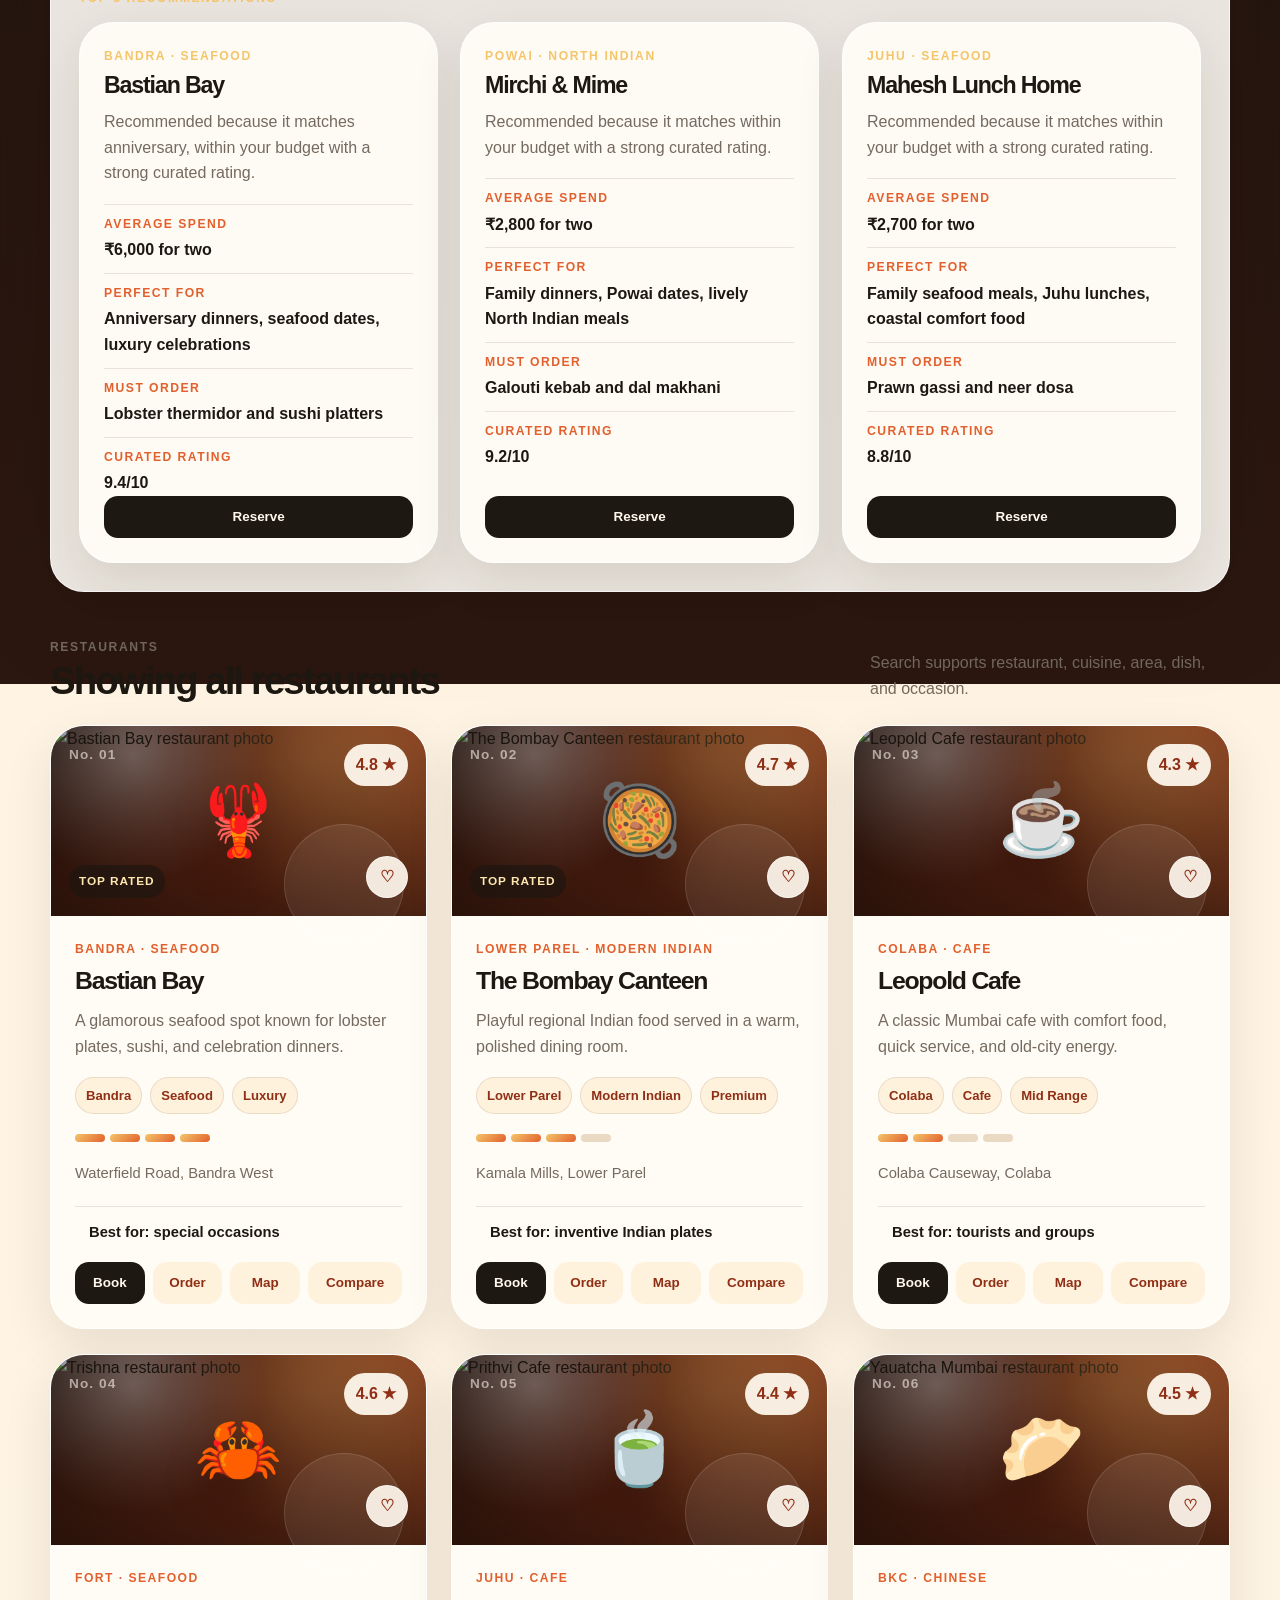
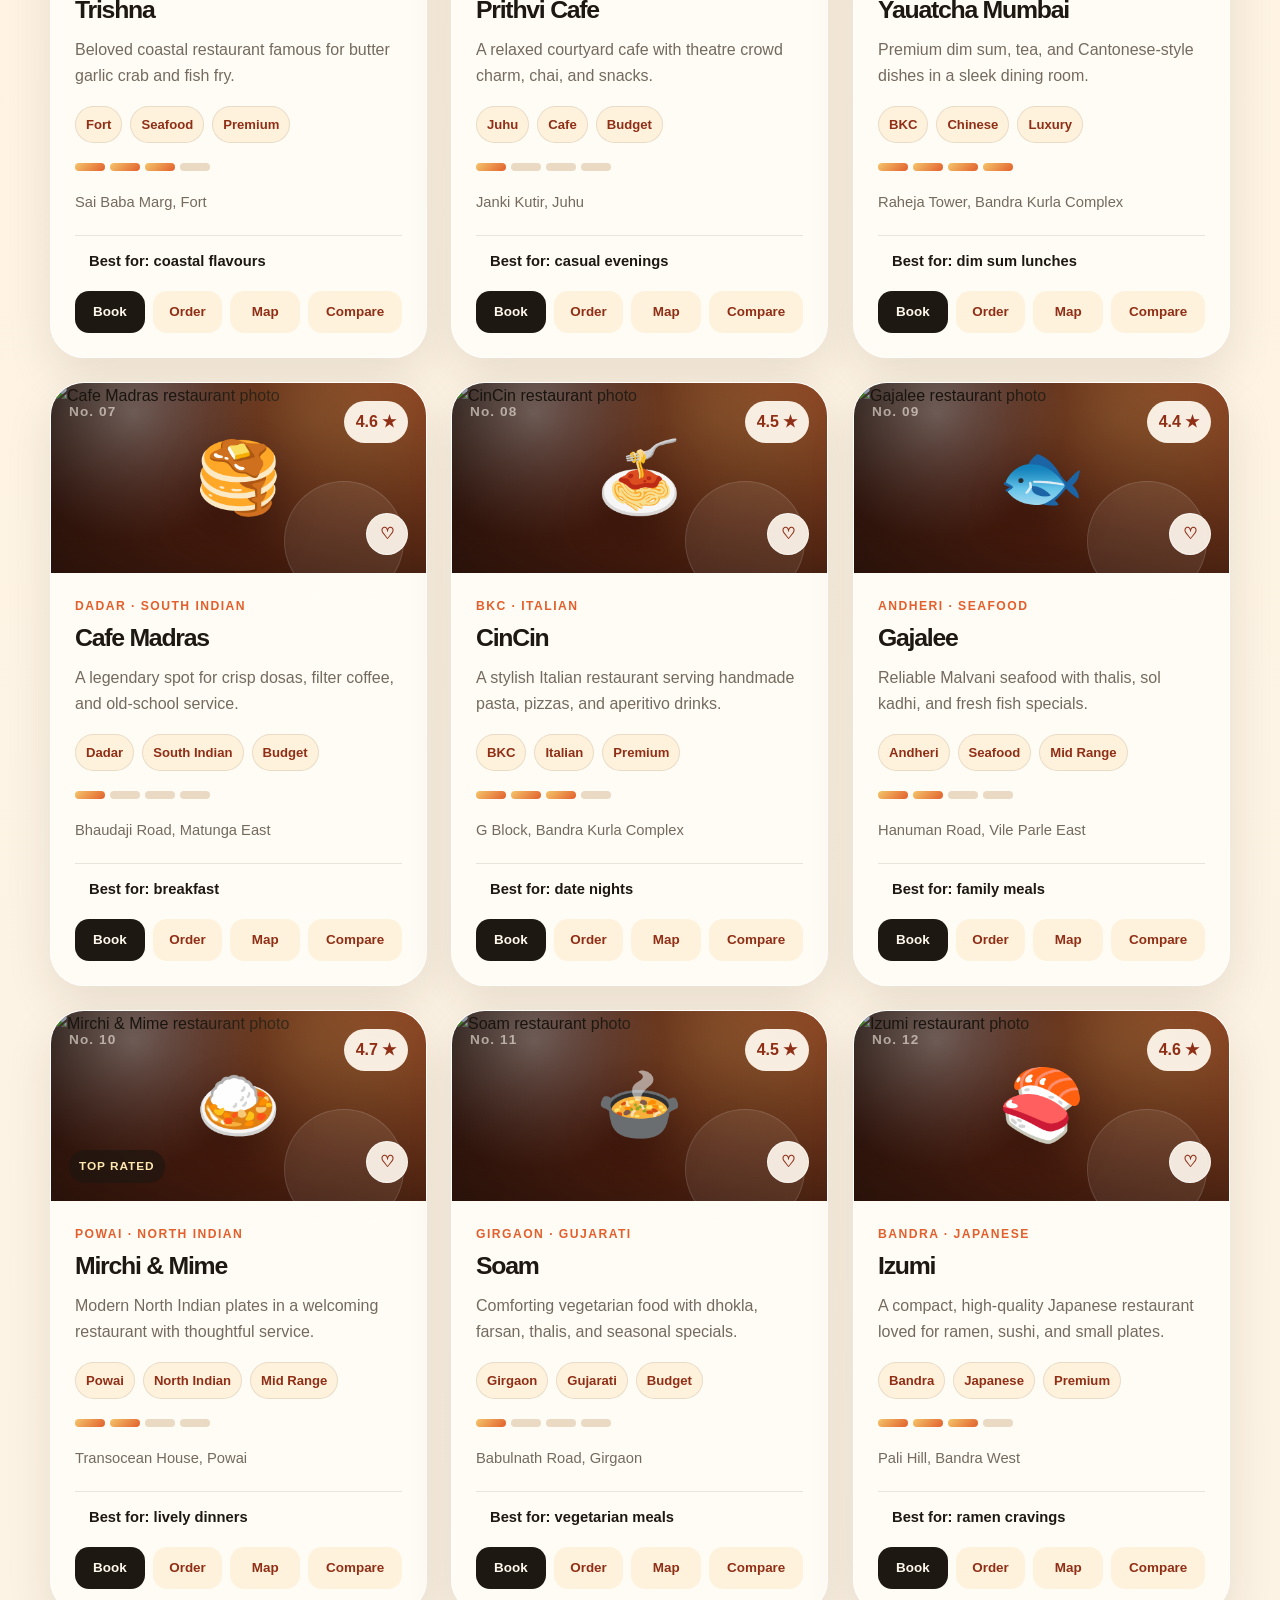
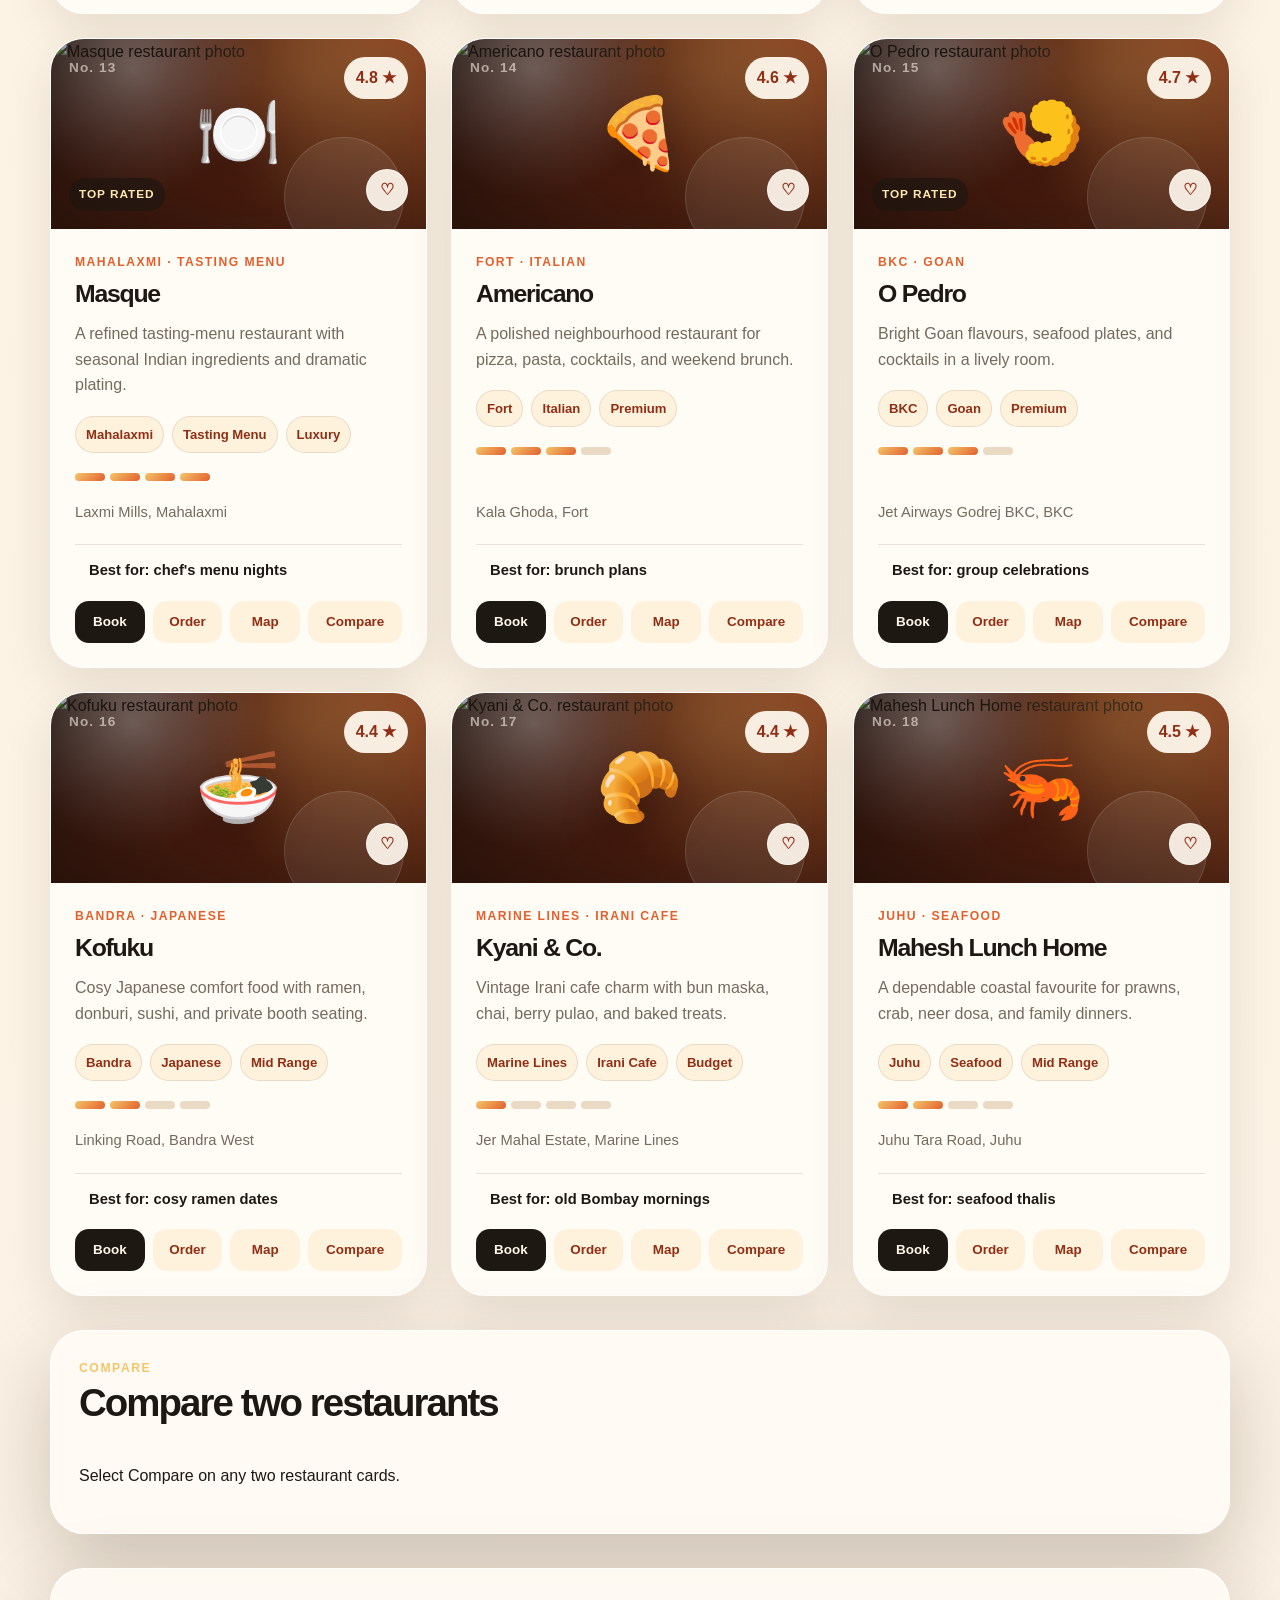
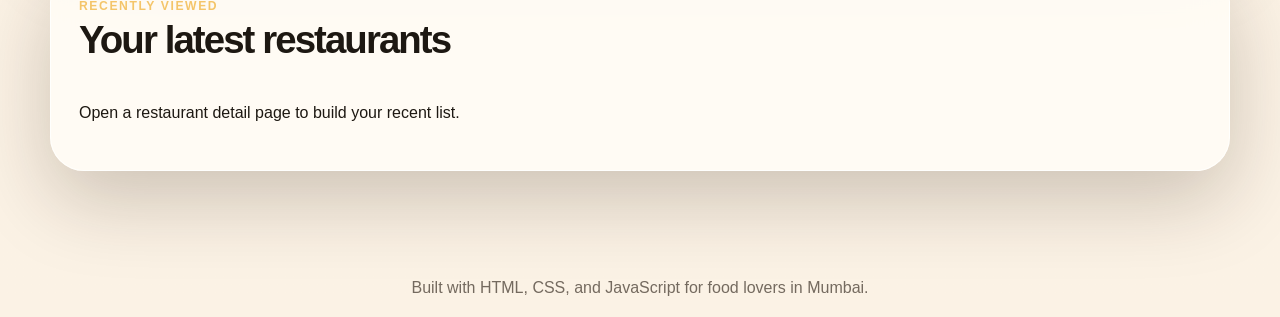
==== commit c974c3f2: "Fix restaurant data loading fallback Co-authored-by: obhanaarav7 <obhanaarav7@users.noreply.github.c" ====
--- a/index.html
+++ b/index.html
@@ -137,26 +137,6 @@
       </div>
     </section>
 
-    <section class="compare-panel" aria-labelledby="compare-title">
-      <div>
-        <p class="eyebrow">Compare</p>
-        <h2 id="compare-title">Compare two restaurants</h2>
-      </div>
-      <div id="compareContent" class="compare-content">
-        <p>Select Compare on any two restaurant cards.</p>
-      </div>
-    </section>
-
-    <section class="compare-panel" aria-labelledby="recent-title">
-      <div>
-        <p class="eyebrow">Recently viewed</p>
-        <h2 id="recent-title">Your latest restaurants</h2>
-      </div>
-      <div id="recentlyViewed" class="compare-content">
-        <p>Open a restaurant detail page to build your recent list.</p>
-      </div>
-    </section>
-
     <section class="concierge-panel" aria-labelledby="concierge-title">
       <div>
         <p class="eyebrow">Concierge</p>
@@ -194,12 +174,33 @@
       <h2>No restaurants found</h2>
       <p>Try changing one of the filters or reset everything to start again.</p>
     </section>
+
+    <section class="compare-panel" aria-labelledby="compare-title">
+      <div>
+        <p class="eyebrow">Compare</p>
+        <h2 id="compare-title">Compare two restaurants</h2>
+      </div>
+      <div id="compareContent" class="compare-content">
+        <p>Select Compare on any two restaurant cards.</p>
+      </div>
+    </section>
+
+    <section class="compare-panel" aria-labelledby="recent-title">
+      <div>
+        <p class="eyebrow">Recently viewed</p>
+        <h2 id="recent-title">Your latest restaurants</h2>
+      </div>
+      <div id="recentlyViewed" class="compare-content">
+        <p>Open a restaurant detail page to build your recent list.</p>
+      </div>
+    </section>
   </main>
 
   <footer>
     <p>Built with HTML, CSS, and JavaScript for food lovers in Mumbai.</p>
   </footer>
 
+  <script src="restaurants-fallback.js"></script>
   <script src="data-store.js"></script>
   <script src="assistant-data.js"></script>
   <script src="script.js"></script>
